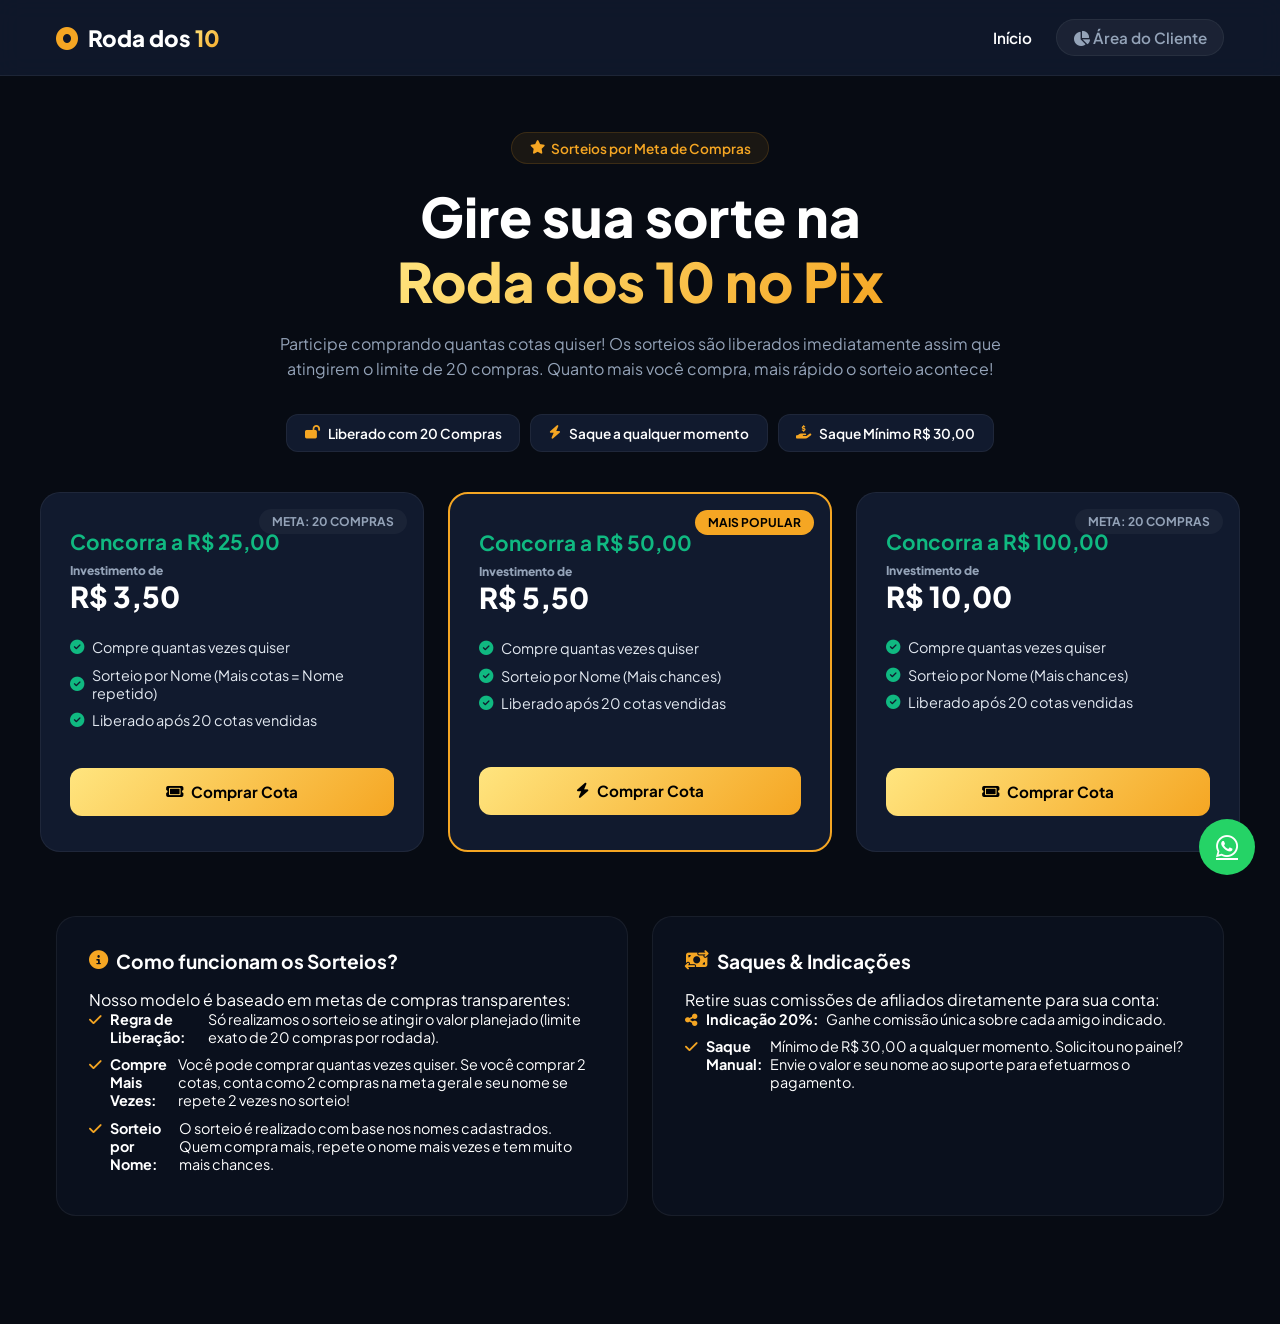
==== index.html @ 41a7ea40 "Revise hero section and update benefits list" ====
<!DOCTYPE html>
<html lang="pt-BR">
<head>
    <meta charset="UTF-8">
    <meta name="viewport" content="width=device-width, initial-scale=1.0">
    <title>Roda dos 10 — Sorteios Oficiais no Pix</title>
    <link rel="stylesheet" href="style.css">
    <link rel="preconnect" href="https://fonts.googleapis.com">
    <link rel="preconnect" href="https://fonts.gstatic.com" crossorigin>
    <link href="https://fonts.googleapis.com/css2?family=Plus+Jakarta+Sans:wght@400;500;600;700;800&display=swap" rel="stylesheet">
    <link rel="stylesheet" href="https://cdnjs.cloudflare.com/ajax/libs/font-awesome/6.4.0/css/all.min.css">
</head>
<body>

    <header>
        <div class="nav-container">
            <div class="logo">
                <i class="fa-solid fa-circle-dot"></i> Roda dos <span>10</span>
            </div>
            <nav class="nav-menu">
                <a href="index.html" class="active">Início</a>
                <a href="dashboard.html" class="btn-dashboard-nav"><i class="fa-solid fa-chart-pie"></i> Área do Cliente</a>
            </nav>
        </div>
    </header>

    <section class="hero-container">
        <span class="hero-badge"><i class="fa-solid fa-star"></i> Sorteios por Meta de Compras</span>
        <h1>Gire sua sorte na <br><span>Roda dos 10 no Pix</span></h1>
        <p>Participe comprando quantas cotas quiser! Os sorteios são liberados imediatamente assim que atingirem o limite de 20 compras. Quanto mais você compra, mais rápido o sorteio acontece!</p>
        
        <div class="features-badges">
            <div class="f-badge"><i class="fa-solid fa-lock-open"></i> Liberado com 20 Compras</div>
            <div class="f-badge"><i class="fa-solid fa-bolt"></i> Saque a qualquer momento</div>
            <div class="f-badge"><i class="fa-solid fa-hand-holding-dollar"></i> Saque Mínimo R$ 30,00</div>
        </div>
    </section>

    <main class="grid-sorteios">
        <div class="sorteio-card">
            <div class="card-badge">Meta: 20 Compras</div>
            <div class="card-title">Concorra a R$ 25,00</div>
            <div class="card-price"><span>Investimento de</span> R$ 3,50</div>
            <ul class="card-benefits">
                <li><i class="fa-solid fa-circle-check"></i> Compre quantas vezes quiser</li>
                <li><i class="fa-solid fa-circle-check"></i> Sorteio por Nome (Mais cotas = Nome repetido)</li>
                <li><i class="fa-solid fa-circle-check"></i> Liberado após 20 cotas vendidas</li>
            </ul>
            <button class="btn-primary" onclick="openModal('Cota Bronze', 3.50, 25.00)">
                <i class="fa-solid fa-ticket"></i> Comprar Cota
            </button>
        </div>

        <div class="sorteio-card featured">
            <div class="card-badge">Mais Popular</div>
            <div class="card-title">Concorra a R$ 50,00</div>
            <div class="card-price"><span>Investimento de</span> R$ 5,50</div>
            <ul class="card-benefits">
                <li><i class="fa-solid fa-circle-check"></i> Compre quantas vezes quiser</li>
                <li><i class="fa-solid fa-circle-check"></i> Sorteio por Nome (Mais chances)</li>
                <li><i class="fa-solid fa-circle-check"></i> Liberado após 20 cotas vendidas</li>
            </ul>
            <button class="btn-primary" onclick="openModal('Cota Prata', 5.50, 50.00)">
                <i class="fa-solid fa-bolt"></i> Comprar Cota
            </button>
        </div>

        <div class="sorteio-card">
            <div class="card-badge">Meta: 20 Compras</div>
            <div class="card-title">Concorra a R$ 100,00</div>
            <div class="card-price"><span>Investimento de</span> R$ 10,00</div>
            <ul class="card-benefits">
                <li><i class="fa-solid fa-circle-check"></i> Compre quantas vezes quiser</li>
                <li><i class="fa-solid fa-circle-check"></i> Sorteio por Nome (Mais chances)</li>
                <li><i class="fa-solid fa-circle-check"></i> Liberado após 20 cotas vendidas</li>
            </ul>
            <button class="btn-primary" onclick="openModal('Cota Ouro', 10.00, 100.00)">
                <i class="fa-solid fa-ticket"></i> Comprar Cota
            </button>
        </div>
    </main>

    <section class="rules-section">
        <div class="rule-box">
            <h3><i class="fa-solid fa-circle-info"></i> Como funcionam os Sorteios?</h3>
            <p>Nosso modelo é baseado em metas de compras transparentes:</p>
            <ul>
                <li><i class="fa-solid fa-check"></i> <strong>Regra de Liberação:</strong> Só realizamos o sorteio se atingir o valor planejado (limite exato de 20 compras por rodada).</li>
                <li><i class="fa-solid fa-check"></i> <strong>Compre Mais Vezes:</strong> Você pode comprar quantas vezes quiser. Se você comprar 2 cotas, conta como 2 compras na meta geral e seu nome se repete 2 vezes no sorteio!</li>
                <li><i class="fa-solid fa-check"></i> <strong>Sorteio por Nome:</strong> O sorteio é realizado com base nos nomes cadastrados. Quem compra mais, repete o nome mais vezes e tem muito mais chances.</li>
            </ul>
        </div>
        <div class="rule-box affiliate">
            <h3><i class="fa-solid fa-money-bill-transfer"></i> Saques & Indicações</h3>
            <p>Retire suas comissões de afiliados diretamente para sua conta:</p>
            <ul>
                <li><i class="fa-solid fa-share-nodes"></i> <strong>Indicação 20%:</strong> Ganhe comissão única sobre cada amigo indicado.</li>
                <li><i class="fa-solid fa-check"></i> <strong>Saque Manual:</strong> Mínimo de R$ 30,00 a qualquer momento. Solicitou no painel? Envie o valor e seu nome ao suporte para efetuarmos o pagamento.</li>
            </ul>
        </div>
    </section>

    <a href="https://wa.me/639759981028" target="_blank" class="float-suporte"><i class="fa-brands fa-whatsapp"></i></a>

    <div class="modal-backdrop" id="modalCompra">
        <div class="modal-card">
            <button class="modal-close-btn" onclick="closeModal()"><i class="fa-solid fa-xmark"></i></button>
            <div class="modal-
---- style.css ----
/* CONFIGURAÇÕES GERAIS / PALETA PREMIUM */
:root {
    --bg-dark-base: #070B13;
    --bg-dark-card: #111A2E;
    --bg-dark-input: #1A2540;
    --primary-gold: linear-gradient(135deg, #FFE57F 0%, #F5A623 100%);
    --neon-green: #10B981;
    --text-white: #FFFFFF;
    --text-muted: #94A3B8;
    --border-soft: rgba(255, 255, 255, 0.06);
    --radius-premium: 20px;
    --transition-smooth: all 0.3s cubic-bezier(0.4, 0, 0.2, 1);
}

* {
    margin: 0;
    padding: 0;
    box-sizing: border-box;
    font-family: 'Plus Jakarta Sans', sans-serif;
}

body {
    background-color: var(--bg-dark-base);
    color: var(--text-white);
    overflow-x: hidden;
    padding-bottom: 60px;
}

/* HEADER / NAVIGATION */
header {
    background: rgba(17, 26, 46, 0.85);
    backdrop-filter: blur(12px);
    border-bottom: 1px solid var(--border-soft);
    position: sticky;
    top: 0;
    z-index: 999;
}

.nav-container {
    max-width: 1200px;
    margin: 0 auto;
    padding: 1.2rem 1rem;
    display: flex;
    justify-content: space-between;
    align-items: center;
}

.logo {
    font-size: 1.4rem;
    font-weight: 800;
}

.logo span {
    background: var(--primary-gold);
    -webkit-background-clip: text;
    -webkit-text-fill-color: transparent;
}

.logo i {
    color: #F5A623;
    margin-right: 6px;
}

.nav-menu {
    display: flex;
    align-items: center;
    gap: 1.5rem;
}

.nav-menu a {
    color: var(--text-muted);
    text-decoration: none;
    font-weight: 600;
    font-size: 0.95rem;
    transition: var(--transition-smooth);
}

.nav-menu a:hover, .nav-menu a.active {
    color: var(--text-white);
}

.btn-dashboard-nav {
    background: rgba(255, 255, 255, 0.05);
    padding: 0.5rem 1rem;
    border-radius: 50px;
    border: 1px solid var(--border-soft);
}

/* HERO SECTION */
.hero-container {
    max-width: 800px;
    margin: 3.5rem auto 2.5rem auto;
    text-align: center;
    padding: 0 1rem;
}

.hero-badge {
    background: rgba(245, 166, 35, 0.08);
    color: #F5A623;
    padding: 0.4rem 1.1rem;
    border-radius: 50px;
    font-size: 0.85rem;
    font-weight: 600;
    border: 1px solid rgba(245, 166, 35, 0.15);
    display: inline-flex;
    align-items: center;
    gap: 6px;
    margin-bottom: 1.25rem;
}

.hero-container h1 {
    font-size: 2.4rem;
    font-weight: 800;
    line-height: 1.2;
    margin-bottom: 1rem;
}

.hero-container h1 span {
    background: var(--primary-gold);
    -webkit-background-clip: text;
    -webkit-text-fill-color: transparent;
}

.hero-container p {
    color: var(--text-muted);
    font-size: 1rem;
    line-height: 1.6;
    margin-bottom: 2rem;
}

.features-badges {
    display: flex;
    justify-content: center;
    gap: 10px;
    flex-wrap: wrap;
}

.f-badge {
    background: var(--bg-dark-card);
    border: 1px solid var(--border-soft);
    padding: 0.6rem 1.1rem;
    border-radius: 12px;
    font-size: 0.85rem;
    font-weight: 600;
    display: flex;
    align-items: center;
    gap: 8px;
}

.f-badge i {
    color: #F5A623;
}

/* CARDS DE SORTEIO GRID */
.grid-sorteios {
    max-width: 1200px;
    margin: 0 auto 4rem auto;
    padding: 0 1rem;
    display: grid;
    grid-template-columns: repeat(auto-fit, minmax(280px, 1fr));
    gap: 1.5rem;
}

.sorteio-card {
    background: var(--bg-dark-card);
    border: 1px solid var(--border-soft);
    border-radius: var(--radius-premium);
    padding: 2.2rem 1.8rem;
    position: relative;
    overflow: hidden;
    transition: var(--transition-smooth);
    display: flex;
    flex-direction: column;
}

.sorteio-card:hover {
    transform: translateY(-5px);
    border-color: rgba(245, 166, 35, 0.25);
    box-shadow: 0 20px 40px rgba(0, 0, 0, 0.4);
}

.sorteio-card.featured {
    border: 2px solid #F5A623;
}

.card-badge {
    position: absolute;
    top: 1rem;
    right: 1rem;
    background: rgba(255, 255, 255, 0.04);
    padding: 0.3rem 0.8rem;
    border-radius: 50px;
    font-size: 0.75rem;
    font-weight: 700;
    text-transform: uppercase;
    color: var(--text-muted);
}

.sorteio-card.featured .card-badge {
    background: #F5A623;
    color: #000;
}

.card-title {
    font-size: 1.3rem;
    font-weight: 700;
    margin-bottom: 0.5rem;
    color: var(--neon-green);
}

.card-price {
    font-size: 1.8rem;
    font-weight: 800;
    margin-bottom: 1.5rem;
}

.card-price span {
    display: block;
    font-size: 0.75rem;
    color: var(--text-muted);
}

.card-benefits {
    list-style: none;
    margin-bottom: 1.8rem;
    flex-grow: 1;
}

.card-benefits li {
    font-size: 0.9rem;
    color: #E2E8F0;
    margin-bottom: 0.6rem;
    display: flex;
    align-items: center;
    gap: 8px;
}

.card-benefits li i {
    color: var(--neon-green);
}

.btn-primary {
    width: 100%;
    background: var(--primary-gold);
    color: #000;
    border: none;
    padding: 0.9rem;
    border-radius: 12px;
    font-weight: 700;
    font-size: 0.95rem;
    cursor: pointer;
    display: flex;
    justify-content: center;
    align-items: center;
    gap: 8px;
    transition: var(--transition-smooth);
}

/* REGRAS */
.rules-section {
    max-width: 1200px;
    margin: 0 auto 3rem auto;
    padding: 0 1rem;
    display: grid;
    grid-template-columns: repeat(auto-fit, minmax(280px, 1fr));
    gap: 1.5rem;
}

.rule-box {
    background: rgba(17, 26, 46, 0.4);
    border: 1px solid var(--border-soft);
    padding: 2rem;
    border-radius: var(--radius-premium);
}

.rule-box h3 {
    font-size: 1.2rem;
    margin-bottom: 1rem;
    display: flex;
    align-items: center;
    gap: 8px;
}

.rule-box h3 i { color: #F5A623; }

.rule-box ul { list-style: none; }

.rule-box ul li {
    font-size: 0.9rem;
    margin-bottom: 0.6rem;
    display: flex;
    gap: 8px;
}

.rule-box ul li i { color: #F5A623; margin-top: 3px; }

/* DASHBOARD LAYOUT */
.dashboard-container {
    max-width: 1200px;
    margin: 2rem auto;
    padding: 0 1rem;
}

.group-banner-card {
    background: linear-gradient(90deg, #1E293B 0%, #111A2E 100%);
    border: 1px solid var(--border-soft);
    padding: 1.5rem 2rem;
    border-radius: 16px;
    display: flex;
    justify-content: space-between;
    align-items: center;
    flex-wrap: wrap;
    gap: 1.5rem;
    margin-bottom: 2rem;
}

.btn-join-group {
    background: #25D366;
    color: #FFF;
    text-decoration: none;
    padding: 0.8rem 1.5rem;
    border-radius: 12px;
    font-weight: 700;
    display: flex;
    align-items: center;
    gap: 8px;
}

.metrics-grid {
    display: grid;
    grid-template-columns: repeat(auto-fit, minmax(240px, 1fr));
    gap: 1.5rem;
    margin-bottom: 2rem;
}

.metric-card {
    background: var(--bg-dark-card);
    border: 1px solid var(--border-soft);
    padding: 2rem;
    border-radius: 16px;
}

.card-meta {
    display: flex;
    justify-content: space-between;
    color: var(--text-muted);
    font-size: 0.85rem;
    font-weight: 600;
    margin-bottom: 0.5rem;
}

.card-meta i { font-size: 1.2rem; }

.metric-card h2 { font-size: 2.2rem; font-weight: 800; margin-bottom: 0.25rem; }

.sub-text { font-size: 0.8rem; color: var(--text-muted); }

.btn-simulate-bonus {
    background: rgba(255,255,255,0.05);
    border: 1px solid var(--border-soft);
    color: var(--text-white);
    padding: 0.4rem 0.8rem;
    border-radius: 8px;
    font-size: 0.75rem;
    margin-top: 1rem;
    cursor: pointer;
}

.dash-actions-grid {
    display: grid;
    grid-template-columns: repeat(auto-fit, minmax(300px, 1fr));
    gap: 1.5rem;
}

.action-card {
    background: var(--bg-dark-card);
    border: 1px solid var(--border-soft);
    padding: 2rem;
    border-radius: 16px;
}

.action-card h3 { margin-bottom: 0.5rem; }

.action-desc { font-size: 0.85rem; color: var(--text-muted); margin-bottom: 1.5rem; }

.input-block { margin-bottom: 1.2rem; }

.input-block label { display: block; font-size: 0.85rem; color: var(--text-muted); margin-bottom: 0.4rem; }

.input-block input {
    width: 100%;
    background: var(--bg-dark-input);
    border: 1px solid var(--border-soft);
    padding: 0.9rem;
    border-radius: 10px;
    color: #FFF;
    outline: none;
}

.referral-box {
    display: flex;
    background: var(--bg-dark-input);
    border: 1px solid var(--border-soft);
    border-radius: 10px;
    overflow: hidden;
    margin-bottom: 1rem;
}

.referral-box input {
    background: transparent;
    border: none;
    padding: 0.9rem;
    color: #FFF;
    flex-grow: 1;
    outline: none;
    font-size: 0.85rem;
}

.btn-copy {
    background: var(--primary-gold);
    border: none;
    color: #000;
    padding: 0 1.2rem;
    font-weight: 700;
    cursor: pointer;
}

.affiliate-alert {
    background: rgba(245, 166, 35, 0.05);
    border: 1px solid rgba(245, 166, 35, 0.15);
    padding: 0.8rem 1rem;
    border-radius: 10px;
    font-size: 0.8rem;
    color: #F5A623;
}

/* FLOATING & MODAL & TOAST */
.float-suporte {
    position: fixed;
    bottom: 25px;
    right: 25px;
    background: #25D366;
    color: #FFF;
    width: 56px;
    height: 56px;
    border-radius: 50%;
    display: flex;
    justify-content: center;
    align-items: center;
    font-size: 1.6rem;
    z-index: 999;
}

.modal-backdrop {
    position: fixed;
    top: 0;
    left: 0;
    width: 100%;
    height: 100%;
    background: rgba(0, 0, 0, 0.8);
    backdrop-filter: blur(8px);
    z-index: 9999;
    display: flex;
    justify-content: center;
    align-items: center;
    padding: 1rem;
    opacity: 0;
    pointer-events: none;
    transition: opacity 0.3s ease;
}

.modal-backdrop.active { opacity: 1; pointer-events: auto; }

.modal-card {
    background: var(--bg-dark-card);
    width: 100%;
    max-width: 440px;
    padding: 2rem;
    border-radius: 20px;
    position: relative;
}

.modal-close-btn {
    position: absolute;
    top: 1rem;
    right: 1rem;
    background: var(--bg-dark-input);
    border: none;
    color: #FFF;
    width: 32px;
    height: 32px;
    border-radius: 50%;
}

.quantity-control {
    display: flex;
    justify-content: space-between;
    align-items: center;
    background: var(--bg-dark-input);
    padding: 0.5rem;
    border-radius: 10px;
}

.qty-btn {
    background: rgba(255,255,255,0.05);
    border: none;
    color: #FFF;
    width: 36px;
    height: 36px;
    border-radius: 6px;
    font-size: 1.1rem;
}

.total-row {
    display: flex;
    justify-content: space-between;
    margin: 1.5rem 0;
    font-weight: 700;
}

.btn-submit-order {
    width: 100%;
    background: #25D366;
    color: #FFF;
    border: none;
    padding: 1rem;
    border-radius: 12px;
    font-weight: 700;
}

.toast-wrapper {
    position: fixed;
    top: -100px;
    left: 50%;
    transform: translateX(-50%);
    background: #1E293B;
    border-left: 4px solid var(--neon-green);
    padding: 1rem;
    border-radius: 10px;
    display: flex;
    align-items: center;
    gap: 10px;
    z-index: 99999;
    width: calc(100% - 2rem);
    max-width: 400px;
    opacity: 0;
    transition: transform 0.4s ease, opacity 0.3s;
}

.toast-wrapper.active { top: 20px; opacity: 1; transform: translateX(-50%) translateY(0); }

/* RESPONSIVIDADE DESKTOP */
@media (min-width: 768px) {
    .hero-container h1 { font-size: 3.4rem; }
    .grid-sorteios { padding: 0; }
}
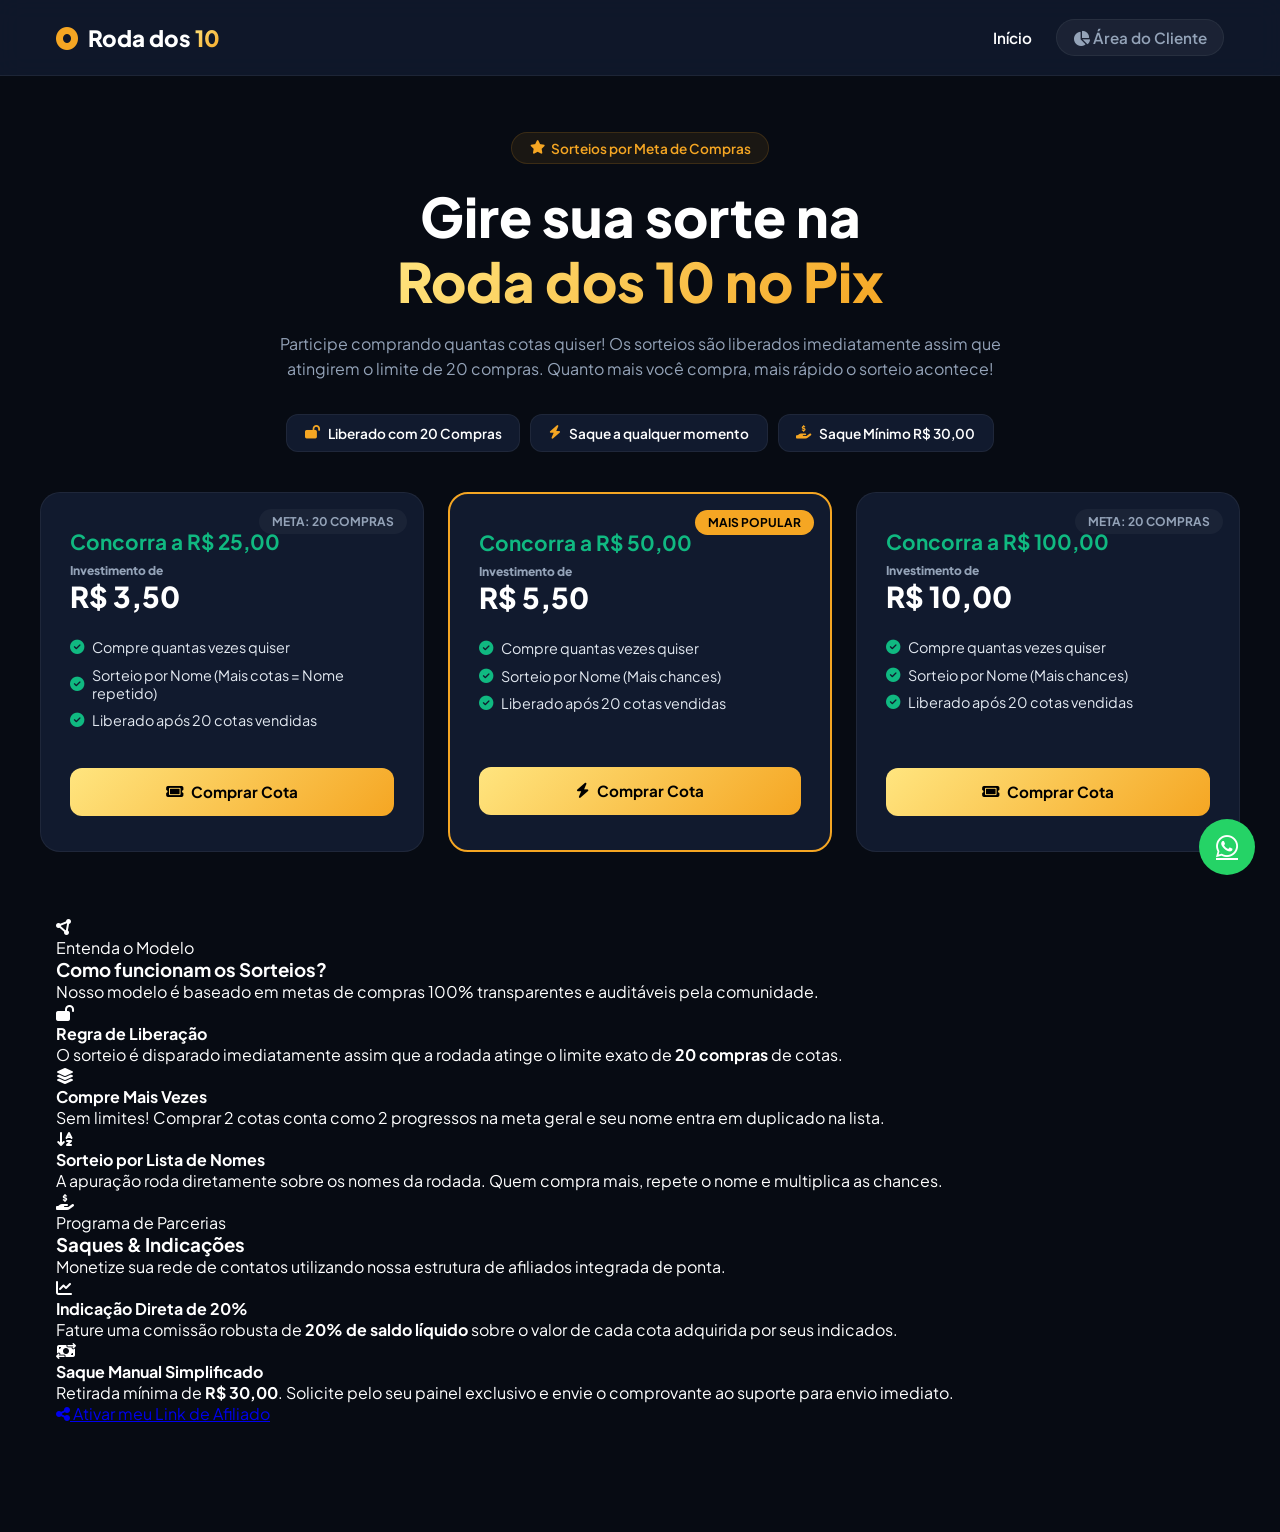
==== commit 395419aa: "Update index.html" ====
--- a/index.html
+++ b/index.html
@@ -19,7 +19,8 @@
             </div>
             <nav class="nav-menu">
                 <a href="index.html" class="active">Início</a>
-                <a href="dashboard.html" class="btn-dashboard-nav"><i class="fa-solid fa-chart-pie"></i> Área do Cliente</a>
+                <!-- Redirecionamento configurado para a tela de login para proteger a dashboard -->
+                <a href="login.html" class="btn-dashboard-nav"><i class="fa-solid fa-chart-pie"></i> Área do Cliente</a>
             </nav>
         </div>
     </header>
@@ -28,7 +29,7 @@
         <span class="hero-badge"><i class="fa-solid fa-star"></i> Sorteios por Meta de Compras</span>
         <h1>Gire sua sorte na <br><span>Roda dos 10 no Pix</span></h1>
         <p>Participe comprando quantas cotas quiser! Os sorteios são liberados imediatamente assim que atingirem o limite de 20 compras. Quanto mais você compra, mais rápido o sorteio acontece!</p>
-        
+         
         <div class="features-badges">
             <div class="f-badge"><i class="fa-solid fa-lock-open"></i> Liberado com 20 Compras</div>
             <div class="f-badge"><i class="fa-solid fa-bolt"></i> Saque a qualquer momento</div>
@@ -80,23 +81,92 @@
         </div>
     </main>
 
+    <!-- SEÇÃO PREMIUM DE REGRAS E SISTEMA DE AFILIADOS -->
     <section class="rules-section">
-        <div class="rule-box">
-            <h3><i class="fa-solid fa-circle-info"></i> Como funcionam os Sorteios?</h3>
-            <p>Nosso modelo é baseado em metas de compras transparentes:</p>
-            <ul>
-                <li><i class="fa-solid fa-check"></i> <strong>Regra de Liberação:</strong> Só realizamos o sorteio se atingir o valor planejado (limite exato de 20 compras por rodada).</li>
-                <li><i class="fa-solid fa-check"></i> <strong>Compre Mais Vezes:</strong> Você pode comprar quantas vezes quiser. Se você comprar 2 cotas, conta como 2 compras na meta geral e seu nome se repete 2 vezes no sorteio!</li>
-                <li><i class="fa-solid fa-check"></i> <strong>Sorteio por Nome:</strong> O sorteio é realizado com base nos nomes cadastrados. Quem compra mais, repete o nome mais vezes e tem muito mais chances.</li>
-            </ul>
-        </div>
-        <div class="rule-box affiliate">
-            <h3><i class="fa-solid fa-money-bill-transfer"></i> Saques & Indicações</h3>
-            <p>Retire suas comissões de afiliados diretamente para sua conta:</p>
-            <ul>
-                <li><i class="fa-solid fa-share-nodes"></i> <strong>Indicação 20%:</strong> Ganhe comissão única sobre cada amigo indicado.</li>
-                <li><i class="fa-solid fa-check"></i> <strong>Saque Manual:</strong> Mínimo de R$ 30,00 a qualquer momento. Solicitou no painel? Envie o valor e seu nome ao suporte para efetuarmos o pagamento.</li>
-            </ul>
+        <div class="rules-container">
+            
+            <!-- CARD 1: COMO FUNCIONAM OS SORTEIOS -->
+            <div class="rule-card">
+                <div class="card-glow-effect"></div>
+                <div class="rule-card-header">
+                    <div class="icon-wrapper circle-gold">
+                        <i class="fa-solid fa-circle-nodes"></i>
+                    </div>
+                    <div class="header-titles">
+                        <span>Entenda o Modelo</span>
+                        <h3>Como funcionam os Sorteios?</h3>
+                    </div>
+                </div>
+                
+                <p class="rule-intro">Nosso modelo é baseado em metas de compras 100% transparentes e auditáveis pela comunidade.</p>
+                
+                <div class="features-list">
+                    <div class="feature-item">
+                        <div class="item-icon"><i class="fa-solid fa-lock-open"></i></div>
+                        <div class="item-text">
+                            <h4>Regra de Liberação</h4>
+                            <p>O sorteio é disparado imediatamente assim que a rodada atinge o limite exato de <strong>20 compras</strong> de cotas.</p>
+                        </div>
+                    </div>
+                    
+                    <div class="feature-item">
+                        <div class="item-icon"><i class="fa-solid fa-layer-group"></i></div>
+                        <div class="item-text">
+                            <h4>Compre Mais Vezes</h4>
+                            <p>Sem limites! Comprar 2 cotas conta como 2 progressos na meta geral e seu nome entra em duplicado na lista.</p>
+                        </div>
+                    </div>
+                    
+                    <div class="feature-item">
+                        <div class="item-icon"><i class="fa-solid fa-arrow-down-a-z"></i></div>
+                        <div class="item-text">
+                            <h4>Sorteio por Lista de Nomes</h4>
+                            <p>A apuração roda diretamente sobre os nomes da rodada. Quem compra mais, repete o nome e multiplica as chances.</p>
+                        </div>
+                    </div>
+                </div>
+            </div>
+
+            <!-- CARD 2: SAQUES & INDICAÇÕES -->
+            <div class="rule-card featured-border">
+                <div class="card-glow-effect accent-glow"></div>
+                <div class="rule-card-header">
+                    <div class="icon-wrapper circle-green">
+                        <i class="fa-solid fa-hand-holding-dollar"></i>
+                    </div>
+                    <div class="header-titles">
+                        <span>Programa de Parcerias</span>
+                        <h3>Saques & Indicações</h3>
+                    </div>
+                </div>
+                
+                <p class="rule-intro">Monetize sua rede de contatos utilizando nossa estrutura de afiliados integrada de ponta.</p>
+                
+                <div class="features-list">
+                    <div class="feature-item">
+                        <div class="item-icon comissao-icon"><i class="fa-solid fa-chart-line"></i></div>
+                        <div class="item-text">
+                            <h4>Indicação Direta de 20%</h4>
+                            <p>Fature uma comissão robusta de <strong>20% de saldo líquido</strong> sobre o valor de cada cota adquirida por seus indicados.</p>
+                        </div>
+                    </div>
+                    
+                    <div class="feature-item">
+                        <div class="item-icon"><i class="fa-solid fa-money-bill-transfer"></i></div>
+                        <div class="item-text">
+                            <h4>Saque Manual Simplificado</h4>
+                            <p>Retirada mínima de <strong>R$ 30,00</strong>. Solicite pelo seu painel exclusivo e envie o comprovante ao suporte para envio imediato.</p>
+                        </div>
+                    </div>
+                </div>
+
+                <div class="card-action-footer">
+                    <a href="login.html" class="btn-secondary-action">
+                        <i class="fa-solid fa-share-nodes"></i> Ativar meu Link de Afiliado
+                    </a>
+                </div>
+            </div>
+
         </div>
     </section>
 
@@ -105,4 +175,37 @@
     <div class="modal-backdrop" id="modalCompra">
         <div class="modal-card">
             <button class="modal-close-btn" onclick="closeModal()"><i class="fa-solid fa-xmark"></i></button>
-            <div class="modal-
+            <div class="modal-header">
+                <h2 id="m-ticket-name">Cota Prata</h2>
+                <p id="m-ticket-prize">Concorra a R$ 50,00 no Pix</p>
+            </div>
+            <div class="modal-body">
+                <div class="input-block">
+                    <label for="client-name">Seu Nome Completo (Usado no Sorteio)</label>
+                    <input type="text" id="client-name" placeholder="Ex: José Lucas">
+                </div>
+                <div class="input-block">
+                    <label>Quantidade de Cotas (Acelera a meta de liberação)</label>
+                    <div class="quantity-control">
+                        <button class="qty-btn" onclick="changeQuantity(-1)">-</button>
+                        <span id="qty-display">1</span>
+                        <button class="qty-btn" onclick="changeQuantity(1)">+</button>
+                    </div>
+                </div>
+                <div class="total-row">
+                    <span>Total a Pagar:</span>
+                    <span id="total-display">R$ 5,50</span>
+                </div>
+                <button class="btn-submit-order" onclick="sendOrder()"><i class="fa-solid fa-paper-plane"></i> Enviar Pedido via WhatsApp</button>
+            </div>
+        </div>
+    </div>
+
+    <div class="toast-wrapper" id="toastBox">
+        <i class="fa-solid fa-circle-check" id="toastIcon"></i>
+        <span id="toastMessage">Sucesso!</span>
+    </div>
+
+    <script src="script.js"></script>
+</body>
+</html>
--- a/style.css
+++ b/style.css
@@ -256,6 +256,11 @@
     transition: var(--transition-smooth);
 }
 
+.btn-primary:hover {
+    opacity: 0.9;
+    transform: scale(0.99);
+}
+
 /* REGRAS */
 .rules-section {
     max-width: 1200px;
@@ -294,13 +299,64 @@
 
 .rule-box ul li i { color: #F5A623; margin-top: 3px; }
 
-/* DASHBOARD LAYOUT */
+/* DASHBOARD LAYOUT & PROGRESS BANNER */
 .dashboard-container {
     max-width: 1200px;
     margin: 2rem auto;
     padding: 0 1rem;
 }
 
+.progress-banner-card {
+    background: var(--bg-dark-card);
+    border: 1px solid var(--border-soft);
+    padding: 1.5rem 2rem;
+    border-radius: 16px;
+    margin-bottom: 1.5rem;
+}
+
+.progress-info h3 {
+    font-size: 1.1rem;
+    margin-bottom: 0.3rem;
+    display: flex;
+    align-items: center;
+    gap: 8px;
+}
+
+.progress-info p {
+    font-size: 0.9rem;
+    color: var(--text-muted);
+    margin-bottom: 1rem;
+}
+
+.progress-bar-wrapper {
+    width: 100%;
+}
+
+.progress-bar-bg {
+    background: var(--bg-dark-input);
+    width: 100%;
+    height: 10px;
+    border-radius: 50px;
+    overflow: hidden;
+    margin-bottom: 0.5rem;
+}
+
+.progress-bar-fill {
+    background: var(--primary-gold);
+    height: 100%;
+    width: 0%;
+    border-radius: 50px;
+    transition: width 0.5s ease-in-out;
+}
+
+.progress-text-status {
+    display: flex;
+    justify-content: space-between;
+    font-size: 0.8rem;
+    font-weight: 700;
+    color: var(--text-muted);
+}
+
 .group-banner-card {
     background: linear-gradient(90deg, #1E293B 0%, #111A2E 100%);
     border: 1px solid var(--border-soft);
@@ -312,6 +368,15 @@
     flex-wrap: wrap;
     gap: 1.5rem;
     margin-bottom: 2rem;
+}
+
+.banner-info h3 {
+    margin-bottom: 0.3rem;
+}
+
+.banner-info p {
+    font-size: 0.9rem;
+    color: var(--text-muted);
 }
 
 .btn-join-group {
@@ -324,6 +389,12 @@
     display: flex;
     align-items: center;
     gap: 8px;
+    transition: var(--transition-smooth);
+}
+
+.btn-join-group:hover {
+    opacity: 0.9;
+    transform: scale(0.98);
 }
 
 .metrics-grid {
@@ -350,6 +421,8 @@
 }
 
 .card-meta i { font-size: 1.2rem; }
+.card-meta .icon-wallet { color: #F5A623; }
+.card-meta .icon-ticket { color: var(--neon-green); }
 
 .metric-card h2 { font-size: 2.2rem; font-weight: 800; margin-bottom: 0.25rem; }
 
@@ -364,6 +437,11 @@
     font-size: 0.75rem;
     margin-top: 1rem;
     cursor: pointer;
+    transition: var(--transition-smooth);
+}
+
+.btn-simulate-bonus:hover {
+    background: rgba(255,255,255,0.1);
 }
 
 .dash-actions-grid {
@@ -423,6 +501,11 @@
     padding: 0 1.2rem;
     font-weight: 700;
     cursor: pointer;
+    transition: var(--transition-smooth);
+}
+
+.btn-copy:hover {
+    opacity: 0.9;
 }
 
 .affiliate-alert {
@@ -449,6 +532,12 @@
     align-items: center;
     font-size: 1.6rem;
     z-index: 999;
+    transition: var(--transition-smooth);
+}
+
+.float-suporte:hover {
+    transform: scale(1.1);
+    box-shadow: 0 8px 24px rgba(37, 211, 102, 0.3);
 }
 
 .modal-backdrop {
@@ -478,6 +567,7 @@
     padding: 2rem;
     border-radius: 20px;
     position: relative;
+    border: 1px solid var(--border-soft);
 }
 
 .modal-close-btn {
@@ -490,6 +580,36 @@
     width: 32px;
     height: 32px;
     border-radius: 50%;
+    cursor: pointer;
+    display: flex;
+    justify-content: center;
+    align-items: center;
+    transition: var(--transition-smooth);
+}
+
+.modal-close-btn:hover {
+    background: rgba(255, 255, 255, 0.1);
+}
+
+.modal-header {
+    margin-bottom: 1.5rem;
+}
+
+.modal-header h2 {
+    font-size: 1.5rem;
+    font-weight: 700;
+    margin-bottom: 0.25rem;
+}
+
+.modal-header p {
+    font-size: 0.9rem;
+    color: var(--neon-green);
+    font-weight: 600;
+}
+
+.modal-body {
+    display: flex;
+    flex-direction: column;
 }
 
 .quantity-control {
@@ -499,6 +619,7 @@
     background: var(--bg-dark-input);
     padding: 0.5rem;
     border-radius: 10px;
+    border: 1px solid var(--border-soft);
 }
 
 .qty-btn {
@@ -509,6 +630,20 @@
     height: 36px;
     border-radius: 6px;
     font-size: 1.1rem;
+    cursor: pointer;
+    display: flex;
+    justify-content: center;
+    align-items: center;
+    transition: var(--transition-smooth);
+}
+
+.qty-btn:hover {
+    background: rgba(255, 255, 255, 0.1);
+}
+
+#qty-display {
+    font-size: 1.1rem;
+    font-weight: 700;
 }
 
 .total-row {
@@ -516,6 +651,11 @@
     justify-content: space-between;
     margin: 1.5rem 0;
     font-weight: 700;
+    font-size: 1.05rem;
+}
+
+#total-display {
+    color: var(--neon-green);
 }
 
 .btn-submit-order {
@@ -526,6 +666,18 @@
     padding: 1rem;
     border-radius: 12px;
     font-weight: 700;
+    font-size: 0.95rem;
+    cursor: pointer;
+    display: flex;
+    justify-content: center;
+    align-items: center;
+    gap: 8px;
+    transition: var(--transition-smooth);
+}
+
+.btn-submit-order:hover {
+    opacity: 0.9;
+    transform: scale(0.99);
 }
 
 .toast-wrapper {
@@ -545,6 +697,7 @@
     max-width: 400px;
     opacity: 0;
     transition: transform 0.4s ease, opacity 0.3s;
+    box-shadow: 0 10px 30px rgba(0,0,0,0.5);
 }
 
 .toast-wrapper.active { top: 20px; opacity: 1; transform: translateX(-50%) translateY(0); }
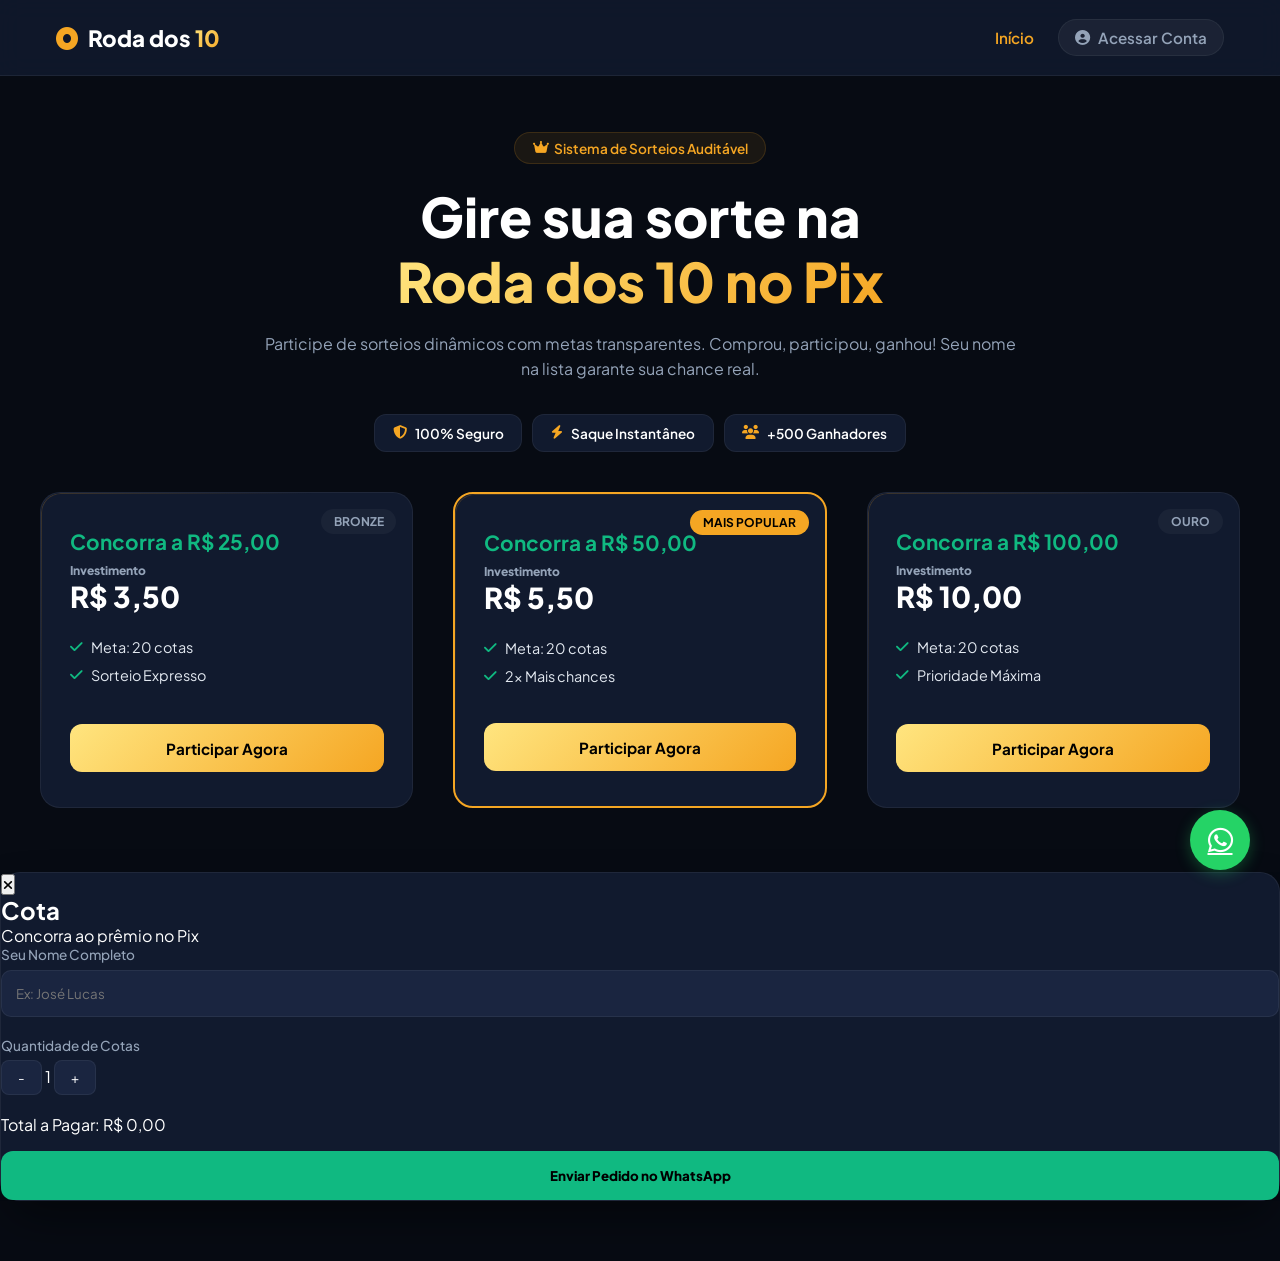
==== commit 2d94cdde: "Update index.html" ====
--- a/index.html
+++ b/index.html
@@ -3,10 +3,8 @@
 <head>
     <meta charset="UTF-8">
     <meta name="viewport" content="width=device-width, initial-scale=1.0">
-    <title>Roda dos 10 — Sorteios Oficiais no Pix</title>
+    <title>Roda dos 10 — Sorteios de Elite</title>
     <link rel="stylesheet" href="style.css">
-    <link rel="preconnect" href="https://fonts.googleapis.com">
-    <link rel="preconnect" href="https://fonts.gstatic.com" crossorigin>
     <link href="https://fonts.googleapis.com/css2?family=Plus+Jakarta+Sans:wght@400;500;600;700;800&display=swap" rel="stylesheet">
     <link rel="stylesheet" href="https://cdnjs.cloudflare.com/ajax/libs/font-awesome/6.4.0/css/all.min.css">
 </head>
@@ -14,178 +12,75 @@
 
     <header>
         <div class="nav-container">
-            <div class="logo">
-                <i class="fa-solid fa-circle-dot"></i> Roda dos <span>10</span>
-            </div>
+            <div class="logo"><i class="fa-solid fa-circle-dot"></i> Roda dos <span>10</span></div>
             <nav class="nav-menu">
                 <a href="index.html" class="active">Início</a>
-                <!-- Redirecionamento configurado para a tela de login para proteger a dashboard -->
-                <a href="login.html" class="btn-dashboard-nav"><i class="fa-solid fa-chart-pie"></i> Área do Cliente</a>
+                <a href="login.html" class="btn-dashboard-nav"><i class="fa-solid fa-user-circle"></i> Acessar Conta</a>
             </nav>
         </div>
     </header>
 
     <section class="hero-container">
-        <span class="hero-badge"><i class="fa-solid fa-star"></i> Sorteios por Meta de Compras</span>
+        <span class="hero-badge"><i class="fa-solid fa-crown"></i> Sistema de Sorteios Auditável</span>
         <h1>Gire sua sorte na <br><span>Roda dos 10 no Pix</span></h1>
-        <p>Participe comprando quantas cotas quiser! Os sorteios são liberados imediatamente assim que atingirem o limite de 20 compras. Quanto mais você compra, mais rápido o sorteio acontece!</p>
-         
+        <p>Participe de sorteios dinâmicos com metas transparentes. Comprou, participou, ganhou! Seu nome na lista garante sua chance real.</p>
+        
         <div class="features-badges">
-            <div class="f-badge"><i class="fa-solid fa-lock-open"></i> Liberado com 20 Compras</div>
-            <div class="f-badge"><i class="fa-solid fa-bolt"></i> Saque a qualquer momento</div>
-            <div class="f-badge"><i class="fa-solid fa-hand-holding-dollar"></i> Saque Mínimo R$ 30,00</div>
+            <div class="f-badge"><i class="fa-solid fa-shield-halved"></i> 100% Seguro</div>
+            <div class="f-badge"><i class="fa-solid fa-bolt"></i> Saque Instantâneo</div>
+            <div class="f-badge"><i class="fa-solid fa-users"></i> +500 Ganhadores</div>
         </div>
     </section>
 
     <main class="grid-sorteios">
         <div class="sorteio-card">
-            <div class="card-badge">Meta: 20 Compras</div>
+            <div class="card-badge">Bronze</div>
             <div class="card-title">Concorra a R$ 25,00</div>
-            <div class="card-price"><span>Investimento de</span> R$ 3,50</div>
+            <div class="card-price"><span>Investimento</span> R$ 3,50</div>
             <ul class="card-benefits">
-                <li><i class="fa-solid fa-circle-check"></i> Compre quantas vezes quiser</li>
-                <li><i class="fa-solid fa-circle-check"></i> Sorteio por Nome (Mais cotas = Nome repetido)</li>
-                <li><i class="fa-solid fa-circle-check"></i> Liberado após 20 cotas vendidas</li>
+                <li><i class="fa-solid fa-check"></i> Meta: 20 cotas</li>
+                <li><i class="fa-solid fa-check"></i> Sorteio Expresso</li>
             </ul>
-            <button class="btn-primary" onclick="openModal('Cota Bronze', 3.50, 25.00)">
-                <i class="fa-solid fa-ticket"></i> Comprar Cota
-            </button>
+            <button class="btn-primary" onclick="openModal('Cota Bronze', 3.50, 25.00)">Participar Agora</button>
         </div>
 
         <div class="sorteio-card featured">
             <div class="card-badge">Mais Popular</div>
             <div class="card-title">Concorra a R$ 50,00</div>
-            <div class="card-price"><span>Investimento de</span> R$ 5,50</div>
+            <div class="card-price"><span>Investimento</span> R$ 5,50</div>
             <ul class="card-benefits">
-                <li><i class="fa-solid fa-circle-check"></i> Compre quantas vezes quiser</li>
-                <li><i class="fa-solid fa-circle-check"></i> Sorteio por Nome (Mais chances)</li>
-                <li><i class="fa-solid fa-circle-check"></i> Liberado após 20 cotas vendidas</li>
+                <li><i class="fa-solid fa-check"></i> Meta: 20 cotas</li>
+                <li><i class="fa-solid fa-check"></i> 2x Mais chances</li>
             </ul>
-            <button class="btn-primary" onclick="openModal('Cota Prata', 5.50, 50.00)">
-                <i class="fa-solid fa-bolt"></i> Comprar Cota
-            </button>
+            <button class="btn-primary" onclick="openModal('Cota Prata', 5.50, 50.00)">Participar Agora</button>
         </div>
 
         <div class="sorteio-card">
-            <div class="card-badge">Meta: 20 Compras</div>
+            <div class="card-badge">Ouro</div>
             <div class="card-title">Concorra a R$ 100,00</div>
-            <div class="card-price"><span>Investimento de</span> R$ 10,00</div>
+            <div class="card-price"><span>Investimento</span> R$ 10,00</div>
             <ul class="card-benefits">
-                <li><i class="fa-solid fa-circle-check"></i> Compre quantas vezes quiser</li>
-                <li><i class="fa-solid fa-circle-check"></i> Sorteio por Nome (Mais chances)</li>
-                <li><i class="fa-solid fa-circle-check"></i> Liberado após 20 cotas vendidas</li>
+                <li><i class="fa-solid fa-check"></i> Meta: 20 cotas</li>
+                <li><i class="fa-solid fa-check"></i> Prioridade Máxima</li>
             </ul>
-            <button class="btn-primary" onclick="openModal('Cota Ouro', 10.00, 100.00)">
-                <i class="fa-solid fa-ticket"></i> Comprar Cota
-            </button>
+            <button class="btn-primary" onclick="openModal('Cota Ouro', 10.00, 100.00)">Participar Agora</button>
         </div>
     </main>
-
-    <!-- SEÇÃO PREMIUM DE REGRAS E SISTEMA DE AFILIADOS -->
-    <section class="rules-section">
-        <div class="rules-container">
-            
-            <!-- CARD 1: COMO FUNCIONAM OS SORTEIOS -->
-            <div class="rule-card">
-                <div class="card-glow-effect"></div>
-                <div class="rule-card-header">
-                    <div class="icon-wrapper circle-gold">
-                        <i class="fa-solid fa-circle-nodes"></i>
-                    </div>
-                    <div class="header-titles">
-                        <span>Entenda o Modelo</span>
-                        <h3>Como funcionam os Sorteios?</h3>
-                    </div>
-                </div>
-                
-                <p class="rule-intro">Nosso modelo é baseado em metas de compras 100% transparentes e auditáveis pela comunidade.</p>
-                
-                <div class="features-list">
-                    <div class="feature-item">
-                        <div class="item-icon"><i class="fa-solid fa-lock-open"></i></div>
-                        <div class="item-text">
-                            <h4>Regra de Liberação</h4>
-                            <p>O sorteio é disparado imediatamente assim que a rodada atinge o limite exato de <strong>20 compras</strong> de cotas.</p>
-                        </div>
-                    </div>
-                    
-                    <div class="feature-item">
-                        <div class="item-icon"><i class="fa-solid fa-layer-group"></i></div>
-                        <div class="item-text">
-                            <h4>Compre Mais Vezes</h4>
-                            <p>Sem limites! Comprar 2 cotas conta como 2 progressos na meta geral e seu nome entra em duplicado na lista.</p>
-                        </div>
-                    </div>
-                    
-                    <div class="feature-item">
-                        <div class="item-icon"><i class="fa-solid fa-arrow-down-a-z"></i></div>
-                        <div class="item-text">
-                            <h4>Sorteio por Lista de Nomes</h4>
-                            <p>A apuração roda diretamente sobre os nomes da rodada. Quem compra mais, repete o nome e multiplica as chances.</p>
-                        </div>
-                    </div>
-                </div>
-            </div>
-
-            <!-- CARD 2: SAQUES & INDICAÇÕES -->
-            <div class="rule-card featured-border">
-                <div class="card-glow-effect accent-glow"></div>
-                <div class="rule-card-header">
-                    <div class="icon-wrapper circle-green">
-                        <i class="fa-solid fa-hand-holding-dollar"></i>
-                    </div>
-                    <div class="header-titles">
-                        <span>Programa de Parcerias</span>
-                        <h3>Saques & Indicações</h3>
-                    </div>
-                </div>
-                
-                <p class="rule-intro">Monetize sua rede de contatos utilizando nossa estrutura de afiliados integrada de ponta.</p>
-                
-                <div class="features-list">
-                    <div class="feature-item">
-                        <div class="item-icon comissao-icon"><i class="fa-solid fa-chart-line"></i></div>
-                        <div class="item-text">
-                            <h4>Indicação Direta de 20%</h4>
-                            <p>Fature uma comissão robusta de <strong>20% de saldo líquido</strong> sobre o valor de cada cota adquirida por seus indicados.</p>
-                        </div>
-                    </div>
-                    
-                    <div class="feature-item">
-                        <div class="item-icon"><i class="fa-solid fa-money-bill-transfer"></i></div>
-                        <div class="item-text">
-                            <h4>Saque Manual Simplificado</h4>
-                            <p>Retirada mínima de <strong>R$ 30,00</strong>. Solicite pelo seu painel exclusivo e envie o comprovante ao suporte para envio imediato.</p>
-                        </div>
-                    </div>
-                </div>
-
-                <div class="card-action-footer">
-                    <a href="login.html" class="btn-secondary-action">
-                        <i class="fa-solid fa-share-nodes"></i> Ativar meu Link de Afiliado
-                    </a>
-                </div>
-            </div>
-
-        </div>
-    </section>
-
-    <a href="https://wa.me/639759981028" target="_blank" class="float-suporte"><i class="fa-brands fa-whatsapp"></i></a>
 
     <div class="modal-backdrop" id="modalCompra">
         <div class="modal-card">
             <button class="modal-close-btn" onclick="closeModal()"><i class="fa-solid fa-xmark"></i></button>
             <div class="modal-header">
-                <h2 id="m-ticket-name">Cota Prata</h2>
-                <p id="m-ticket-prize">Concorra a R$ 50,00 no Pix</p>
+                <h2 id="m-ticket-name">Cota</h2>
+                <p id="m-ticket-prize">Concorra ao prêmio no Pix</p>
             </div>
             <div class="modal-body">
                 <div class="input-block">
-                    <label for="client-name">Seu Nome Completo (Usado no Sorteio)</label>
+                    <label>Seu Nome Completo</label>
                     <input type="text" id="client-name" placeholder="Ex: José Lucas">
                 </div>
                 <div class="input-block">
-                    <label>Quantidade de Cotas (Acelera a meta de liberação)</label>
+                    <label>Quantidade de Cotas</label>
                     <div class="quantity-control">
                         <button class="qty-btn" onclick="changeQuantity(-1)">-</button>
                         <span id="qty-display">1</span>
@@ -194,17 +89,14 @@
                 </div>
                 <div class="total-row">
                     <span>Total a Pagar:</span>
-                    <span id="total-display">R$ 5,50</span>
+                    <span id="total-display">R$ 0,00</span>
                 </div>
-                <button class="btn-submit-order" onclick="sendOrder()"><i class="fa-solid fa-paper-plane"></i> Enviar Pedido via WhatsApp</button>
+                <button class="btn-submit-order" onclick="sendOrder()">Enviar Pedido no WhatsApp</button>
             </div>
         </div>
     </div>
 
-    <div class="toast-wrapper" id="toastBox">
-        <i class="fa-solid fa-circle-check" id="toastIcon"></i>
-        <span id="toastMessage">Sucesso!</span>
-    </div>
+    <a href="https://wa.me/639759981028" target="_blank" class="float-suporte"><i class="fa-brands fa-whatsapp"></i></a>
 
     <script src="script.js"></script>
 </body>
--- a/style.css
+++ b/style.css
@@ -1,4 +1,6 @@
-/* CONFIGURAÇÕES GERAIS / PALETA PREMIUM */
+/* ==========================================================================
+   CONFIGURAÇÕES GERAIS / PALETA PREMIUM 
+   ========================================================================== */
 :root {
     --bg-dark-base: #070B13;
     --bg-dark-card: #111A2E;
@@ -26,14 +28,18 @@
     padding-bottom: 60px;
 }
 
-/* HEADER / NAVIGATION */
-header {
+/* ==========================================================================
+   HEADER / NAVBAR (UNIFICADA E PREMIUM)
+   ========================================================================== */
+header, .navbar {
     background: rgba(17, 26, 46, 0.85);
     backdrop-filter: blur(12px);
+    -webkit-backdrop-filter: blur(12px);
     border-bottom: 1px solid var(--border-soft);
     position: sticky;
     top: 0;
     z-index: 999;
+    width: 100%;
 }
 
 .nav-container {
@@ -48,6 +54,7 @@
 .logo {
     font-size: 1.4rem;
     font-weight: 800;
+    color: var(--text-white);
 }
 
 .logo span {
@@ -65,6 +72,7 @@
     display: flex;
     align-items: center;
     gap: 1.5rem;
+    list-style: none;
 }
 
 .nav-menu a {
@@ -73,10 +81,24 @@
     font-weight: 600;
     font-size: 0.95rem;
     transition: var(--transition-smooth);
+    display: flex;
+    align-items: center;
+    gap: 8px;
 }
 
 .nav-menu a:hover, .nav-menu a.active {
     color: var(--text-white);
+}
+
+.nav-menu a.active {
+    color: #F5A623;
+}
+
+.logout-link {
+    color: #EF4444 !important;
+}
+.logout-link:hover {
+    opacity: 0.8;
 }
 
 .btn-dashboard-nav {
@@ -86,7 +108,89 @@
     border: 1px solid var(--border-soft);
 }
 
-/* HERO SECTION */
+/* ==========================================================================
+   ESTRUTURA DE LAYOUT PARA O NOVO PAINEL (DASHBOARD, AFILIADOS, PERFIL)
+   ========================================================================== */
+.main-layout {
+    max-width: 1200px;
+    margin: 2.5rem auto;
+    padding: 0 1rem;
+}
+
+.page-header {
+    margin-bottom: 2.5rem;
+}
+
+.page-header h1 {
+    font-size: 2rem;
+    font-weight: 800;
+    margin-bottom: 0.4rem;
+}
+
+.page-header p {
+    color: var(--text-muted);
+    font-size: 0.95rem;
+}
+
+/* GRID DOS NOVOS CARDS DO ECOSSISTEMA */
+.dashboard-grid {
+    display: grid;
+    grid-template-columns: repeat(auto-fit, minmax(320px, 1fr));
+    gap: 1.5rem;
+    margin-bottom: 2rem;
+}
+
+.premium-card {
+    background: var(--bg-dark-card);
+    border: 1px solid var(--border-soft);
+    border-radius: var(--radius-premium);
+    padding: 2.2rem 2rem;
+    position: relative;
+    overflow: hidden;
+    transition: var(--transition-smooth);
+}
+
+.premium-card:hover {
+    border-color: rgba(245, 166, 35, 0.2);
+    box-shadow: 0 15px 30px rgba(0, 0, 0, 0.3);
+}
+
+.premium-card h3 {
+    font-size: 1.1rem;
+    font-weight: 700;
+    color: var(--text-muted);
+    margin-bottom: 0.5rem;
+    display: flex;
+    align-items: center;
+    gap: 10px;
+}
+
+.premium-card h2 {
+    font-size: 2.4rem;
+    font-weight: 800;
+    color: var(--text-white);
+    margin-bottom: 0.5rem;
+}
+
+.card-icon {
+    font-size: 1.8rem;
+    color: #F5A623;
+    margin-bottom: 1rem;
+}
+
+.card-detail {
+    font-size: 0.8rem;
+    color: var(--neon-green);
+    font-weight: 600;
+}
+
+.text-center {
+    text-align: center;
+}
+
+/* ==========================================================================
+   HERO SECTION & LANDING PAGE ELEMENTS
+   ========================================================================== */
 .hero-container {
     max-width: 800px;
     margin: 3.5rem auto 2.5rem auto;
@@ -239,6 +343,7 @@
     color: var(--neon-green);
 }
 
+/* BOTÕES GERAIS */
 .btn-primary {
     width: 100%;
     background: var(--primary-gold);
@@ -261,209 +366,156 @@
     transform: scale(0.99);
 }
 
-/* REGRAS */
+/* ==========================================================================
+   SEÇÃO DE REGRAS E AFILIADOS
+   ========================================================================== */
 .rules-section {
     max-width: 1200px;
     margin: 0 auto 3rem auto;
     padding: 0 1rem;
+    display: flex;
+    justify-content: center;
+}
+
+.rules-container {
+    width: 100%;
     display: grid;
-    grid-template-columns: repeat(auto-fit, minmax(280px, 1fr));
+    grid-template-columns: repeat(2, 1fr);
     gap: 1.5rem;
 }
 
-.rule-box {
-    background: rgba(17, 26, 46, 0.4);
-    border: 1px solid var(--border-soft);
-    padding: 2rem;
+.rule-card {
+    position: relative;
+    background: var(--bg-dark-card);
+    border: 1px solid var(--border-soft);
     border-radius: var(--radius-premium);
-}
-
-.rule-box h3 {
-    font-size: 1.2rem;
-    margin-bottom: 1rem;
-    display: flex;
-    align-items: center;
-    gap: 8px;
-}
-
-.rule-box h3 i { color: #F5A623; }
-
-.rule-box ul { list-style: none; }
-
-.rule-box ul li {
-    font-size: 0.9rem;
-    margin-bottom: 0.6rem;
-    display: flex;
-    gap: 8px;
-}
-
-.rule-box ul li i { color: #F5A623; margin-top: 3px; }
-
-/* DASHBOARD LAYOUT & PROGRESS BANNER */
-.dashboard-container {
-    max-width: 1200px;
-    margin: 2rem auto;
-    padding: 0 1rem;
-}
-
-.progress-banner-card {
-    background: var(--bg-dark-card);
-    border: 1px solid var(--border-soft);
-    padding: 1.5rem 2rem;
-    border-radius: 16px;
+    padding: 2.5rem 2rem;
+    overflow: hidden;
+    display: flex;
+    flex-direction: column;
+    transition: var(--transition-smooth);
+}
+
+.rule-card:hover {
+    transform: translateY(-4px);
+    border-color: rgba(245, 166, 35, 0.3);
+    box-shadow: 0 20px 40px rgba(0, 0, 0, 0.4);
+}
+
+.rule-card.featured-border {
+    border-color: rgba(245, 166, 35, 0.2);
+}
+
+.rule-card.featured-border:hover {
+    border-color: #F5A623;
+}
+
+.card-glow-effect {
+    position: absolute;
+    top: -50px;
+    left: -50px;
+    width: 180px;
+    height: 180px;
+    background: radial-gradient(circle, rgba(245,166,35,0.06) 0%, rgba(0,0,0,0) 70%);
+    pointer-events: none;
+}
+
+.rule-card-header {
+    display: flex;
+    align-items: center;
+    gap: 1.2rem;
     margin-bottom: 1.5rem;
 }
 
-.progress-info h3 {
-    font-size: 1.1rem;
+.icon-wrapper {
+    width: 54px;
+    height: 54px;
+    border-radius: 14px;
+    display: flex;
+    align-items: center;
+    justify-content: center;
+    font-size: 1.4rem;
+    flex-shrink: 0;
+}
+
+.circle-gold {
+    background: rgba(245, 166, 35, 0.1);
+    color: #F5A623;
+}
+
+.circle-green {
+    background: rgba(16, 185, 129, 0.1);
+    color: var(--neon-green);
+}
+
+.header-titles span {
+    display: block;
+    font-size: 0.75rem;
+    text-transform: uppercase;
+    letter-spacing: 1.5px;
+    color: var(--text-muted);
+    font-weight: 700;
+    margin-bottom: 2px;
+}
+
+.header-titles h3 {
+    font-size: 1.3rem;
+    color: var(--text-white);
+    font-weight: 700;
+}
+
+.rule-intro {
+    font-size: 0.95rem;
+    color: var(--text-muted);
+    line-height: 1.6;
+    margin-bottom: 2rem;
+}
+
+.features-list {
+    display: flex;
+    flex-direction: column;
+    gap: 1.5rem;
+    flex-grow: 1;
+}
+
+.feature-item {
+    display: flex;
+    gap: 1.2rem;
+    align-items: flex-start;
+}
+
+.item-icon {
+    font-size: 1rem;
+    color: #F5A623;
+    margin-top: 2px;
+    background: rgba(255,255,255,0.03);
+    width: 32px;
+    height: 32px;
+    display: flex;
+    align-items: center;
+    justify-content: center;
+    border-radius: 8px;
+    border: 1px solid var(--border-soft);
+    flex-shrink: 0;
+}
+
+.item-text h4 {
+    font-size: 0.95rem;
+    color: var(--text-white);
+    font-weight: 600;
     margin-bottom: 0.3rem;
-    display: flex;
-    align-items: center;
-    gap: 8px;
-}
-
-.progress-info p {
-    font-size: 0.9rem;
-    color: var(--text-muted);
-    margin-bottom: 1rem;
-}
-
-.progress-bar-wrapper {
-    width: 100%;
-}
-
-.progress-bar-bg {
-    background: var(--bg-dark-input);
-    width: 100%;
-    height: 10px;
-    border-radius: 50px;
-    overflow: hidden;
-    margin-bottom: 0.5rem;
-}
-
-.progress-bar-fill {
-    background: var(--primary-gold);
-    height: 100%;
-    width: 0%;
-    border-radius: 50px;
-    transition: width 0.5s ease-in-out;
-}
-
-.progress-text-status {
-    display: flex;
-    justify-content: space-between;
-    font-size: 0.8rem;
-    font-weight: 700;
-    color: var(--text-muted);
-}
-
-.group-banner-card {
-    background: linear-gradient(90deg, #1E293B 0%, #111A2E 100%);
-    border: 1px solid var(--border-soft);
-    padding: 1.5rem 2rem;
-    border-radius: 16px;
-    display: flex;
-    justify-content: space-between;
-    align-items: center;
-    flex-wrap: wrap;
-    gap: 1.5rem;
-    margin-bottom: 2rem;
-}
-
-.banner-info h3 {
-    margin-bottom: 0.3rem;
-}
-
-.banner-info p {
-    font-size: 0.9rem;
-    color: var(--text-muted);
-}
-
-.btn-join-group {
-    background: #25D366;
-    color: #FFF;
-    text-decoration: none;
-    padding: 0.8rem 1.5rem;
-    border-radius: 12px;
-    font-weight: 700;
-    display: flex;
-    align-items: center;
-    gap: 8px;
-    transition: var(--transition-smooth);
-}
-
-.btn-join-group:hover {
-    opacity: 0.9;
-    transform: scale(0.98);
-}
-
-.metrics-grid {
-    display: grid;
-    grid-template-columns: repeat(auto-fit, minmax(240px, 1fr));
-    gap: 1.5rem;
-    margin-bottom: 2rem;
-}
-
-.metric-card {
-    background: var(--bg-dark-card);
-    border: 1px solid var(--border-soft);
-    padding: 2rem;
-    border-radius: 16px;
-}
-
-.card-meta {
-    display: flex;
-    justify-content: space-between;
-    color: var(--text-muted);
-    font-size: 0.85rem;
-    font-weight: 600;
-    margin-bottom: 0.5rem;
-}
-
-.card-meta i { font-size: 1.2rem; }
-.card-meta .icon-wallet { color: #F5A623; }
-.card-meta .icon-ticket { color: var(--neon-green); }
-
-.metric-card h2 { font-size: 2.2rem; font-weight: 800; margin-bottom: 0.25rem; }
-
-.sub-text { font-size: 0.8rem; color: var(--text-muted); }
-
-.btn-simulate-bonus {
-    background: rgba(255,255,255,0.05);
-    border: 1px solid var(--border-soft);
-    color: var(--text-white);
-    padding: 0.4rem 0.8rem;
-    border-radius: 8px;
-    font-size: 0.75rem;
-    margin-top: 1rem;
-    cursor: pointer;
-    transition: var(--transition-smooth);
-}
-
-.btn-simulate-bonus:hover {
-    background: rgba(255,255,255,0.1);
-}
-
-.dash-actions-grid {
-    display: grid;
-    grid-template-columns: repeat(auto-fit, minmax(300px, 1fr));
-    gap: 1.5rem;
-}
-
-.action-card {
-    background: var(--bg-dark-card);
-    border: 1px solid var(--border-soft);
-    padding: 2rem;
-    border-radius: 16px;
-}
-
-.action-card h3 { margin-bottom: 0.5rem; }
-
-.action-desc { font-size: 0.85rem; color: var(--text-muted); margin-bottom: 1.5rem; }
-
-.input-block { margin-bottom: 1.2rem; }
-
-.input-block label { display: block; font-size: 0.85rem; color: var(--text-muted); margin-bottom: 0.4rem; }
+}
+
+.item-text p {
+    font-size: 0.88rem;
+    color: var(--text-muted);
+    line-height: 1.5;
+}
+
+/* FORMULÁRIOS E INPUTS */
+.input-block { margin-bottom: 1.2rem; text-align: left; }
+
+.input-block label { display: block; font-size: 0.85rem; color: var(--text-muted); margin-bottom: 0.4rem; font-weight: 500; }
 
 .input-block input {
     width: 100%;
@@ -473,237 +525,192 @@
     border-radius: 10px;
     color: #FFF;
     outline: none;
-}
-
-.referral-box {
-    display: flex;
-    background: var(--bg-dark-input);
-    border: 1px solid var(--border-soft);
-    border-radius: 10px;
-    overflow: hidden;
-    margin-bottom: 1rem;
-}
-
-.referral-box input {
-    background: transparent;
-    border: none;
-    padding: 0.9rem;
-    color: #FFF;
-    flex-grow: 1;
-    outline: none;
-    font-size: 0.85rem;
-}
-
-.btn-copy {
-    background: var(--primary-gold);
-    border: none;
-    color: #000;
-    padding: 0 1.2rem;
-    font-weight: 700;
-    cursor: pointer;
     transition: var(--transition-smooth);
 }
-
-.btn-copy:hover {
-    opacity: 0.9;
-}
-
-.affiliate-alert {
-    background: rgba(245, 166, 35, 0.05);
-    border: 1px solid rgba(245, 166, 35, 0.15);
-    padding: 0.8rem 1rem;
-    border-radius: 10px;
-    font-size: 0.8rem;
-    color: #F5A623;
-}
-
-/* FLOATING & MODAL & TOAST */
-.float-suporte {
-    position: fixed;
-    bottom: 25px;
-    right: 25px;
-    background: #25D366;
-    color: #FFF;
-    width: 56px;
-    height: 56px;
-    border-radius: 50%;
-    display: flex;
-    justify-content: center;
-    align-items: center;
-    font-size: 1.6rem;
-    z-index: 999;
-    transition: var(--transition-smooth);
-}
-
-.float-suporte:hover {
-    transform: scale(1.1);
-    box-shadow: 0 8px 24px rgba(37, 211, 102, 0.3);
-}
-
-.modal-backdrop {
-    position: fixed;
-    top: 0;
-    left: 0;
-    width: 100%;
-    height: 100%;
-    background: rgba(0, 0, 0, 0.8);
-    backdrop-filter: blur(8px);
-    z-index: 9999;
-    display: flex;
-    justify-content: center;
-    align-items: center;
-    padding: 1rem;
-    opacity: 0;
-    pointer-events: none;
-    transition: opacity 0.3s ease;
-}
-
-.modal-backdrop.active { opacity: 1; pointer-events: auto; }
-
-.modal-card {
-    background: var(--bg-dark-card);
-    width: 100%;
-    max-width: 440px;
-    padding: 2rem;
-    border-radius: 20px;
-    position: relative;
-    border: 1px solid var(--border-soft);
-}
-
-.modal-close-btn {
-    position: absolute;
-    top: 1rem;
-    right: 1rem;
-    background: var(--bg-dark-input);
-    border: none;
-    color: #FFF;
-    width: 32px;
-    height: 32px;
-    border-radius: 50%;
-    cursor: pointer;
-    display: flex;
-    justify-content: center;
-    align-items: center;
-    transition: var(--transition-smooth);
-}
-
-.modal-close-btn:hover {
-    background: rgba(255, 255, 255, 0.1);
-}
-
-.modal-header {
-    margin-bottom: 1.5rem;
-}
-
-.modal-header h2 {
-    font-size: 1.5rem;
-    font-weight: 700;
-    margin-bottom: 0.25rem;
-}
-
-.modal-header p {
-    font-size: 0.9rem;
-    color: var(--neon-green);
-    font-weight: 600;
-}
-
-.modal-body {
-    display: flex;
-    flex-direction: column;
-}
-
-.quantity-control {
-    display: flex;
-    justify-content: space-between;
-    align-items: center;
-    background: var(--bg-dark-input);
-    padding: 0.5rem;
-    border-radius: 10px;
-    border: 1px solid var(--border-soft);
-}
-
-.qty-btn {
-    background: rgba(255,255,255,0.05);
-    border: none;
-    color: #FFF;
-    width: 36px;
-    height: 36px;
-    border-radius: 6px;
-    font-size: 1.1rem;
-    cursor: pointer;
-    display: flex;
-    justify-content: center;
-    align-items: center;
-    transition: var(--transition-smooth);
-}
-
-.qty-btn:hover {
-    background: rgba(255, 255, 255, 0.1);
-}
-
-#qty-display {
-    font-size: 1.1rem;
-    font-weight: 700;
-}
-
-.total-row {
-    display: flex;
-    justify-content: space-between;
-    margin: 1.5rem 0;
-    font-weight: 700;
-    font-size: 1.05rem;
-}
-
-#total-display {
-    color: var(--neon-green);
-}
-
-.btn-submit-order {
-    width: 100%;
-    background: #25D366;
-    color: #FFF;
-    border: none;
-    padding: 1rem;
-    border-radius: 12px;
-    font-weight: 700;
-    font-size: 0.95rem;
-    cursor: pointer;
-    display: flex;
-    justify-content: center;
-    align-items: center;
-    gap: 8px;
-    transition: var(--transition-smooth);
-}
-
-.btn-submit-order:hover {
-    opacity: 0.9;
-    transform: scale(0.99);
-}
-
+.input-block input:focus {
+    border-color: #F5A623;
+    box-shadow: 0 0 10px rgba(245, 166, 35, 0.1);
+}
+
+/* ==========================================================================
+   FLOATING & MODAL & TOAST SYSTEM
+   ========================================================================== */
 .toast-wrapper {
     position: fixed;
     top: -100px;
     left: 50%;
     transform: translateX(-50%);
-    background: #1E293B;
+    background: #111A2E;
     border-left: 4px solid var(--neon-green);
-    padding: 1rem;
+    padding: 1rem 1.5rem;
     border-radius: 10px;
     display: flex;
     align-items: center;
-    gap: 10px;
+    gap: 12px;
     z-index: 99999;
     width: calc(100% - 2rem);
     max-width: 400px;
     opacity: 0;
-    transition: transform 0.4s ease, opacity 0.3s;
+    transition: transform 0.4s cubic-bezier(0.175, 0.885, 0.32, 1.275), opacity 0.3s;
     box-shadow: 0 10px 30px rgba(0,0,0,0.5);
+    border: 1px solid var(--border-soft);
 }
 
 .toast-wrapper.active { top: 20px; opacity: 1; transform: translateX(-50%) translateY(0); }
 
-/* RESPONSIVIDADE DESKTOP */
+.toast-wrapper span {
+    font-size: 0.9rem;
+    font-weight: 600;
+    color: var(--text-white);
+}
+
+.premium-glass {
+    background: rgba(17, 26, 46, 0.6) !important;
+    backdrop-filter: blur(12px);
+    -webkit-backdrop-filter: blur(12px);
+    border: 1px solid rgba(255, 255, 255, 0.08) !important;
+}
+
+/* ==========================================================================
+   RESPONSIVIDADE COMPLETA (MEDIA QUERIES)
+   ========================================================================== */
+@media (max-width: 992px) {
+    .rules-container {
+        grid-template-columns: 1fr;
+    }
+}
+
+@media (max-width: 768px) {
+    .nav-container {
+        flex-direction: column;
+        gap: 1rem;
+        padding: 1rem;
+    }
+    .nav-menu {
+        gap: 1rem;
+        flex-wrap: wrap;
+        justify-content: center;
+    }
+    .dashboard-grid {
+        grid-template-columns: 1fr;
+    }
+    .page-header {
+        text-align: center;
+    }
+}
+
 @media (min-width: 768px) {
     .hero-container h1 { font-size: 3.4rem; }
     .grid-sorteios { padding: 0; }
 }
+
+/* Tipografia otimizada */
+body {
+    -webkit-font-smoothing: antialiased;
+    -moz-osx-font-smoothing: grayscale;
+    text-rendering: optimizeLegibility;
+}
+
+/* Efeito de Glow (Borda de luz) nos cards */
+.premium-card::before, .sorteio-card::before {
+    content: "";
+    position: absolute;
+    top: 0; left: 0; right: 0; bottom: 0;
+    border-radius: var(--radius-premium);
+    padding: 1px;
+    background: linear-gradient(135deg, rgba(245, 166, 35, 0.2), transparent 40%);
+    -webkit-mask: linear-gradient(#fff 0 0) content-box, linear-gradient(#fff 0 0);
+    mask: linear-gradient(#fff 0 0) content-box, linear-gradient(#fff 0 0);
+    -webkit-mask-composite: xor;
+    mask-composite: exclude;
+    pointer-events: none;
+}
+
+/* Melhoria no hover dos botões */
+.btn-primary {
+    position: relative;
+    overflow: hidden;
+    background: var(--primary-gold);
+    transition: all 0.5s ease;
+}
+
+.btn-primary:hover {
+    box-shadow: 0 0 20px rgba(245, 166, 35, 0.4);
+    transform: translateY(-2px);
+}
+
+/* Ajuste de grid para desktop largo */
+@media (min-width: 1200px) {
+    .grid-sorteios {
+        grid-template-columns: repeat(3, 1fr);
+        gap: 2.5rem;
+    }
+}
+
+/* Foco mais elegante nos inputs */
+.input-block input:focus {
+    border-color: #F5A623;
+    background: #1e2a4a;
+    box-shadow: 0 0 0 4px rgba(245, 166, 35, 0.1);
+}
+
+/* --- REFINAMENTO DE ELEMENTOS FLUTUANTES (MODAL E SUPORTE) --- */
+
+/* Modal Premium */
+.modal-backdrop {
+    background: rgba(7, 11, 19, 0.85);
+    backdrop-filter: blur(10px);
+}
+
+.modal-card {
+    background: #111A2E;
+    border: 1px solid var(--border-soft);
+    border-radius: var(--radius-premium);
+    box-shadow: 0 25px 50px -12px rgba(0, 0, 0, 0.5);
+}
+
+/* Botão Flutuante WhatsApp */
+.float-suporte {
+    position: fixed;
+    bottom: 30px;
+    right: 30px;
+    background: #25D366;
+    color: #fff;
+    width: 60px;
+    height: 60px;
+    border-radius: 50%;
+    display: flex;
+    align-items: center;
+    justify-content: center;
+    font-size: 1.8rem;
+    box-shadow: 0 4px 15px rgba(37, 211, 102, 0.3);
+    transition: var(--transition-smooth);
+    z-index: 1000;
+}
+
+.float-suporte:hover {
+    transform: scale(1.1) rotate(10deg);
+    box-shadow: 0 8px 25px rgba(37, 211, 102, 0.5);
+}
+
+/* Ajustes finos nos controles de quantidade */
+.qty-btn {
+    background: var(--bg-dark-input);
+    border: 1px solid var(--border-soft);
+    color: var(--text-white);
+    padding: 0.5rem 1rem;
+    border-radius: 8px;
+    cursor: pointer;
+}
+
+.btn-submit-order {
+    width: 100%;
+    background: var(--neon-green);
+    color: #000;
+    border: none;
+    padding: 1rem;
+    border-radius: 12px;
+    font-weight: 800;
+    margin-top: 1rem;
+    cursor: pointer;
+}
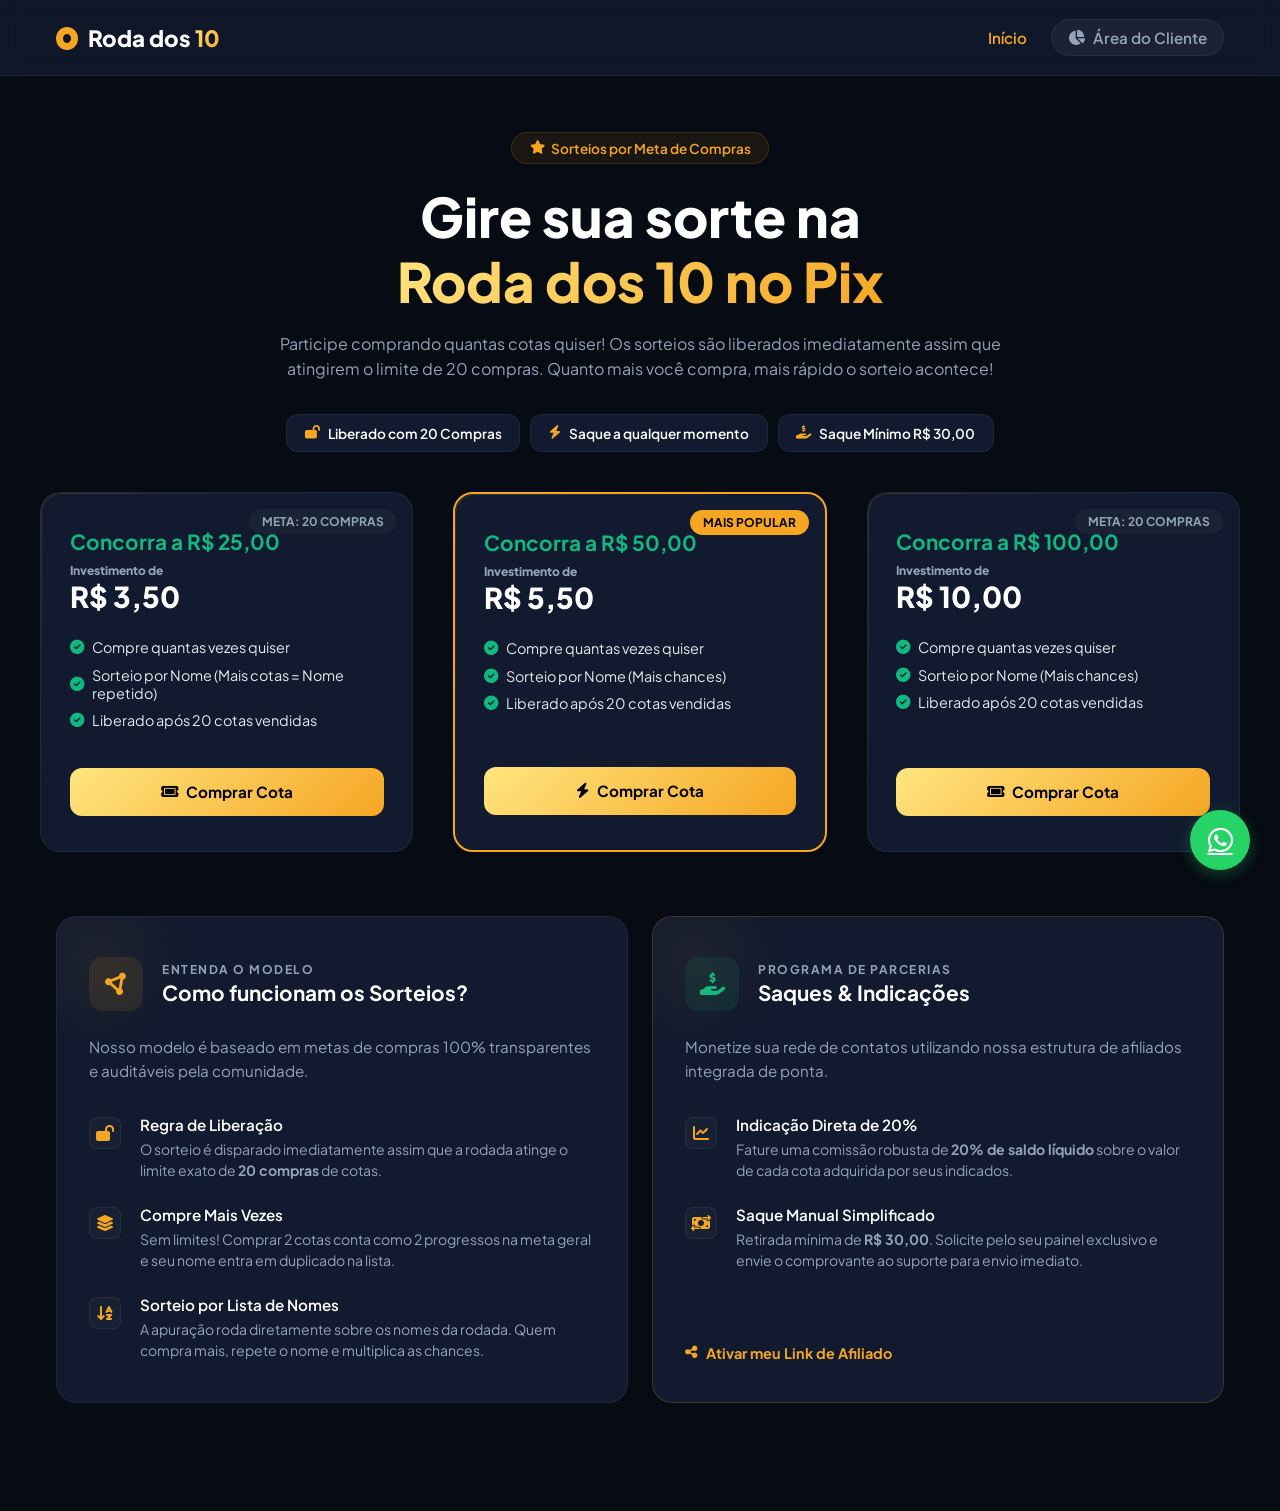
==== commit 625b7feb: "Update index.html" ====
--- a/index.html
+++ b/index.html
@@ -3,84 +3,984 @@
 <head>
     <meta charset="UTF-8">
     <meta name="viewport" content="width=device-width, initial-scale=1.0">
-    <title>Roda dos 10 — Sorteios de Elite</title>
-    <link rel="stylesheet" href="style.css">
+    <title>Roda dos 10 — Sorteios Oficiais no Pix</title>
+    <link rel="preconnect" href="https://fonts.googleapis.com">
+    <link rel="preconnect" href="https://fonts.gstatic.com" crossorigin>
     <link href="https://fonts.googleapis.com/css2?family=Plus+Jakarta+Sans:wght@400;500;600;700;800&display=swap" rel="stylesheet">
     <link rel="stylesheet" href="https://cdnjs.cloudflare.com/ajax/libs/font-awesome/6.4.0/css/all.min.css">
+    
+    <style>
+        /* ==========================================================================
+           CONFIGURAÇÕES GERAIS / PALETA PREMIUM 
+           ========================================================================== */
+        :root {
+            --bg-dark-base: #070B13;
+            --bg-dark-card: #111A2E;
+            --bg-dark-input: #1A2540;
+            --primary-gold: linear-gradient(135deg, #FFE57F 0%, #F5A623 100%);
+            --neon-green: #10B981;
+            --text-white: #FFFFFF;
+            --text-muted: #94A3B8;
+            --border-soft: rgba(255, 255, 255, 0.06);
+            --radius-premium: 20px;
+            --transition-smooth: all 0.3s cubic-bezier(0.4, 0, 0.2, 1);
+        }
+
+        * {
+            margin: 0;
+            padding: 0;
+            box-sizing: border-box;
+            font-family: 'Plus Jakarta Sans', sans-serif;
+        }
+
+        body {
+            background-color: var(--bg-dark-base);
+            color: var(--text-white);
+            overflow-x: hidden;
+            padding-bottom: 60px;
+            -webkit-font-smoothing: antialiased;
+            -moz-osx-font-smoothing: grayscale;
+            text-rendering: optimizeLegibility;
+        }
+
+        /* ==========================================================================
+           HEADER / NAVBAR (UNIFICADA E PREMIUM)
+           ========================================================================== */
+        header, .navbar {
+            background: rgba(17, 26, 46, 0.85);
+            backdrop-filter: blur(12px);
+            -webkit-backdrop-filter: blur(12px);
+            border-bottom: 1px solid var(--border-soft);
+            position: sticky;
+            top: 0;
+            z-index: 999;
+            width: 100%;
+        }
+
+        .nav-container {
+            max-width: 1200px;
+            margin: 0 auto;
+            padding: 1.2rem 1rem;
+            display: flex;
+            justify-content: space-between;
+            align-items: center;
+        }
+
+        .logo {
+            font-size: 1.4rem;
+            font-weight: 800;
+            color: var(--text-white);
+        }
+
+        .logo span {
+            background: var(--primary-gold);
+            -webkit-background-clip: text;
+            -webkit-text-fill-color: transparent;
+        }
+
+        .logo i {
+            color: #F5A623;
+            margin-right: 6px;
+        }
+
+        .nav-menu {
+            display: flex;
+            align-items: center;
+            gap: 1.5rem;
+            list-style: none;
+        }
+
+        .nav-menu a {
+            color: var(--text-muted);
+            text-decoration: none;
+            font-weight: 600;
+            font-size: 0.95rem;
+            transition: var(--transition-smooth);
+            display: flex;
+            align-items: center;
+            gap: 8px;
+        }
+
+        .nav-menu a:hover, .nav-menu a.active {
+            color: var(--text-white);
+        }
+
+        .nav-menu a.active {
+            color: #F5A623;
+        }
+
+        .logout-link {
+            color: #EF4444 !important;
+        }
+        .logout-link:hover {
+            opacity: 0.8;
+        }
+
+        .btn-dashboard-nav {
+            background: rgba(255, 255, 255, 0.05);
+            padding: 0.5rem 1rem;
+            border-radius: 50px;
+            border: 1px solid var(--border-soft);
+        }
+
+        /* ==========================================================================
+           ESTRUTURA DE LAYOUT PARA O NOVO PAINEL (DASHBOARD, AFILIADOS, PERFIL)
+           ========================================================================== */
+        .main-layout {
+            max-width: 1200px;
+            margin: 2.5rem auto;
+            padding: 0 1rem;
+        }
+
+        .page-header {
+            margin-bottom: 2.5rem;
+        }
+
+        .page-header h1 {
+            font-size: 2rem;
+            font-weight: 800;
+            margin-bottom: 0.4rem;
+        }
+
+        .page-header p {
+            color: var(--text-muted);
+            font-size: 0.95rem;
+        }
+
+        /* GRID DOS NOVOS CARDS DO ECOSSISTEMA */
+        .dashboard-grid {
+            display: grid;
+            grid-template-columns: repeat(auto-fit, minmax(320px, 1fr));
+            gap: 1.5rem;
+            margin-bottom: 2rem;
+        }
+
+        .premium-card {
+            background: var(--bg-dark-card);
+            border: 1px solid var(--border-soft);
+            border-radius: var(--radius-premium);
+            padding: 2.2rem 2rem;
+            position: relative;
+            overflow: hidden;
+            transition: var(--transition-smooth);
+        }
+
+        .premium-card:hover {
+            border-color: rgba(245, 166, 35, 0.2);
+            box-shadow: 0 15px 30px rgba(0, 0, 0, 0.3);
+        }
+
+        .premium-card h3 {
+            font-size: 1.1rem;
+            font-weight: 700;
+            color: var(--text-muted);
+            margin-bottom: 0.5rem;
+            display: flex;
+            align-items: center;
+            gap: 10px;
+        }
+
+        .premium-card h2 {
+            font-size: 2.4rem;
+            font-weight: 800;
+            color: var(--text-white);
+            margin-bottom: 0.5rem;
+        }
+
+        .card-icon {
+            font-size: 1.8rem;
+            color: #F5A623;
+            margin-bottom: 1rem;
+        }
+
+        .card-detail {
+            font-size: 0.8rem;
+            color: var(--neon-green);
+            font-weight: 600;
+        }
+
+        .text-center {
+            text-align: center;
+        }
+
+        /* ==========================================================================
+           HERO SECTION & LANDING PAGE ELEMENTS
+           ========================================================================== */
+        .hero-container {
+            max-width: 800px;
+            margin: 3.5rem auto 2.5rem auto;
+            text-align: center;
+            padding: 0 1rem;
+        }
+
+        .hero-badge {
+            background: rgba(245, 166, 35, 0.08);
+            color: #F5A623;
+            padding: 0.4rem 1.1rem;
+            border-radius: 50px;
+            font-size: 0.85rem;
+            font-weight: 600;
+            border: 1px solid rgba(245, 166, 35, 0.15);
+            display: inline-flex;
+            align-items: center;
+            gap: 6px;
+            margin-bottom: 1.25rem;
+        }
+
+        .hero-container h1 {
+            font-size: 2.4rem;
+            font-weight: 800;
+            line-height: 1.2;
+            margin-bottom: 1rem;
+        }
+
+        .hero-container h1 span {
+            background: var(--primary-gold);
+            -webkit-background-clip: text;
+            -webkit-text-fill-color: transparent;
+        }
+
+        .hero-container p {
+            color: var(--text-muted);
+            font-size: 1rem;
+            line-height: 1.6;
+            margin-bottom: 2rem;
+        }
+
+        .features-badges {
+            display: flex;
+            justify-content: center;
+            gap: 10px;
+            flex-wrap: wrap;
+        }
+
+        .f-badge {
+            background: var(--bg-dark-card);
+            border: 1px solid var(--border-soft);
+            padding: 0.6rem 1.1rem;
+            border-radius: 12px;
+            font-size: 0.85rem;
+            font-weight: 600;
+            display: flex;
+            align-items: center;
+            gap: 8px;
+        }
+
+        .f-badge i {
+            color: #F5A623;
+        }
+
+        /* CARDS DE SORTEIO GRID */
+        .grid-sorteios {
+            max-width: 1200px;
+            margin: 0 auto 4rem auto;
+            padding: 0 1rem;
+            display: grid;
+            grid-template-columns: repeat(auto-fit, minmax(280px, 1fr));
+            gap: 1.5rem;
+        }
+
+        .sorteio-card {
+            background: var(--bg-dark-card);
+            border: 1px solid var(--border-soft);
+            border-radius: var(--radius-premium);
+            padding: 2.2rem 1.8rem;
+            position: relative;
+            overflow: hidden;
+            transition: var(--transition-smooth);
+            display: flex;
+            flex-direction: column;
+        }
+
+        .sorteio-card:hover {
+            transform: translateY(-5px);
+            border-color: rgba(245, 166, 35, 0.25);
+            box-shadow: 0 20px 40px rgba(0, 0, 0, 0.4);
+        }
+
+        .sorteio-card.featured {
+            border: 2px solid #F5A623;
+        }
+
+        .card-badge {
+            position: absolute;
+            top: 1rem;
+            right: 1rem;
+            background: rgba(255, 255, 255, 0.04);
+            padding: 0.3rem 0.8rem;
+            border-radius: 50px;
+            font-size: 0.75rem;
+            font-weight: 700;
+            text-transform: uppercase;
+            color: var(--text-muted);
+        }
+
+        .sorteio-card.featured .card-badge {
+            background: #F5A623;
+            color: #000;
+        }
+
+        .card-title {
+            font-size: 1.3rem;
+            font-weight: 700;
+            margin-bottom: 0.5rem;
+            color: var(--neon-green);
+        }
+
+        .card-price {
+            font-size: 1.8rem;
+            font-weight: 800;
+            margin-bottom: 1.5rem;
+        }
+
+        .card-price span {
+            display: block;
+            font-size: 0.75rem;
+            color: var(--text-muted);
+        }
+
+        .card-benefits {
+            list-style: none;
+            margin-bottom: 1.8rem;
+            flex-grow: 1;
+        }
+
+        .card-benefits li {
+            font-size: 0.9rem;
+            color: #E2E8F0;
+            margin-bottom: 0.6rem;
+            display: flex;
+            align-items: center;
+            gap: 8px;
+        }
+
+        .card-benefits li i {
+            color: var(--neon-green);
+        }
+
+        /* BOTÕES GERAIS */
+        .btn-primary {
+            width: 100%;
+            background: var(--primary-gold);
+            color: #000;
+            border: none;
+            padding: 0.9rem;
+            border-radius: 12px;
+            font-weight: 700;
+            font-size: 0.95rem;
+            cursor: pointer;
+            display: flex;
+            justify-content: center;
+            align-items: center;
+            gap: 8px;
+            transition: var(--transition-smooth);
+            position: relative;
+            overflow: hidden;
+        }
+
+        .btn-primary:hover {
+            box-shadow: 0 0 20px rgba(245, 166, 35, 0.4);
+            transform: translateY(-2px);
+        }
+
+        /* ==========================================================================
+           SEÇÃO DE REGRAS E AFILIADOS
+           ========================================================================== */
+        .rules-section {
+            max-width: 1200px;
+            margin: 0 auto 3rem auto;
+            padding: 0 1rem;
+            display: flex;
+            justify-content: center;
+        }
+
+        .rules-container {
+            width: 100%;
+            display: grid;
+            grid-template-columns: repeat(2, 1fr);
+            gap: 1.5rem;
+        }
+
+        .rule-card {
+            position: relative;
+            background: var(--bg-dark-card);
+            border: 1px solid var(--border-soft);
+            border-radius: var(--radius-premium);
+            padding: 2.5rem 2rem;
+            overflow: hidden;
+            display: flex;
+            flex-direction: column;
+            transition: var(--transition-smooth);
+        }
+
+        .rule-card:hover {
+            transform: translateY(-4px);
+            border-color: rgba(245, 166, 35, 0.3);
+            box-shadow: 0 20px 40px rgba(0, 0, 0, 0.4);
+        }
+
+        .rule-card.featured-border {
+            border-color: rgba(245, 166, 35, 0.2);
+        }
+
+        .rule-card.featured-border:hover {
+            border-color: #F5A623;
+        }
+
+        .card-glow-effect {
+            position: absolute;
+            top: -50px;
+            left: -50px;
+            width: 180px;
+            height: 180px;
+            background: radial-gradient(circle, rgba(245,166,35,0.06) 0%, rgba(0,0,0,0) 70%);
+            pointer-events: none;
+        }
+
+        .rule-card-header {
+            display: flex;
+            align-items: center;
+            gap: 1.2rem;
+            margin-bottom: 1.5rem;
+        }
+
+        .icon-wrapper {
+            width: 54px;
+            height: 54px;
+            border-radius: 14px;
+            display: flex;
+            align-items: center;
+            justify-content: center;
+            font-size: 1.4rem;
+            flex-shrink: 0;
+        }
+
+        .circle-gold {
+            background: rgba(245, 166, 35, 0.1);
+            color: #F5A623;
+        }
+
+        .circle-green {
+            background: rgba(16, 185, 129, 0.1);
+            color: var(--neon-green);
+        }
+
+        .header-titles span {
+            display: block;
+            font-size: 0.75rem;
+            text-transform: uppercase;
+            letter-spacing: 1.5px;
+            color: var(--text-muted);
+            font-weight: 700;
+            margin-bottom: 2px;
+        }
+
+        .header-titles h3 {
+            font-size: 1.3rem;
+            color: var(--text-white);
+            font-weight: 700;
+        }
+
+        .rule-intro {
+            font-size: 0.95rem;
+            color: var(--text-muted);
+            line-height: 1.6;
+            margin-bottom: 2rem;
+        }
+
+        .features-list {
+            display: flex;
+            flex-direction: column;
+            gap: 1.5rem;
+            flex-grow: 1;
+        }
+
+        .feature-item {
+            display: flex;
+            gap: 1.2rem;
+            align-items: flex-start;
+        }
+
+        .item-icon {
+            font-size: 1rem;
+            color: #F5A623;
+            margin-top: 2px;
+            background: rgba(255,255,255,0.03);
+            width: 32px;
+            height: 32px;
+            display: flex;
+            align-items: center;
+            justify-content: center;
+            border-radius: 8px;
+            border: 1px solid var(--border-soft);
+            flex-shrink: 0;
+        }
+
+        .item-text h4 {
+            font-size: 0.95rem;
+            color: var(--text-white);
+            font-weight: 600;
+            margin-bottom: 0.3rem;
+        }
+
+        .item-text p {
+            font-size: 0.88rem;
+            color: var(--text-muted);
+            line-height: 1.5;
+        }
+
+        .card-action-footer {
+            margin-top: 1.5rem;
+        }
+
+        .btn-secondary-action {
+            display: inline-flex;
+            align-items: center;
+            gap: 8px;
+            color: #F5A623;
+            text-decoration: none;
+            font-weight: 700;
+            font-size: 0.9rem;
+            transition: var(--transition-smooth);
+        }
+
+        .btn-secondary-action:hover {
+            opacity: 0.8;
+        }
+
+        /* FORMULÁRIOS E INPUTS */
+        .input-block { margin-bottom: 1.2rem; text-align: left; }
+        .input-block label { display: block; font-size: 0.85rem; color: var(--text-muted); margin-bottom: 0.4rem; font-weight: 500; }
+        
+        .input-block input {
+            width: 100%;
+            background: var(--bg-dark-input);
+            border: 1px solid var(--border-soft);
+            padding: 0.9rem;
+            border-radius: 10px;
+            color: #FFF;
+            outline: none;
+            transition: var(--transition-smooth);
+        }
+        
+        .input-block input:focus {
+            border-color: #F5A623;
+            background: #1e2a4a;
+            box-shadow: 0 0 0 4px rgba(245, 166, 35, 0.1);
+        }
+
+        /* CONTROLES DE QUANTIDADE DO MODAL */
+        .quantity-control {
+            display: flex;
+            align-items: center;
+            gap: 15px;
+            margin-top: 10px;
+        }
+
+        .qty-btn {
+            background: var(--bg-dark-input);
+            border: 1px solid var(--border-soft);
+            color: var(--text-white);
+            padding: 0.5rem 1rem;
+            border-radius: 8px;
+            cursor: pointer;
+            font-weight: 700;
+            transition: var(--transition-smooth);
+        }
+        
+        .qty-btn:hover {
+            background: rgba(255, 255, 255, 0.1);
+        }
+
+        #qty-display {
+            font-weight: 800;
+            font-size: 1.2rem;
+            min-width: 30px;
+            text-align: center;
+        }
+
+        .total-row {
+            margin: 20px 0;
+            padding: 1rem;
+            background: rgba(255, 255, 255, 0.03);
+            border-radius: 10px;
+            display: flex;
+            justify-content: space-between;
+            align-items: center;
+            font-weight: 700;
+            border: 1px solid var(--border-soft);
+        }
+
+        .btn-submit-order {
+            width: 100%;
+            background: var(--neon-green);
+            color: #000;
+            border: none;
+            padding: 1rem;
+            border-radius: 12px;
+            font-weight: 800;
+            cursor: pointer;
+            display: flex;
+            justify-content: center;
+            align-items: center;
+            gap: 8px;
+            transition: var(--transition-smooth);
+        }
+
+        .btn-submit-order:hover {
+            opacity: 0.9;
+            box-shadow: 0 0 15px rgba(16, 185, 129, 0.4);
+        }
+
+        /* ==========================================================================
+           FLOATING & MODAL & TOAST SYSTEM
+           ========================================================================== */
+        .modal-backdrop {
+            display: none;
+            position: fixed;
+            top: 0; left: 0;
+            width: 100%; height: 100%;
+            background: rgba(7, 11, 19, 0.85);
+            backdrop-filter: blur(10px);
+            -webkit-backdrop-filter: blur(10px);
+            z-index: 9999;
+            justify-content: center;
+            align-items: center;
+            padding: 20px;
+        }
+
+        .modal-backdrop.active {
+            display: flex;
+        }
+
+        .modal-card {
+            width: 100%;
+            max-width: 450px;
+            background: #111A2E;
+            border: 1px solid var(--border-soft);
+            border-radius: var(--radius-premium);
+            padding: 2.2rem 2rem;
+            position: relative;
+            box-shadow: 0 25px 50px -12px rgba(0, 0, 0, 0.5);
+            animation: modalSlideIn 0.3s cubic-bezier(0.4, 0, 0.2, 1);
+        }
+
+        @keyframes modalSlideIn {
+            from { opacity: 0; transform: translateY(20px); }
+            to { opacity: 1; transform: translateY(0); }
+        }
+
+        .modal-header h2 {
+            font-size: 1.6rem;
+            font-weight: 800;
+            margin-bottom: 0.3rem;
+        }
+
+        .modal-header p {
+            color: var(--text-muted);
+            font-size: 0.9rem;
+            margin-bottom: 1.5rem;
+        }
+
+        .modal-close-btn {
+            position: absolute;
+            top: 1.2rem; right: 1.2rem;
+            background: none; border: none;
+            color: var(--text-muted);
+            font-size: 1.2rem; cursor: pointer;
+            transition: var(--transition-smooth);
+        }
+        
+        .modal-close-btn:hover {
+            color: var(--text-white);
+        }
+
+        /* Toast Notification System */
+        .toast-wrapper {
+            position: fixed;
+            top: -100px;
+            left: 50%;
+            transform: translateX(-50%);
+            background: #111A2E;
+            border-left: 4px solid var(--neon-green);
+            padding: 1rem 1.5rem;
+            border-radius: 10px;
+            display: flex;
+            align-items: center;
+            gap: 12px;
+            z-index: 99999;
+            width: calc(100% - 2rem);
+            max-width: 400px;
+            opacity: 0;
+            transition: transform 0.4s cubic-bezier(0.175, 0.885, 0.32, 1.275), opacity 0.3s;
+            box-shadow: 0 10px 30px rgba(0,0,0,0.5);
+            border: 1px solid var(--border-soft);
+        }
+
+        .toast-wrapper.active { 
+            top: 20px; 
+            opacity: 1; 
+            transform: translateX(-50%) translateY(0); 
+        }
+
+        .toast-wrapper span {
+            font-size: 0.9rem;
+            font-weight: 600;
+            color: var(--text-white);
+        }
+
+        /* Botão Flutuante WhatsApp */
+        .float-suporte {
+            position: fixed;
+            bottom: 30px;
+            right: 30px;
+            background: #25D366;
+            color: #fff;
+            width: 60px;
+            height: 60px;
+            border-radius: 50%;
+            display: flex;
+            align-items: center;
+            justify-content: center;
+            font-size: 1.8rem;
+            box-shadow: 0 4px 15px rgba(37, 211, 102, 0.3);
+            transition: var(--transition-smooth);
+            z-index: 1000;
+        }
+
+        .float-suporte:hover {
+            transform: scale(1.1) rotate(10deg);
+            box-shadow: 0 8px 25px rgba(37, 211, 102, 0.5);
+        }
+
+        /* Bordas brilhantes nos cards */
+        .premium-card::before, .sorteio-card::before {
+            content: "";
+            position: absolute;
+            top: 0; left: 0; right: 0; bottom: 0;
+            border-radius: var(--radius-premium);
+            padding: 1px;
+            background: linear-gradient(135deg, rgba(245, 166, 35, 0.2), transparent 40%);
+            -webkit-mask: linear-gradient(#fff 0 0) content-box, linear-gradient(#fff 0 0);
+            mask: linear-gradient(#fff 0 0) content-box, linear-gradient(#fff 0 0);
+            -webkit-mask-composite: xor;
+            mask-composite: exclude;
+            pointer-events: none;
+        }
+
+        /* ==========================================================================
+           RESPONSIVIDADE COMPLETA (MEDIA QUERIES)
+           ========================================================================== */
+        @media (max-width: 992px) {
+            .rules-container {
+                grid-template-columns: 1fr;
+            }
+        }
+
+        @media (max-width: 768px) {
+            .nav-container {
+                flex-direction: column;
+                gap: 1rem;
+                padding: 1rem;
+            }
+            .nav-menu {
+                gap: 1rem;
+                flex-wrap: wrap;
+                justify-content: center;
+            }
+            .dashboard-grid {
+                grid-template-columns: 1fr;
+            }
+            .page-header {
+                text-align: center;
+            }
+        }
+
+        @media (min-width: 768px) {
+            .hero-container h1 { font-size: 3.4rem; }
+            .grid-sorteios { padding: 0; }
+        }
+
+        @media (min-width: 1200px) {
+            .grid-sorteios {
+                grid-template-columns: repeat(3, 1fr);
+                gap: 2.5rem;
+            }
+        }
+    </style>
 </head>
 <body>
 
     <header>
         <div class="nav-container">
-            <div class="logo"><i class="fa-solid fa-circle-dot"></i> Roda dos <span>10</span></div>
+            <div class="logo">
+                <i class="fa-solid fa-circle-dot"></i> Roda dos <span>10</span>
+            </div>
             <nav class="nav-menu">
                 <a href="index.html" class="active">Início</a>
-                <a href="login.html" class="btn-dashboard-nav"><i class="fa-solid fa-user-circle"></i> Acessar Conta</a>
+                <a href="login.html" class="btn-dashboard-nav"><i class="fa-solid fa-chart-pie"></i> Área do Cliente</a>
             </nav>
         </div>
     </header>
 
     <section class="hero-container">
-        <span class="hero-badge"><i class="fa-solid fa-crown"></i> Sistema de Sorteios Auditável</span>
+        <span class="hero-badge"><i class="fa-solid fa-star"></i> Sorteios por Meta de Compras</span>
         <h1>Gire sua sorte na <br><span>Roda dos 10 no Pix</span></h1>
-        <p>Participe de sorteios dinâmicos com metas transparentes. Comprou, participou, ganhou! Seu nome na lista garante sua chance real.</p>
-        
+        <p>Participe comprando quantas cotas quiser! Os sorteios são liberados imediatamente assim que atingirem o limite de 20 compras. Quanto mais você compra, mais rápido o sorteio acontece!</p>
+         
         <div class="features-badges">
-            <div class="f-badge"><i class="fa-solid fa-shield-halved"></i> 100% Seguro</div>
-            <div class="f-badge"><i class="fa-solid fa-bolt"></i> Saque Instantâneo</div>
-            <div class="f-badge"><i class="fa-solid fa-users"></i> +500 Ganhadores</div>
+            <div class="f-badge"><i class="fa-solid fa-lock-open"></i> Liberado com 20 Compras</div>
+            <div class="f-badge"><i class="fa-solid fa-bolt"></i> Saque a qualquer momento</div>
+            <div class="f-badge"><i class="fa-solid fa-hand-holding-dollar"></i> Saque Mínimo R$ 30,00</div>
         </div>
     </section>
 
     <main class="grid-sorteios">
         <div class="sorteio-card">
-            <div class="card-badge">Bronze</div>
+            <div class="card-badge">Meta: 20 Compras</div>
             <div class="card-title">Concorra a R$ 25,00</div>
-            <div class="card-price"><span>Investimento</span> R$ 3,50</div>
+            <div class="card-price"><span>Investimento de</span> R$ 3,50</div>
             <ul class="card-benefits">
-                <li><i class="fa-solid fa-check"></i> Meta: 20 cotas</li>
-                <li><i class="fa-solid fa-check"></i> Sorteio Expresso</li>
+                <li><i class="fa-solid fa-circle-check"></i> Compre quantas vezes quiser</li>
+                <li><i class="fa-solid fa-circle-check"></i> Sorteio por Nome (Mais cotas = Nome repetido)</li>
+                <li><i class="fa-solid fa-circle-check"></i> Liberado após 20 cotas vendidas</li>
             </ul>
-            <button class="btn-primary" onclick="openModal('Cota Bronze', 3.50, 25.00)">Participar Agora</button>
+            <button class="btn-primary" onclick="openPurchaseModal('Cota Bronze', '3,50', '25,00')">
+                <i class="fa-solid fa-ticket"></i> Comprar Cota
+            </button>
         </div>
 
         <div class="sorteio-card featured">
             <div class="card-badge">Mais Popular</div>
             <div class="card-title">Concorra a R$ 50,00</div>
-            <div class="card-price"><span>Investimento</span> R$ 5,50</div>
+            <div class="card-price"><span>Investimento de</span> R$ 5,50</div>
             <ul class="card-benefits">
-                <li><i class="fa-solid fa-check"></i> Meta: 20 cotas</li>
-                <li><i class="fa-solid fa-check"></i> 2x Mais chances</li>
+                <li><i class="fa-solid fa-circle-check"></i> Compre quantas vezes quiser</li>
+                <li><i class="fa-solid fa-circle-check"></i> Sorteio por Nome (Mais chances)</li>
+                <li><i class="fa-solid fa-circle-check"></i> Liberado após 20 cotas vendidas</li>
             </ul>
-            <button class="btn-primary" onclick="openModal('Cota Prata', 5.50, 50.00)">Participar Agora</button>
+            <button class="btn-primary" onclick="openPurchaseModal('Cota Prata', '5,50', '50,00')">
+                <i class="fa-solid fa-bolt"></i> Comprar Cota
+            </button>
         </div>
 
         <div class="sorteio-card">
-            <div class="card-badge">Ouro</div>
+            <div class="card-badge">Meta: 20 Compras</div>
             <div class="card-title">Concorra a R$ 100,00</div>
-            <div class="card-price"><span>Investimento</span> R$ 10,00</div>
+            <div class="card-price"><span>Investimento de</span> R$ 10,00</div>
             <ul class="card-benefits">
-                <li><i class="fa-solid fa-check"></i> Meta: 20 cotas</li>
-                <li><i class="fa-solid fa-check"></i> Prioridade Máxima</li>
+                <li><i class="fa-solid fa-circle-check"></i> Compre quantas vezes quiser</li>
+                <li><i class="fa-solid fa-circle-check"></i> Sorteio por Nome (Mais chances)</li>
+                <li><i class="fa-solid fa-circle-check"></i> Liberado após 20 cotas vendidas</li>
             </ul>
-            <button class="btn-primary" onclick="openModal('Cota Ouro', 10.00, 100.00)">Participar Agora</button>
+            <button class="btn-primary" onclick="openPurchaseModal('Cota Ouro', '10,00', '100,00')">
+                <i class="fa-solid fa-ticket"></i> Comprar Cota
+            </button>
         </div>
     </main>
 
-    <div class="modal-backdrop" id="modalCompra">
+    <section class="rules-section">
+        <div class="rules-container">
+            
+            <div class="rule-card">
+                <div class="card-glow-effect"></div>
+                <div class="rule-card-header">
+                    <div class="icon-wrapper circle-gold">
+                        <i class="fa-solid fa-circle-nodes"></i>
+                    </div>
+                    <div class="header-titles">
+                        <span>Entenda o Modelo</span>
+                        <h3>Como funcionam os Sorteios?</h3>
+                    </div>
+                </div>
+                
+                <p class="rule-intro">Nosso modelo é baseado em metas de compras 100% transparentes e auditáveis pela comunidade.</p>
+                
+                <div class="features-list">
+                    <div class="feature-item">
+                        <div class="item-icon"><i class="fa-solid fa-lock-open"></i></div>
+                        <div class="item-text">
+                            <h4>Regra de Liberação</h4>
+                            <p>O sorteio é disparado imediatamente assim que a rodada atinge o limite exato de <strong>20 compras</strong> de cotas.</p>
+                        </div>
+                    </div>
+                    
+                    <div class="feature-item">
+                        <div class="item-icon"><i class="fa-solid fa-layer-group"></i></div>
+                        <div class="item-text">
+                            <h4>Compre Mais Vezes</h4>
+                            <p>Sem limites! Comprar 2 cotas conta como 2 progressos na meta geral e seu nome entra em duplicado na lista.</p>
+                        </div>
+                    </div>
+                    
+                    <div class="feature-item">
+                        <div class="item-icon"><i class="fa-solid fa-arrow-down-a-z"></i></div>
+                        <div class="item-text">
+                            <h4>Sorteio por Lista de Nomes</h4>
+                            <p>A apuração roda diretamente sobre os nomes da rodada. Quem compra mais, repete o nome e multiplica as chances.</p>
+                        </div>
+                    </div>
+                </div>
+            </div>
+
+            <div class="rule-card featured-border">
+                <div class="card-glow-effect accent-glow"></div>
+                <div class="rule-card-header">
+                    <div class="icon-wrapper circle-green">
+                        <i class="fa-solid fa-hand-holding-dollar"></i>
+                    </div>
+                    <div class="header-titles">
+                        <span>Programa de Parcerias</span>
+                        <h3>Saques & Indicações</h3>
+                    </div>
+                </div>
+                
+                <p class="rule-intro">Monetize sua rede de contatos utilizando nossa estrutura de afiliados integrada de ponta.</p>
+                
+                <div class="features-list">
+                    <div class="feature-item">
+                        <div class="item-icon comissao-icon"><i class="fa-solid fa-chart-line"></i></div>
+                        <div class="item-text">
+                            <h4>Indicação Direta de 20%</h4>
+                            <p>Fature uma comissão robusta de <strong>20% de saldo líquido</strong> sobre o valor de cada cota adquirida por seus indicados.</p>
+                        </div>
+                    </div>
+                    
+                    <div class="feature-item">
+                        <div class="item-icon"><i class="fa-solid fa-money-bill-transfer"></i></div>
+                        <div class="item-text">
+                            <h4>Saque Manual Simplificado</h4>
+                            <p>Retirada mínima de <strong>R$ 30,00</strong>. Solicite pelo seu painel exclusivo e envie o comprovante ao suporte para envio imediato.</p>
+                        </div>
+                    </div>
+                </div>
+
+                <div class="card-action-footer">
+                    <a href="login.html" class="btn-secondary-action">
+                        <i class="fa-solid fa-share-nodes"></i> Ativar meu Link de Afiliado
+                    </a>
+                </div>
+            </div>
+
+        </div>
+    </section>
+
+    <a href="https://wa.me/639759981028" target="_blank" class="float-suporte"><i class="fa-brands fa-whatsapp"></i></a>
+
+    <div class="modal-backdrop" id="purchaseModal">
         <div class="modal-card">
-            <button class="modal-close-btn" onclick="closeModal()"><i class="fa-solid fa-xmark"></i></button>
+            <button class="modal-close-btn" onclick="closePurchaseModal()"><i class="fa-solid fa-xmark"></i></button>
             <div class="modal-header">
-                <h2 id="m-ticket-name">Cota</h2>
-                <p id="m-ticket-prize">Concorra ao prêmio no Pix</p>
+                <h2 id="modalPlanTitle">Adquirir Cota</h2>
+                <p id="modalPlanDesc">Carregando detalhes do plano...</p>
             </div>
             <div class="modal-body">
                 <div class="input-block">
-                    <label>Seu Nome Completo</label>
+                    <label for="client-name">Seu Nome Completo (Usado no Sorteio)</label>
                     <input type="text" id="client-name" placeholder="Ex: José Lucas">
                 </div>
                 <div class="input-block">
-                    <label>Quantidade de Cotas</label>
+                    <label>Quantidade de Cotas (Acelera a meta de liberação)</label>
                     <div class="quantity-control">
                         <button class="qty-btn" onclick="changeQuantity(-1)">-</button>
                         <span id="qty-display">1</span>
@@ -91,13 +991,196 @@
                     <span>Total a Pagar:</span>
                     <span id="total-display">R$ 0,00</span>
                 </div>
-                <button class="btn-submit-order" onclick="sendOrder()">Enviar Pedido no WhatsApp</button>
+                <button class="btn-submit-order" onclick="confirmPurchase()"><i class="fa-solid fa-paper-plane"></i> Enviar Pedido via WhatsApp</button>
             </div>
         </div>
     </div>
 
-    <a href="https://wa.me/639759981028" target="_blank" class="float-suporte"><i class="fa-brands fa-whatsapp"></i></a>
-
-    <script src="script.js"></script>
+    <div class="toast-wrapper" id="toastNotification">
+        <i class="fa-solid fa-circle-check" id="toastIcon"></i>
+        <span id="toastMsg">Sucesso!</span>
+    </div>
+
+    <script>
+        // ==========================================
+        // CONTROLE DE ESTADOS DO APP (RODA DOS 10)
+        // ==========================================
+        let pricePerUnit = 0;
+        let prizeValue = 0;
+        let currentTicketName = "";
+        let currentQuantity = 1;
+
+        // ==========================================
+        // SISTEMA DE MEMÓRIA LOCAL (LOCALSTORAGE)
+        // ==========================================
+        function getLocalData() {
+            let data = localStorage.getItem("roda_dos_10_data");
+            if (!data) {
+                data = { balance: 0.00, purchasedTicketsCount: 0, globalPoolCount: 6 };
+                localStorage.setItem("roda_dos_10_data", JSON.stringify(data));
+                return data;
+            }
+            let parsed = JSON.parse(data);
+            if (parsed.globalPoolCount === undefined) parsed.globalPoolCount = 6;
+            return parsed;
+        }
+
+        function saveLocalData(data) {
+            localStorage.setItem("roda_dos_10_data", JSON.stringify(data));
+            updateDashboardMetrics();
+        }
+
+        // ==========================================
+        // ATUALIZA INTERFACE DO DASHBOARD E PROGRESSO
+        // ==========================================
+        function updateDashboardMetrics() {
+            const balanceEl = document.getElementById("dash-balance");
+            const ticketsEl = document.getElementById("dash-tickets");
+            const progressFill = document.getElementById("meta-progress-fill");
+            const progressText = document.getElementById("meta-text-count");
+            
+            const data = getLocalData();
+
+            if (balanceEl) balanceEl.innerText = `R$ ${data.balance.toFixed(2).replace(".", ",")}`;
+            if (ticketsEl) ticketsEl.innerText = data.purchasedTicketsCount;
+
+            let currentPool = data.globalPoolCount;
+            if (currentPool > 20) currentPool = 20;
+            
+            const percentage = (currentPool / 20) * 100;
+            
+            if (progressFill) progressFill.style.width = `${percentage}%`;
+            if (progressText) progressText.innerText = `${currentPool} / 20 Compras`;
+        }
+
+        // ==========================================
+        // FUNÇÕES DO MODAL PREMIUM DE COMPRA
+        // ==========================================
+        function openPurchaseModal(name, price, prize) {
+            currentTicketName = name;
+            pricePerUnit = parseFloat(price.toString().replace(",", "."));
+            prizeValue = parseFloat(prize.toString().replace(",", "."));
+            currentQuantity = 1;
+
+            const nameEl = document.getElementById("modalPlanTitle");
+            const clientNameInput = document.getElementById("client-name");
+
+            if (nameEl) nameEl.innerText = `Adquirir ${name}`;
+            if (clientNameInput) clientNameInput.value = "";
+
+            recalculateTotal();
+            
+            const modal = document.getElementById("purchaseModal");
+            if (modal) modal.classList.add("active");
+        }
+
+        function closePurchaseModal() {
+            const modal = document.getElementById("purchaseModal");
+            if (modal) modal.classList.remove("active");
+        }
+
+        function changeQuantity(factor) {
+            currentQuantity += factor;
+            if (currentQuantity < 1) currentQuantity = 1;
+            recalculateTotal();
+        }
+
+        function recalculateTotal() {
+            const qtyDisplay = document.getElementById("qty-display");
+            const totalDisplay = document.getElementById("total-display");
+            const descEl = document.getElementById("modalPlanDesc");
+            
+            if (qtyDisplay) qtyDisplay.innerText = currentQuantity;
+            
+            const finalPrice = pricePerUnit * currentQuantity;
+            if (totalDisplay) totalDisplay.innerText = `R$ ${finalPrice.toFixed(2).replace(".", ",")}`;
+            
+            if (descEl) {
+                descEl.innerHTML = `Você está adquirindo <strong>${currentQuantity} cota(s)</strong> para o plano <strong>${currentTicketName}</strong>.<br>` + 
+                                   `Seu nome será inserido <strong>${currentQuantity} vezes</strong> no sorteio assim que a meta de 20 compras da rodada for atingida!`;
+            }
+        }
+
+        // ==========================================
+        // ENVIO DE PEDIDO VIA WHATSAPP (COMPRA)
+        // ==========================================
+        function confirmPurchase() {
+            const clientNameInput = document.getElementById("client-name");
+            const clientName = clientNameInput ? clientNameInput.value.trim() : "";
+
+            if (!clientName) {
+                fireToast("Por favor, preencha seu nome completo para o sorteio.", true);
+                return;
+            }
+
+            const finalValueStr = (pricePerUnit * currentQuantity).toFixed(2).replace(".", ",");
+            
+            const textMessage = 
+                `🎯 *RODA DOS 10 - NOVO PEDIDO DE COTAS* 🎯\n\n` +
+                `👤 *Nome do Participante:* ${clientName}\n` +
+                `🎫 *Plano Escolhido:* ${currentTicketName}\n` +
+                `🔢 *Quantidade Adquirida:* ${currentQuantity} Cota(s)\n` +
+                `📈 *Impacto na Rodada:* Conta como +${currentQuantity} compras na meta total!\n` +
+                `💰 *Valor Total do Pedido:* R$ ${finalValueStr}\n\n` +
+                `🍀 *Regra do Sorteio:* O nome desse usuário será repetido *${currentQuantity} vezes* nas urnas assim que o plano bater o limite de 20 compras! Aguardando liberação.`;
+
+            let data = getLocalData();
+            data.purchasedTicketsCount += currentQuantity;
+            data.globalPoolCount += currentQuantity;
+            saveLocalData(data);
+
+            fireToast("Cota gerada! Abrindo chat do suporte...");
+            
+            setTimeout(() => {
+                window.open(`https://wa.me/639759981028?text=${encodeURIComponent(textMessage)}`, '_blank');
+                closePurchaseModal();
+            }, 1200);
+        }
+
+        // ==========================================
+        // CONTROLE DO TOAST PREMIUM DESIGN
+        // ==========================================
+        function fireToast(message, isError = false) {
+            const toast = document.getElementById("toastNotification");
+            const icon = document.getElementById("toastIcon");
+            const msgEl = document.getElementById("toastMsg");
+
+            if (!toast || !msgEl) return;
+
+            msgEl.innerText = message;
+
+            if (isError) {
+                toast.style.borderLeftColor = "#EF4444";
+                if (icon) {
+                    icon.className = "fa-solid fa-circle-xmark";
+                    icon.style.color = "#EF4444";
+                }
+            } else {
+                toast.style.borderLeftColor = "var(--neon-green)";
+                if (icon) {
+                    icon.className = "fa-solid fa-circle-check";
+                    icon.style.color = "var(--neon-green)";
+                }
+            }
+
+            toast.classList.add("active");
+            setTimeout(() => {
+                toast.classList.remove("active");
+            }, 4000);
+        }
+
+        // Fecha o modal ao clicar na overlay escura
+        window.addEventListener("click", function(event) {
+            const backdrop = document.getElementById("purchaseModal");
+            if (backdrop && event.target === backdrop) {
+                closePurchaseModal();
+            }
+        });
+
+        // Inicialização na montagem da viewport
+        document.addEventListener("DOMContentLoaded", () => {
+            updateDashboardMetrics();
+        });
+    </script>
 </body>
 </html>
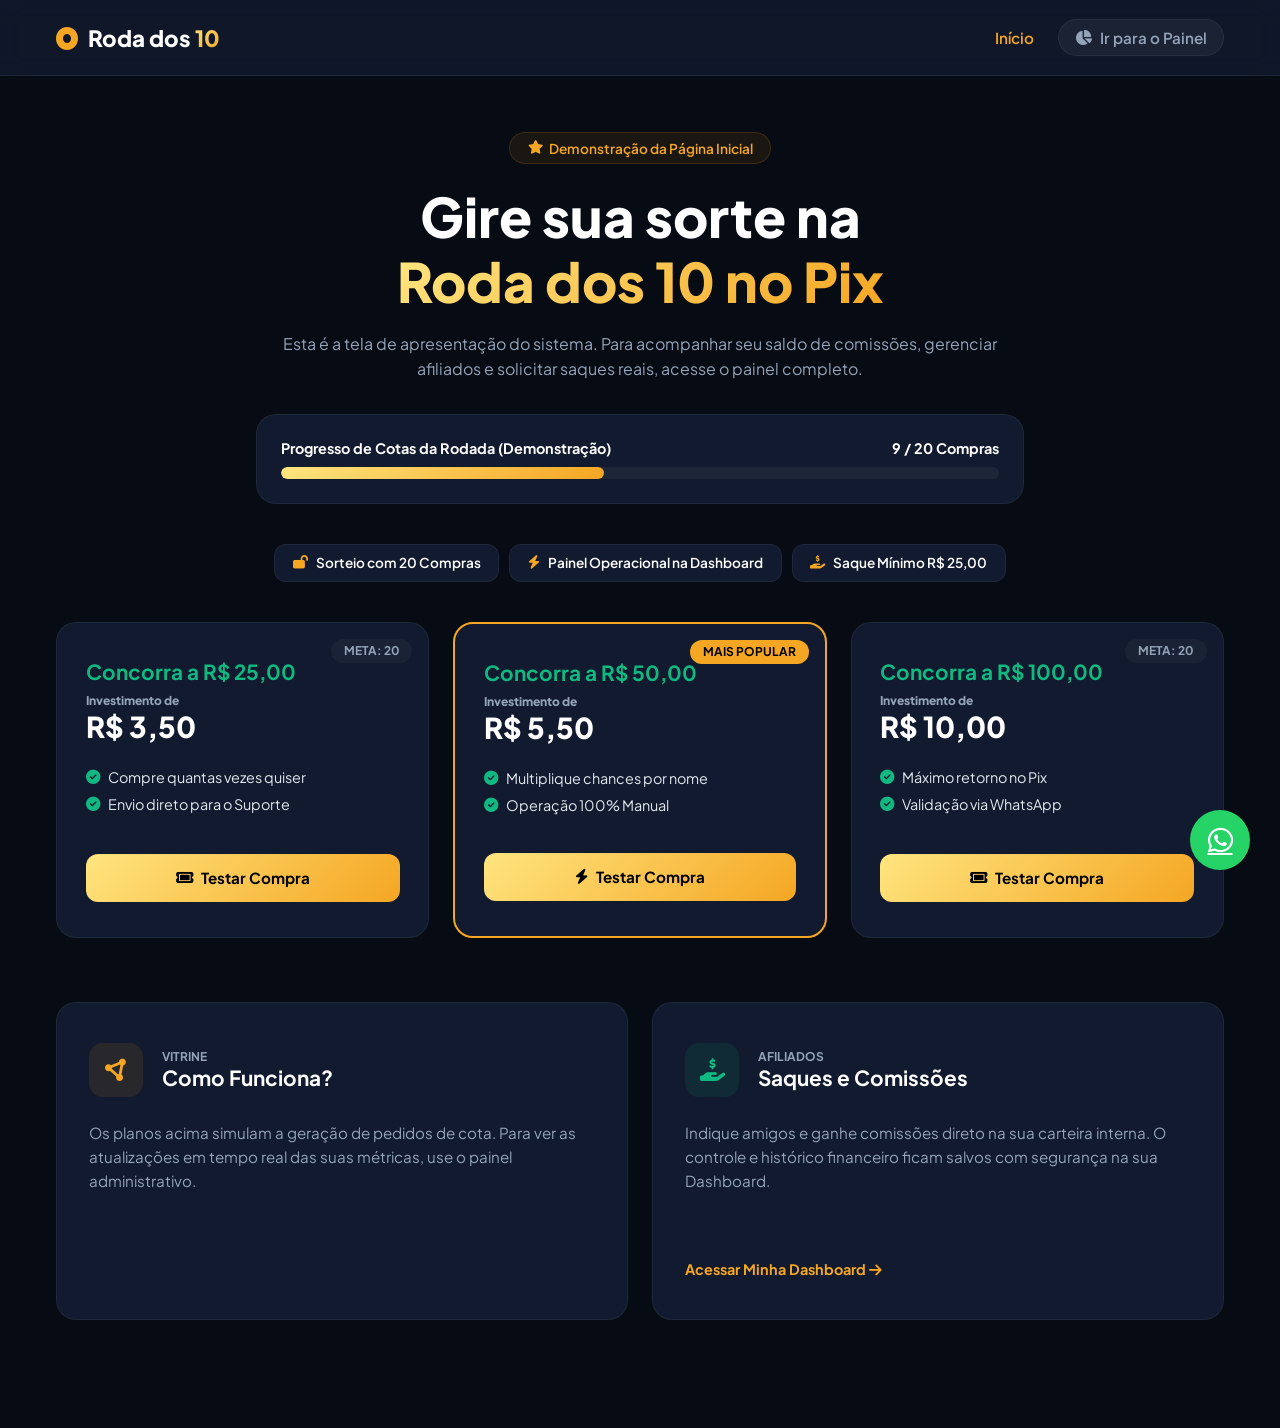
==== commit 5c336be9: "Update index.html" ====
--- a/index.html
+++ b/index.html
@@ -39,14 +39,12 @@
             overflow-x: hidden;
             padding-bottom: 60px;
             -webkit-font-smoothing: antialiased;
-            -moz-osx-font-smoothing: grayscale;
-            text-rendering: optimizeLegibility;
         }
 
         /* ==========================================================================
-           HEADER / NAVBAR (UNIFICADA E PREMIUM)
+           HEADER / NAVBAR
            ========================================================================== */
-        header, .navbar {
+        header {
             background: rgba(17, 26, 46, 0.85);
             backdrop-filter: blur(12px);
             -webkit-backdrop-filter: blur(12px);
@@ -87,7 +85,6 @@
             display: flex;
             align-items: center;
             gap: 1.5rem;
-            list-style: none;
         }
 
         .nav-menu a {
@@ -96,24 +93,10 @@
             font-weight: 600;
             font-size: 0.95rem;
             transition: var(--transition-smooth);
-            display: flex;
-            align-items: center;
-            gap: 8px;
         }
 
         .nav-menu a:hover, .nav-menu a.active {
-            color: var(--text-white);
-        }
-
-        .nav-menu a.active {
             color: #F5A623;
-        }
-
-        .logout-link {
-            color: #EF4444 !important;
-        }
-        .logout-link:hover {
-            opacity: 0.8;
         }
 
         .btn-dashboard-nav {
@@ -121,90 +104,13 @@
             padding: 0.5rem 1rem;
             border-radius: 50px;
             border: 1px solid var(--border-soft);
+            display: flex;
+            align-items: center;
+            gap: 8px;
         }
 
         /* ==========================================================================
-           ESTRUTURA DE LAYOUT PARA O NOVO PAINEL (DASHBOARD, AFILIADOS, PERFIL)
-           ========================================================================== */
-        .main-layout {
-            max-width: 1200px;
-            margin: 2.5rem auto;
-            padding: 0 1rem;
-        }
-
-        .page-header {
-            margin-bottom: 2.5rem;
-        }
-
-        .page-header h1 {
-            font-size: 2rem;
-            font-weight: 800;
-            margin-bottom: 0.4rem;
-        }
-
-        .page-header p {
-            color: var(--text-muted);
-            font-size: 0.95rem;
-        }
-
-        /* GRID DOS NOVOS CARDS DO ECOSSISTEMA */
-        .dashboard-grid {
-            display: grid;
-            grid-template-columns: repeat(auto-fit, minmax(320px, 1fr));
-            gap: 1.5rem;
-            margin-bottom: 2rem;
-        }
-
-        .premium-card {
-            background: var(--bg-dark-card);
-            border: 1px solid var(--border-soft);
-            border-radius: var(--radius-premium);
-            padding: 2.2rem 2rem;
-            position: relative;
-            overflow: hidden;
-            transition: var(--transition-smooth);
-        }
-
-        .premium-card:hover {
-            border-color: rgba(245, 166, 35, 0.2);
-            box-shadow: 0 15px 30px rgba(0, 0, 0, 0.3);
-        }
-
-        .premium-card h3 {
-            font-size: 1.1rem;
-            font-weight: 700;
-            color: var(--text-muted);
-            margin-bottom: 0.5rem;
-            display: flex;
-            align-items: center;
-            gap: 10px;
-        }
-
-        .premium-card h2 {
-            font-size: 2.4rem;
-            font-weight: 800;
-            color: var(--text-white);
-            margin-bottom: 0.5rem;
-        }
-
-        .card-icon {
-            font-size: 1.8rem;
-            color: #F5A623;
-            margin-bottom: 1rem;
-        }
-
-        .card-detail {
-            font-size: 0.8rem;
-            color: var(--neon-green);
-            font-weight: 600;
-        }
-
-        .text-center {
-            text-align: center;
-        }
-
-        /* ==========================================================================
-           HERO SECTION & LANDING PAGE ELEMENTS
+           HERO CONTAINER & VISUAL DEMOSTRATIVO
            ========================================================================== */
         .hero-container {
             max-width: 800px;
@@ -247,6 +153,39 @@
             margin-bottom: 2rem;
         }
 
+        /* BARRA DE PROGRESSO SIMULADA NA HOME (DEMO) */
+        .demo-progress-card {
+            background: var(--bg-dark-card);
+            border: 1px solid var(--border-soft);
+            border-radius: var(--radius-premium);
+            padding: 1.5rem;
+            margin-bottom: 2.5rem;
+            text-align: left;
+        }
+
+        .demo-progress-header {
+            display: flex;
+            justify-content: space-between;
+            margin-bottom: 0.6rem;
+            font-size: 0.9rem;
+            font-weight: 700;
+        }
+
+        .progress-bar-bg {
+            background: rgba(255,255,255,0.05);
+            height: 12px;
+            border-radius: 50px;
+            overflow: hidden;
+        }
+
+        .progress-bar-fill {
+            background: var(--primary-gold);
+            height: 100%;
+            width: 45%; /* Valor estático demonstrativo para a Landing Page */
+            border-radius: 50px;
+            transition: var(--transition-smooth);
+        }
+
         .features-badges {
             display: flex;
             justify-content: center;
@@ -270,7 +209,9 @@
             color: #F5A623;
         }
 
-        /* CARDS DE SORTEIO GRID */
+        /* ==========================================================================
+           GRID DE SORTEIOS
+           ========================================================================== */
         .grid-sorteios {
             max-width: 1200px;
             margin: 0 auto 4rem auto;
@@ -358,7 +299,6 @@
             color: var(--neon-green);
         }
 
-        /* BOTÕES GERAIS */
         .btn-primary {
             width: 100%;
             background: var(--primary-gold);
@@ -374,8 +314,6 @@
             align-items: center;
             gap: 8px;
             transition: var(--transition-smooth);
-            position: relative;
-            overflow: hidden;
         }
 
         .btn-primary:hover {
@@ -390,12 +328,9 @@
             max-width: 1200px;
             margin: 0 auto 3rem auto;
             padding: 0 1rem;
-            display: flex;
-            justify-content: center;
         }
 
         .rules-container {
-            width: 100%;
             display: grid;
             grid-template-columns: repeat(2, 1fr);
             gap: 1.5rem;
@@ -416,25 +351,6 @@
         .rule-card:hover {
             transform: translateY(-4px);
             border-color: rgba(245, 166, 35, 0.3);
-            box-shadow: 0 20px 40px rgba(0, 0, 0, 0.4);
-        }
-
-        .rule-card.featured-border {
-            border-color: rgba(245, 166, 35, 0.2);
-        }
-
-        .rule-card.featured-border:hover {
-            border-color: #F5A623;
-        }
-
-        .card-glow-effect {
-            position: absolute;
-            top: -50px;
-            left: -50px;
-            width: 180px;
-            height: 180px;
-            background: radial-gradient(circle, rgba(245,166,35,0.06) 0%, rgba(0,0,0,0) 70%);
-            pointer-events: none;
         }
 
         .rule-card-header {
@@ -452,32 +368,21 @@
             align-items: center;
             justify-content: center;
             font-size: 1.4rem;
-            flex-shrink: 0;
-        }
-
-        .circle-gold {
-            background: rgba(245, 166, 35, 0.1);
-            color: #F5A623;
-        }
-
-        .circle-green {
-            background: rgba(16, 185, 129, 0.1);
-            color: var(--neon-green);
-        }
+        }
+
+        .circle-gold { background: rgba(245, 166, 35, 0.1); color: #F5A623; }
+        .circle-green { background: rgba(16, 185, 129, 0.1); color: var(--neon-green); }
 
         .header-titles span {
             display: block;
             font-size: 0.75rem;
             text-transform: uppercase;
-            letter-spacing: 1.5px;
             color: var(--text-muted);
             font-weight: 700;
-            margin-bottom: 2px;
         }
 
         .header-titles h3 {
             font-size: 1.3rem;
-            color: var(--text-white);
             font-weight: 700;
         }
 
@@ -498,13 +403,11 @@
         .feature-item {
             display: flex;
             gap: 1.2rem;
-            align-items: flex-start;
         }
 
         .item-icon {
             font-size: 1rem;
             color: #F5A623;
-            margin-top: 2px;
             background: rgba(255,255,255,0.03);
             width: 32px;
             height: 32px;
@@ -518,7 +421,6 @@
 
         .item-text h4 {
             font-size: 0.95rem;
-            color: var(--text-white);
             font-weight: 600;
             margin-bottom: 0.3rem;
         }
@@ -529,117 +431,14 @@
             line-height: 1.5;
         }
 
-        .card-action-footer {
-            margin-top: 1.5rem;
-        }
-
-        .btn-secondary-action {
-            display: inline-flex;
-            align-items: center;
-            gap: 8px;
-            color: #F5A623;
-            text-decoration: none;
-            font-weight: 700;
-            font-size: 0.9rem;
-            transition: var(--transition-smooth);
-        }
-
-        .btn-secondary-action:hover {
-            opacity: 0.8;
-        }
-
-        /* FORMULÁRIOS E INPUTS */
-        .input-block { margin-bottom: 1.2rem; text-align: left; }
-        .input-block label { display: block; font-size: 0.85rem; color: var(--text-muted); margin-bottom: 0.4rem; font-weight: 500; }
-        
-        .input-block input {
-            width: 100%;
-            background: var(--bg-dark-input);
-            border: 1px solid var(--border-soft);
-            padding: 0.9rem;
-            border-radius: 10px;
-            color: #FFF;
-            outline: none;
-            transition: var(--transition-smooth);
-        }
-        
-        .input-block input:focus {
-            border-color: #F5A623;
-            background: #1e2a4a;
-            box-shadow: 0 0 0 4px rgba(245, 166, 35, 0.1);
-        }
-
-        /* CONTROLES DE QUANTIDADE DO MODAL */
-        .quantity-control {
-            display: flex;
-            align-items: center;
-            gap: 15px;
-            margin-top: 10px;
-        }
-
-        .qty-btn {
-            background: var(--bg-dark-input);
-            border: 1px solid var(--border-soft);
-            color: var(--text-white);
-            padding: 0.5rem 1rem;
-            border-radius: 8px;
-            cursor: pointer;
-            font-weight: 700;
-            transition: var(--transition-smooth);
-        }
-        
-        .qty-btn:hover {
-            background: rgba(255, 255, 255, 0.1);
-        }
-
-        #qty-display {
-            font-weight: 800;
-            font-size: 1.2rem;
-            min-width: 30px;
-            text-align: center;
-        }
-
-        .total-row {
-            margin: 20px 0;
-            padding: 1rem;
-            background: rgba(255, 255, 255, 0.03);
-            border-radius: 10px;
-            display: flex;
-            justify-content: space-between;
-            align-items: center;
-            font-weight: 700;
-            border: 1px solid var(--border-soft);
-        }
-
-        .btn-submit-order {
-            width: 100%;
-            background: var(--neon-green);
-            color: #000;
-            border: none;
-            padding: 1rem;
-            border-radius: 12px;
-            font-weight: 800;
-            cursor: pointer;
-            display: flex;
-            justify-content: center;
-            align-items: center;
-            gap: 8px;
-            transition: var(--transition-smooth);
-        }
-
-        .btn-submit-order:hover {
-            opacity: 0.9;
-            box-shadow: 0 0 15px rgba(16, 185, 129, 0.4);
-        }
-
-        /* ==========================================================================
-           FLOATING & MODAL & TOAST SYSTEM
-           ========================================================================== */
+        .card-action-footer { margin-top: 2rem; }
+        .btn-secondary-action { color: #F5A623; text-decoration: none; font-weight: 700; font-size: 0.9rem; }
+
+        /* MODAL E UTILS DE INTERFACE DEMO */
         .modal-backdrop {
             display: none;
             position: fixed;
-            top: 0; left: 0;
-            width: 100%; height: 100%;
+            top: 0; left: 0; width: 100%; height: 100%;
             background: rgba(7, 11, 19, 0.85);
             backdrop-filter: blur(10px);
             -webkit-backdrop-filter: blur(10px);
@@ -649,163 +448,61 @@
             padding: 20px;
         }
 
-        .modal-backdrop.active {
-            display: flex;
-        }
+        .modal-backdrop.active { display: flex; }
 
         .modal-card {
-            width: 100%;
-            max-width: 450px;
+            width: 100%; max-width: 450px;
             background: #111A2E;
             border: 1px solid var(--border-soft);
             border-radius: var(--radius-premium);
             padding: 2.2rem 2rem;
             position: relative;
-            box-shadow: 0 25px 50px -12px rgba(0, 0, 0, 0.5);
-            animation: modalSlideIn 0.3s cubic-bezier(0.4, 0, 0.2, 1);
-        }
-
-        @keyframes modalSlideIn {
-            from { opacity: 0; transform: translateY(20px); }
-            to { opacity: 1; transform: translateY(0); }
-        }
-
-        .modal-header h2 {
-            font-size: 1.6rem;
-            font-weight: 800;
-            margin-bottom: 0.3rem;
-        }
-
-        .modal-header p {
-            color: var(--text-muted);
-            font-size: 0.9rem;
-            margin-bottom: 1.5rem;
-        }
-
-        .modal-close-btn {
-            position: absolute;
-            top: 1.2rem; right: 1.2rem;
-            background: none; border: none;
-            color: var(--text-muted);
-            font-size: 1.2rem; cursor: pointer;
-            transition: var(--transition-smooth);
-        }
-        
-        .modal-close-btn:hover {
-            color: var(--text-white);
-        }
-
-        /* Toast Notification System */
+        }
+
+        .modal-header h2 { font-size: 1.6rem; font-weight: 800; margin-bottom: 0.3rem; }
+        .modal-header p { color: var(--text-muted); font-size: 0.9rem; margin-bottom: 1.5rem; }
+        .modal-close-btn { position: absolute; top: 1.2rem; right: 1.2rem; background: none; border: none; color: var(--text-muted); font-size: 1.2rem; cursor: pointer; }
+
+        .input-block { margin-bottom: 1.2rem; }
+        .input-block label { display: block; font-size: 0.85rem; color: var(--text-muted); margin-bottom: 0.4rem; }
+        .input-block input { width: 100%; background: var(--bg-dark-input); border: 1px solid var(--border-soft); padding: 0.9rem; border-radius: 10px; color: #FFF; outline: none; }
+
+        .quantity-control { display: flex; align-items: center; gap: 15px; margin-top: 10px; }
+        .qty-btn { background: var(--bg-dark-input); border: 1px solid var(--border-soft); color: #FFF; padding: 0.5rem 1rem; border-radius: 8px; cursor: pointer; font-weight: 700; }
+        #qty-display { font-weight: 800; font-size: 1.2rem; }
+
+        .total-row { margin: 20px 0; padding: 1rem; background: rgba(255, 255, 255, 0.03); border-radius: 10px; display: flex; justify-content: space-between; font-weight: 700; }
+        .btn-submit-order { width: 100%; background: var(--neon-green); color: #000; border: none; padding: 1rem; border-radius: 12px; font-weight: 800; cursor: pointer; display: flex; justify-content: center; align-items: center; gap: 8px; }
+
         .toast-wrapper {
-            position: fixed;
-            top: -100px;
-            left: 50%;
-            transform: translateX(-50%);
-            background: #111A2E;
-            border-left: 4px solid var(--neon-green);
-            padding: 1rem 1.5rem;
-            border-radius: 10px;
-            display: flex;
-            align-items: center;
-            gap: 12px;
-            z-index: 99999;
-            width: calc(100% - 2rem);
-            max-width: 400px;
-            opacity: 0;
+            position: fixed; top: -100px; left: 50%; transform: translateX(-50%);
+            background: #111A2E; border-left: 4px solid var(--neon-green);
+            padding: 1rem 1.5rem; border-radius: 10px; display: flex; align-items: center; gap: 12px;
+            z-index: 99999; width: calc(100% - 2rem); max-width: 400px; opacity: 0;
             transition: transform 0.4s cubic-bezier(0.175, 0.885, 0.32, 1.275), opacity 0.3s;
-            box-shadow: 0 10px 30px rgba(0,0,0,0.5);
             border: 1px solid var(--border-soft);
         }
-
-        .toast-wrapper.active { 
-            top: 20px; 
-            opacity: 1; 
-            transform: translateX(-50%) translateY(0); 
-        }
-
-        .toast-wrapper span {
-            font-size: 0.9rem;
-            font-weight: 600;
-            color: var(--text-white);
-        }
-
-        /* Botão Flutuante WhatsApp */
+        .toast-wrapper.active { top: 20px; opacity: 1; transform: translateX(-50%) translateY(0); }
+
         .float-suporte {
-            position: fixed;
-            bottom: 30px;
-            right: 30px;
-            background: #25D366;
-            color: #fff;
-            width: 60px;
-            height: 60px;
-            border-radius: 50%;
-            display: flex;
-            align-items: center;
-            justify-content: center;
-            font-size: 1.8rem;
-            box-shadow: 0 4px 15px rgba(37, 211, 102, 0.3);
-            transition: var(--transition-smooth);
-            z-index: 1000;
-        }
-
-        .float-suporte:hover {
-            transform: scale(1.1) rotate(10deg);
-            box-shadow: 0 8px 25px rgba(37, 211, 102, 0.5);
-        }
-
-        /* Bordas brilhantes nos cards */
-        .premium-card::before, .sorteio-card::before {
-            content: "";
-            position: absolute;
-            top: 0; left: 0; right: 0; bottom: 0;
-            border-radius: var(--radius-premium);
-            padding: 1px;
-            background: linear-gradient(135deg, rgba(245, 166, 35, 0.2), transparent 40%);
-            -webkit-mask: linear-gradient(#fff 0 0) content-box, linear-gradient(#fff 0 0);
-            mask: linear-gradient(#fff 0 0) content-box, linear-gradient(#fff 0 0);
-            -webkit-mask-composite: xor;
-            mask-composite: exclude;
-            pointer-events: none;
+            position: fixed; bottom: 30px; right: 30px; background: #25D366; color: #fff;
+            width: 60px; height: 60px; border-radius: 50%; display: flex; align-items: center; justify-content: center; font-size: 1.8rem; z-index: 1000;
         }
 
         /* ==========================================================================
-           RESPONSIVIDADE COMPLETA (MEDIA QUERIES)
+           RESPONSIVIDADE COMPLETA
            ========================================================================== */
         @media (max-width: 992px) {
-            .rules-container {
-                grid-template-columns: 1fr;
-            }
+            .rules-container { grid-template-columns: 1fr; }
         }
 
         @media (max-width: 768px) {
-            .nav-container {
-                flex-direction: column;
-                gap: 1rem;
-                padding: 1rem;
-            }
-            .nav-menu {
-                gap: 1rem;
-                flex-wrap: wrap;
-                justify-content: center;
-            }
-            .dashboard-grid {
-                grid-template-columns: 1fr;
-            }
-            .page-header {
-                text-align: center;
-            }
+            .nav-container { flex-direction: column; gap: 1rem; text-align: center; }
+            .hero-container h1 { font-size: 2rem; }
         }
 
         @media (min-width: 768px) {
             .hero-container h1 { font-size: 3.4rem; }
-            .grid-sorteios { padding: 0; }
-        }
-
-        @media (min-width: 1200px) {
-            .grid-sorteios {
-                grid-template-columns: repeat(3, 1fr);
-                gap: 2.5rem;
-            }
         }
     </style>
 </head>
@@ -818,35 +515,44 @@
             </div>
             <nav class="nav-menu">
                 <a href="index.html" class="active">Início</a>
-                <a href="login.html" class="btn-dashboard-nav"><i class="fa-solid fa-chart-pie"></i> Área do Cliente</a>
+                <a href="dashboard.html" class="btn-dashboard-nav"><i class="fa-solid fa-chart-pie"></i> Ir para o Painel</a>
             </nav>
         </div>
     </header>
 
     <section class="hero-container">
-        <span class="hero-badge"><i class="fa-solid fa-star"></i> Sorteios por Meta de Compras</span>
+        <span class="hero-badge"><i class="fa-solid fa-star"></i> Demonstração da Página Inicial</span>
         <h1>Gire sua sorte na <br><span>Roda dos 10 no Pix</span></h1>
-        <p>Participe comprando quantas cotas quiser! Os sorteios são liberados imediatamente assim que atingirem o limite de 20 compras. Quanto mais você compra, mais rápido o sorteio acontece!</p>
+        <p>Esta é a tela de apresentação do sistema. Para acompanhar seu saldo de comissões, gerenciar afiliados e solicitar saques reais, acesse o painel completo.</p>
          
+        <div class="demo-progress-card">
+            <div class="demo-progress-header">
+                <span>Progresso de Cotas da Rodada (Demonstração)</span>
+                <span>9 / 20 Compras</span>
+            </div>
+            <div class="progress-bar-bg">
+                <div class="progress-bar-fill"></div>
+            </div>
+        </div>
+
         <div class="features-badges">
-            <div class="f-badge"><i class="fa-solid fa-lock-open"></i> Liberado com 20 Compras</div>
-            <div class="f-badge"><i class="fa-solid fa-bolt"></i> Saque a qualquer momento</div>
-            <div class="f-badge"><i class="fa-solid fa-hand-holding-dollar"></i> Saque Mínimo R$ 30,00</div>
+            <div class="f-badge"><i class="fa-solid fa-lock-open"></i> Sorteio com 20 Compras</div>
+            <div class="f-badge"><i class="fa-solid fa-bolt"></i> Painel Operacional na Dashboard</div>
+            <div class="f-badge"><i class="fa-solid fa-hand-holding-dollar"></i> Saque Mínimo R$ 25,00</div>
         </div>
     </section>
 
     <main class="grid-sorteios">
         <div class="sorteio-card">
-            <div class="card-badge">Meta: 20 Compras</div>
+            <div class="card-badge">Meta: 20</div>
             <div class="card-title">Concorra a R$ 25,00</div>
             <div class="card-price"><span>Investimento de</span> R$ 3,50</div>
             <ul class="card-benefits">
                 <li><i class="fa-solid fa-circle-check"></i> Compre quantas vezes quiser</li>
-                <li><i class="fa-solid fa-circle-check"></i> Sorteio por Nome (Mais cotas = Nome repetido)</li>
-                <li><i class="fa-solid fa-circle-check"></i> Liberado após 20 cotas vendidas</li>
+                <li><i class="fa-solid fa-circle-check"></i> Envio direto para o Suporte</li>
             </ul>
-            <button class="btn-primary" onclick="openPurchaseModal('Cota Bronze', '3,50', '25,00')">
-                <i class="fa-solid fa-ticket"></i> Comprar Cota
+            <button class="btn-primary" onclick="openDemoModal('Cota Bronze', '3,50')">
+                <i class="fa-solid fa-ticket"></i> Testar Compra
             </button>
         </div>
 
@@ -855,331 +561,159 @@
             <div class="card-title">Concorra a R$ 50,00</div>
             <div class="card-price"><span>Investimento de</span> R$ 5,50</div>
             <ul class="card-benefits">
-                <li><i class="fa-solid fa-circle-check"></i> Compre quantas vezes quiser</li>
-                <li><i class="fa-solid fa-circle-check"></i> Sorteio por Nome (Mais chances)</li>
-                <li><i class="fa-solid fa-circle-check"></i> Liberado após 20 cotas vendidas</li>
+                <li><i class="fa-solid fa-circle-check"></i> Multiplique chances por nome</li>
+                <li><i class="fa-solid fa-circle-check"></i> Operação 100% Manual</li>
             </ul>
-            <button class="btn-primary" onclick="openPurchaseModal('Cota Prata', '5,50', '50,00')">
-                <i class="fa-solid fa-bolt"></i> Comprar Cota
+            <button class="btn-primary" onclick="openDemoModal('Cota Prata', '5,50')">
+                <i class="fa-solid fa-bolt"></i> Testar Compra
             </button>
         </div>
 
         <div class="sorteio-card">
-            <div class="card-badge">Meta: 20 Compras</div>
+            <div class="card-badge">Meta: 20</div>
             <div class="card-title">Concorra a R$ 100,00</div>
             <div class="card-price"><span>Investimento de</span> R$ 10,00</div>
             <ul class="card-benefits">
-                <li><i class="fa-solid fa-circle-check"></i> Compre quantas vezes quiser</li>
-                <li><i class="fa-solid fa-circle-check"></i> Sorteio por Nome (Mais chances)</li>
-                <li><i class="fa-solid fa-circle-check"></i> Liberado após 20 cotas vendidas</li>
+                <li><i class="fa-solid fa-circle-check"></i> Máximo retorno no Pix</li>
+                <li><i class="fa-solid fa-circle-check"></i> Validação via WhatsApp</li>
             </ul>
-            <button class="btn-primary" onclick="openPurchaseModal('Cota Ouro', '10,00', '100,00')">
-                <i class="fa-solid fa-ticket"></i> Comprar Cota
+            <button class="btn-primary" onclick="openDemoModal('Cota Ouro', '10,00')">
+                <i class="fa-solid fa-ticket"></i> Testar Compra
             </button>
         </div>
     </main>
 
     <section class="rules-section">
         <div class="rules-container">
-            
             <div class="rule-card">
-                <div class="card-glow-effect"></div>
                 <div class="rule-card-header">
-                    <div class="icon-wrapper circle-gold">
-                        <i class="fa-solid fa-circle-nodes"></i>
-                    </div>
+                    <div class="icon-wrapper circle-gold"><i class="fa-solid fa-circle-nodes"></i></div>
                     <div class="header-titles">
-                        <span>Entenda o Modelo</span>
-                        <h3>Como funcionam os Sorteios?</h3>
+                        <span>Vitrine</span>
+                        <h3>Como Funciona?</h3>
                     </div>
                 </div>
-                
-                <p class="rule-intro">Nosso modelo é baseado em metas de compras 100% transparentes e auditáveis pela comunidade.</p>
-                
-                <div class="features-list">
-                    <div class="feature-item">
-                        <div class="item-icon"><i class="fa-solid fa-lock-open"></i></div>
-                        <div class="item-text">
-                            <h4>Regra de Liberação</h4>
-                            <p>O sorteio é disparado imediatamente assim que a rodada atinge o limite exato de <strong>20 compras</strong> de cotas.</p>
-                        </div>
-                    </div>
-                    
-                    <div class="feature-item">
-                        <div class="item-icon"><i class="fa-solid fa-layer-group"></i></div>
-                        <div class="item-text">
-                            <h4>Compre Mais Vezes</h4>
-                            <p>Sem limites! Comprar 2 cotas conta como 2 progressos na meta geral e seu nome entra em duplicado na lista.</p>
-                        </div>
-                    </div>
-                    
-                    <div class="feature-item">
-                        <div class="item-icon"><i class="fa-solid fa-arrow-down-a-z"></i></div>
-                        <div class="item-text">
-                            <h4>Sorteio por Lista de Nomes</h4>
-                            <p>A apuração roda diretamente sobre os nomes da rodada. Quem compra mais, repete o nome e multiplica as chances.</p>
-                        </div>
+                <p class="rule-intro">Os planos acima simulam a geração de pedidos de cota. Para ver as atualizações em tempo real das suas métricas, use o painel administrativo.</p>
+            </div>
+
+            <div class="rule-card">
+                <div class="rule-card-header">
+                    <div class="icon-wrapper circle-green"><i class="fa-solid fa-hand-holding-dollar"></i></div>
+                    <div class="header-titles">
+                        <span>Afiliados</span>
+                        <h3>Saques e Comissões</h3>
                     </div>
                 </div>
-            </div>
-
-            <div class="rule-card featured-border">
-                <div class="card-glow-effect accent-glow"></div>
-                <div class="rule-card-header">
-                    <div class="icon-wrapper circle-green">
-                        <i class="fa-solid fa-hand-holding-dollar"></i>
-                    </div>
-                    <div class="header-titles">
-                        <span>Programa de Parcerias</span>
-                        <h3>Saques & Indicações</h3>
-                    </div>
-                </div>
-                
-                <p class="rule-intro">Monetize sua rede de contatos utilizando nossa estrutura de afiliados integrada de ponta.</p>
-                
-                <div class="features-list">
-                    <div class="feature-item">
-                        <div class="item-icon comissao-icon"><i class="fa-solid fa-chart-line"></i></div>
-                        <div class="item-text">
-                            <h4>Indicação Direta de 20%</h4>
-                            <p>Fature uma comissão robusta de <strong>20% de saldo líquido</strong> sobre o valor de cada cota adquirida por seus indicados.</p>
-                        </div>
-                    </div>
-                    
-                    <div class="feature-item">
-                        <div class="item-icon"><i class="fa-solid fa-money-bill-transfer"></i></div>
-                        <div class="item-text">
-                            <h4>Saque Manual Simplificado</h4>
-                            <p>Retirada mínima de <strong>R$ 30,00</strong>. Solicite pelo seu painel exclusivo e envie o comprovante ao suporte para envio imediato.</p>
-                        </div>
-                    </div>
-                </div>
-
+                <p class="rule-intro">Indique amigos e ganhe comissões direto na sua carteira interna. O controle e histórico financeiro ficam salvos com segurança na sua Dashboard.</p>
                 <div class="card-action-footer">
-                    <a href="login.html" class="btn-secondary-action">
-                        <i class="fa-solid fa-share-nodes"></i> Ativar meu Link de Afiliado
-                    </a>
+                    <a href="dashboard.html" class="btn-secondary-action">Acessar Minha Dashboard <i class="fa-solid fa-arrow-right"></i></a>
                 </div>
             </div>
-
         </div>
     </section>
 
     <a href="https://wa.me/639759981028" target="_blank" class="float-suporte"><i class="fa-brands fa-whatsapp"></i></a>
 
-    <div class="modal-backdrop" id="purchaseModal">
+    <div class="modal-backdrop" id="demoModal">
         <div class="modal-card">
-            <button class="modal-close-btn" onclick="closePurchaseModal()"><i class="fa-solid fa-xmark"></i></button>
+            <button class="modal-close-btn" onclick="closeDemoModal()"><i class="fa-solid fa-xmark"></i></button>
             <div class="modal-header">
-                <h2 id="modalPlanTitle">Adquirir Cota</h2>
-                <p id="modalPlanDesc">Carregando detalhes do plano...</p>
+                <h2 id="demoTitle">Adquirir Cota</h2>
+                <p id="demoDesc">Modo de demonstração da interface inicial.</p>
             </div>
             <div class="modal-body">
                 <div class="input-block">
-                    <label for="client-name">Seu Nome Completo (Usado no Sorteio)</label>
-                    <input type="text" id="client-name" placeholder="Ex: José Lucas">
+                    <label>Seu Nome Completo</label>
+                    <input type="text" id="demo-name" placeholder="Ex: José Lucas">
                 </div>
                 <div class="input-block">
-                    <label>Quantidade de Cotas (Acelera a meta de liberação)</label>
+                    <label>Quantidade de Cotas</label>
                     <div class="quantity-control">
-                        <button class="qty-btn" onclick="changeQuantity(-1)">-</button>
-                        <span id="qty-display">1</span>
-                        <button class="qty-btn" onclick="changeQuantity(1)">+</button>
+                        <button class="qty-btn" onclick="changeDemoQty(-1)">-</button>
+                        <span id="demo-qty">1</span>
+                        <button class="qty-btn" onclick="changeDemoQty(1)">+</button>
                     </div>
                 </div>
                 <div class="total-row">
-                    <span>Total a Pagar:</span>
-                    <span id="total-display">R$ 0,00</span>
+                    <span>Total Estimado:</span>
+                    <span id="demo-total">R$ 0,00</span>
                 </div>
-                <button class="btn-submit-order" onclick="confirmPurchase()"><i class="fa-solid fa-paper-plane"></i> Enviar Pedido via WhatsApp</button>
+                <button class="btn-submit-order" onclick="triggerDemoPurchase()"><i class="fa-solid fa-paper-plane"></i> Simular Envio no WhatsApp</button>
             </div>
         </div>
     </div>
 
-    <div class="toast-wrapper" id="toastNotification">
+    <div class="toast-wrapper" id="demoToast">
         <i class="fa-solid fa-circle-check" id="toastIcon"></i>
         <span id="toastMsg">Sucesso!</span>
     </div>
 
     <script>
-        // ==========================================
-        // CONTROLE DE ESTADOS DO APP (RODA DOS 10)
-        // ==========================================
-        let pricePerUnit = 0;
-        let prizeValue = 0;
-        let currentTicketName = "";
-        let currentQuantity = 1;
-
-        // ==========================================
-        // SISTEMA DE MEMÓRIA LOCAL (LOCALSTORAGE)
-        // ==========================================
-        function getLocalData() {
-            let data = localStorage.getItem("roda_dos_10_data");
-            if (!data) {
-                data = { balance: 0.00, purchasedTicketsCount: 0, globalPoolCount: 6 };
-                localStorage.setItem("roda_dos_10_data", JSON.stringify(data));
-                return data;
-            }
-            let parsed = JSON.parse(data);
-            if (parsed.globalPoolCount === undefined) parsed.globalPoolCount = 6;
-            return parsed;
-        }
-
-        function saveLocalData(data) {
-            localStorage.setItem("roda_dos_10_data", JSON.stringify(data));
-            updateDashboardMetrics();
-        }
-
-        // ==========================================
-        // ATUALIZA INTERFACE DO DASHBOARD E PROGRESSO
-        // ==========================================
-        function updateDashboardMetrics() {
-            const balanceEl = document.getElementById("dash-balance");
-            const ticketsEl = document.getElementById("dash-tickets");
-            const progressFill = document.getElementById("meta-progress-fill");
-            const progressText = document.getElementById("meta-text-count");
+        // Lógica simplificada da página inicial para demonstração
+        let demoPrice = 0;
+        let demoQty = 1;
+        let demoPlanName = "";
+
+        function openDemoModal(name, price) {
+            demoPlanName = name;
+            demoPrice = parseFloat(price.replace(",", "."));
+            demoQty = 1;
             
-            const data = getLocalData();
-
-            if (balanceEl) balanceEl.innerText = `R$ ${data.balance.toFixed(2).replace(".", ",")}`;
-            if (ticketsEl) ticketsEl.innerText = data.purchasedTicketsCount;
-
-            let currentPool = data.globalPoolCount;
-            if (currentPool > 20) currentPool = 20;
+            document.getElementById("demoTitle").innerText = `Adquirir ${name} (Demo)`;
+            document.getElementById("demo-name").value = "";
             
-            const percentage = (currentPool / 20) * 100;
-            
-            if (progressFill) progressFill.style.width = `${percentage}%`;
-            if (progressText) progressText.innerText = `${currentPool} / 20 Compras`;
-        }
-
-        // ==========================================
-        // FUNÇÕES DO MODAL PREMIUM DE COMPRA
-        // ==========================================
-        function openPurchaseModal(name, price, prize) {
-            currentTicketName = name;
-            pricePerUnit = parseFloat(price.toString().replace(",", "."));
-            prizeValue = parseFloat(prize.toString().replace(",", "."));
-            currentQuantity = 1;
-
-            const nameEl = document.getElementById("modalPlanTitle");
-            const clientNameInput = document.getElementById("client-name");
-
-            if (nameEl) nameEl.innerText = `Adquirir ${name}`;
-            if (clientNameInput) clientNameInput.value = "";
-
-            recalculateTotal();
-            
-            const modal = document.getElementById("purchaseModal");
-            if (modal) modal.classList.add("active");
-        }
-
-        function closePurchaseModal() {
-            const modal = document.getElementById("purchaseModal");
-            if (modal) modal.classList.remove("active");
-        }
-
-        function changeQuantity(factor) {
-            currentQuantity += factor;
-            if (currentQuantity < 1) currentQuantity = 1;
-            recalculateTotal();
-        }
-
-        function recalculateTotal() {
-            const qtyDisplay = document.getElementById("qty-display");
-            const totalDisplay = document.getElementById("total-display");
-            const descEl = document.getElementById("modalPlanDesc");
-            
-            if (qtyDisplay) qtyDisplay.innerText = currentQuantity;
-            
-            const finalPrice = pricePerUnit * currentQuantity;
-            if (totalDisplay) totalDisplay.innerText = `R$ ${finalPrice.toFixed(2).replace(".", ",")}`;
-            
-            if (descEl) {
-                descEl.innerHTML = `Você está adquirindo <strong>${currentQuantity} cota(s)</strong> para o plano <strong>${currentTicketName}</strong>.<br>` + 
-                                   `Seu nome será inserido <strong>${currentQuantity} vezes</strong> no sorteio assim que a meta de 20 compras da rodada for atingida!`;
-            }
-        }
-
-        // ==========================================
-        // ENVIO DE PEDIDO VIA WHATSAPP (COMPRA)
-        // ==========================================
-        function confirmPurchase() {
-            const clientNameInput = document.getElementById("client-name");
-            const clientName = clientNameInput ? clientNameInput.value.trim() : "";
-
-            if (!clientName) {
-                fireToast("Por favor, preencha seu nome completo para o sorteio.", true);
+            recalcDemo();
+            document.getElementById("demoModal").classList.add("active");
+        }
+
+        function closeDemoModal() {
+            document.getElementById("demoModal").classList.remove("active");
+        }
+
+        function changeDemoQty(factor) {
+            demoQty += factor;
+            if (demoQty < 1) demoQty = 1;
+            recalcDemo();
+        }
+
+        function recalcDemo() {
+            document.getElementById("demo-qty").innerText = demoQty;
+            const finalPrice = demoPrice * demoQty;
+            document.getElementById("demo-total").innerText = `R$ ${finalPrice.toFixed(2).replace(".", ",")}`;
+            document.getElementById("demoDesc").innerHTML = `Demonstração de compra de <strong>${demoQty} cota(s)</strong> do plano <strong>${demoPlanName}</strong>.`;
+        }
+
+        function triggerDemoPurchase() {
+            const name = document.getElementById("demo-name").value.trim();
+            if(!name) {
+                fireDemoToast("Digite seu nome para validação de teste.", true);
                 return;
             }
-
-            const finalValueStr = (pricePerUnit * currentQuantity).toFixed(2).replace(".", ",");
             
-            const textMessage = 
-                `🎯 *RODA DOS 10 - NOVO PEDIDO DE COTAS* 🎯\n\n` +
-                `👤 *Nome do Participante:* ${clientName}\n` +
-                `🎫 *Plano Escolhido:* ${currentTicketName}\n` +
-                `🔢 *Quantidade Adquirida:* ${currentQuantity} Cota(s)\n` +
-                `📈 *Impacto na Rodada:* Conta como +${currentQuantity} compras na meta total!\n` +
-                `💰 *Valor Total do Pedido:* R$ ${finalValueStr}\n\n` +
-                `🍀 *Regra do Sorteio:* O nome desse usuário será repetido *${currentQuantity} vezes* nas urnas assim que o plano bater o limite de 20 compras! Aguardando liberação.`;
-
-            let data = getLocalData();
-            data.purchasedTicketsCount += currentQuantity;
-            data.globalPoolCount += currentQuantity;
-            saveLocalData(data);
-
-            fireToast("Cota gerada! Abrindo chat do suporte...");
-            
+            fireDemoToast("Simulação concluída! Indo para o WhatsApp de suporte...");
             setTimeout(() => {
-                window.open(`https://wa.me/639759981028?text=${encodeURIComponent(textMessage)}`, '_blank');
-                closePurchaseModal();
+                const text = encodeURIComponent(`🎯 *RODA DOS 10 - NOVO PEDIDO DEMO*\n👤 Nome: ${name}\n🎫 Plano: ${demoPlanName}\n🔢 Qtd: ${demoQty}`);
+                window.open(`https://wa.me/639759981028?text=${text}`, '_blank');
+                closeDemoModal();
             }, 1200);
         }
 
-        // ==========================================
-        // CONTROLE DO TOAST PREMIUM DESIGN
-        // ==========================================
-        function fireToast(message, isError = false) {
-            const toast = document.getElementById("toastNotification");
+        function fireDemoToast(msg, isError = false) {
+            const toast = document.getElementById("demoToast");
             const icon = document.getElementById("toastIcon");
             const msgEl = document.getElementById("toastMsg");
-
-            if (!toast || !msgEl) return;
-
-            msgEl.innerText = message;
-
-            if (isError) {
-                toast.style.borderLeftColor = "#EF4444";
-                if (icon) {
-                    icon.className = "fa-solid fa-circle-xmark";
-                    icon.style.color = "#EF4444";
-                }
-            } else {
-                toast.style.borderLeftColor = "var(--neon-green)";
-                if (icon) {
-                    icon.className = "fa-solid fa-circle-check";
-                    icon.style.color = "var(--neon-green)";
-                }
-            }
-
+            
+            msgEl.innerText = msg;
+            toast.style.borderLeftColor = isError ? "#EF4444" : "#10B981";
+            icon.className = isError ? "fa-solid fa-circle-xmark" : "fa-solid fa-circle-check";
+            icon.style.color = isError ? "#EF4444" : "#10B981";
+            
             toast.classList.add("active");
-            setTimeout(() => {
-                toast.classList.remove("active");
-            }, 4000);
-        }
-
-        // Fecha o modal ao clicar na overlay escura
-        window.addEventListener("click", function(event) {
-            const backdrop = document.getElementById("purchaseModal");
-            if (backdrop && event.target === backdrop) {
-                closePurchaseModal();
-            }
-        });
-
-        // Inicialização na montagem da viewport
-        document.addEventListener("DOMContentLoaded", () => {
-            updateDashboardMetrics();
+            setTimeout(() => toast.classList.remove("active"), 3500);
+        }
+
+        window.addEventListener("click", (e) => {
+            if(e.target === document.getElementById("demoModal")) closeDemoModal();
         });
     </script>
 </body>
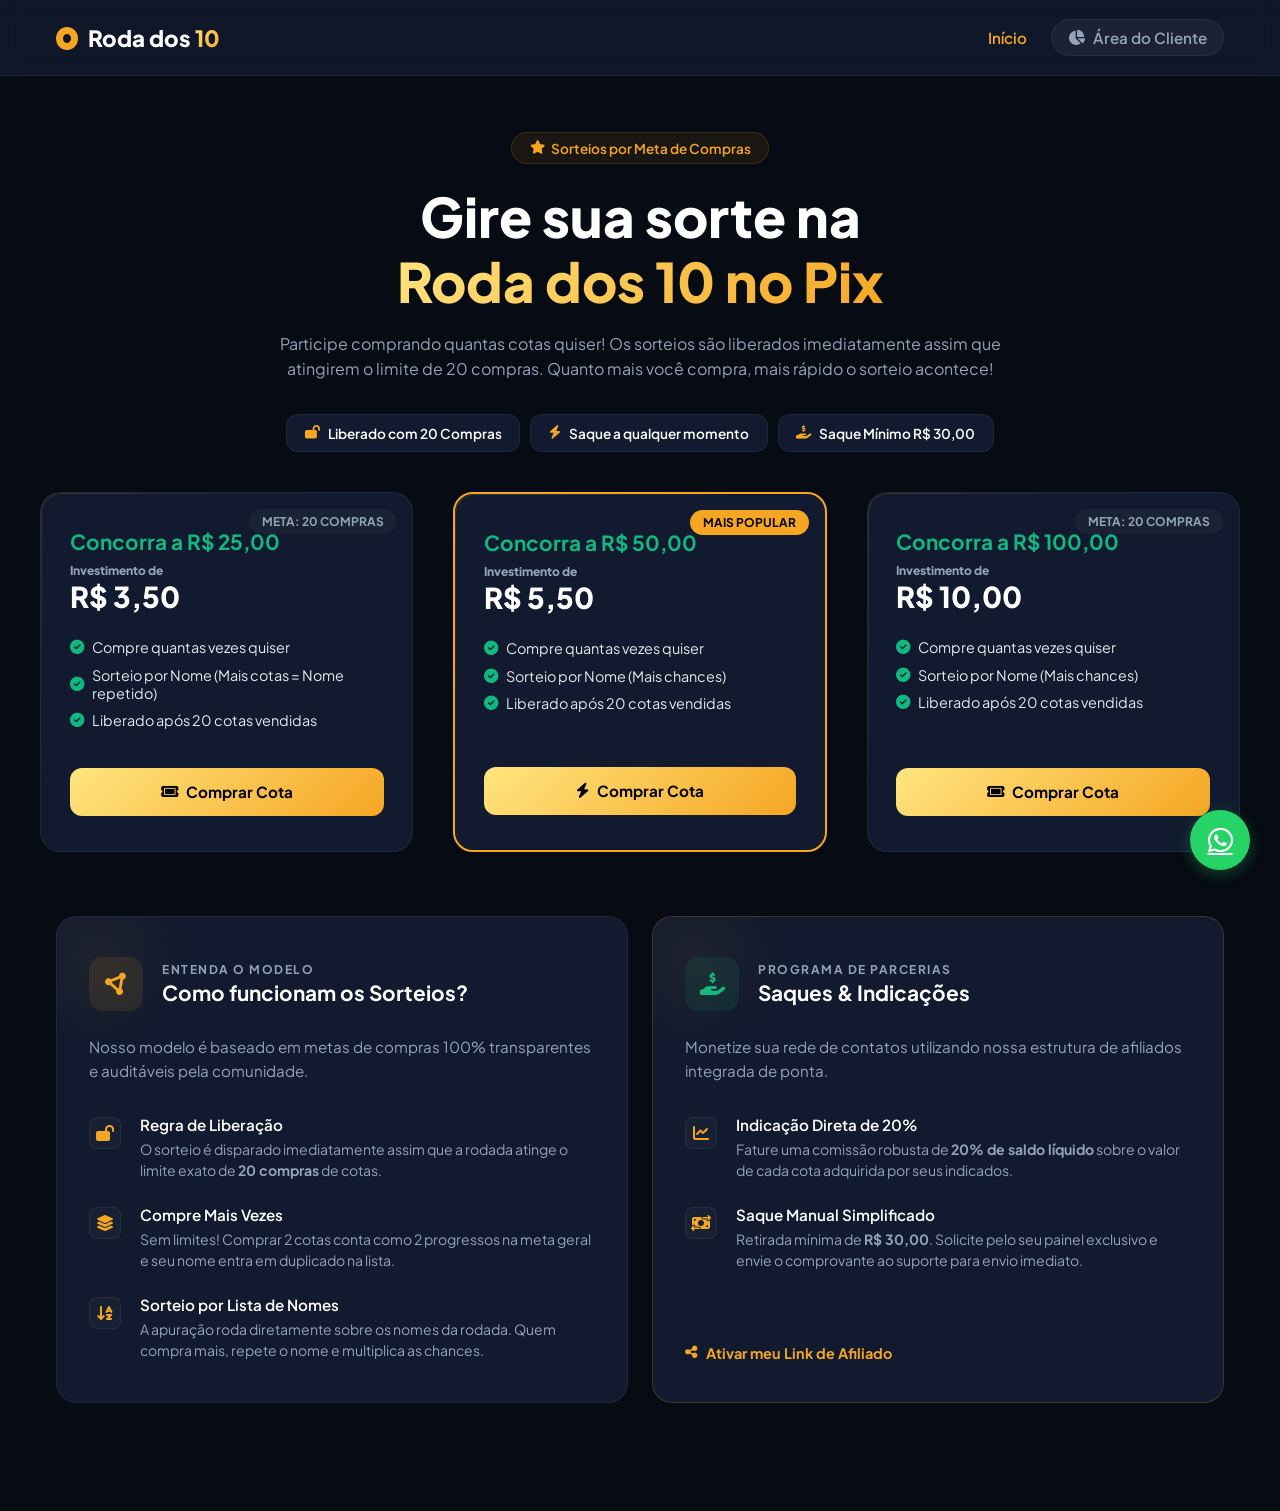
==== commit 561e5086: "Update index.html" ====
--- a/index.html
+++ b/index.html
@@ -39,12 +39,14 @@
             overflow-x: hidden;
             padding-bottom: 60px;
             -webkit-font-smoothing: antialiased;
+            -moz-osx-font-smoothing: grayscale;
+            text-rendering: optimizeLegibility;
         }
 
         /* ==========================================================================
-           HEADER / NAVBAR
+           HEADER / NAVBAR (UNIFICADA E PREMIUM)
            ========================================================================== */
-        header {
+        header, .navbar {
             background: rgba(17, 26, 46, 0.85);
             backdrop-filter: blur(12px);
             -webkit-backdrop-filter: blur(12px);
@@ -85,6 +87,7 @@
             display: flex;
             align-items: center;
             gap: 1.5rem;
+            list-style: none;
         }
 
         .nav-menu a {
@@ -93,10 +96,24 @@
             font-weight: 600;
             font-size: 0.95rem;
             transition: var(--transition-smooth);
+            display: flex;
+            align-items: center;
+            gap: 8px;
         }
 
         .nav-menu a:hover, .nav-menu a.active {
+            color: var(--text-white);
+        }
+
+        .nav-menu a.active {
             color: #F5A623;
+        }
+
+        .logout-link {
+            color: #EF4444 !important;
+        }
+        .logout-link:hover {
+            opacity: 0.8;
         }
 
         .btn-dashboard-nav {
@@ -104,13 +121,90 @@
             padding: 0.5rem 1rem;
             border-radius: 50px;
             border: 1px solid var(--border-soft);
-            display: flex;
-            align-items: center;
-            gap: 8px;
         }
 
         /* ==========================================================================
-           HERO CONTAINER & VISUAL DEMOSTRATIVO
+           ESTRUTURA DE LAYOUT PARA O NOVO PAINEL (DASHBOARD, AFILIADOS, PERFIL)
+           ========================================================================== */
+        .main-layout {
+            max-width: 1200px;
+            margin: 2.5rem auto;
+            padding: 0 1rem;
+        }
+
+        .page-header {
+            margin-bottom: 2.5rem;
+        }
+
+        .page-header h1 {
+            font-size: 2rem;
+            font-weight: 800;
+            margin-bottom: 0.4rem;
+        }
+
+        .page-header p {
+            color: var(--text-muted);
+            font-size: 0.95rem;
+        }
+
+        /* GRID DOS NOVOS CARDS DO ECOSSISTEMA */
+        .dashboard-grid {
+            display: grid;
+            grid-template-columns: repeat(auto-fit, minmax(320px, 1fr));
+            gap: 1.5rem;
+            margin-bottom: 2rem;
+        }
+
+        .premium-card {
+            background: var(--bg-dark-card);
+            border: 1px solid var(--border-soft);
+            border-radius: var(--radius-premium);
+            padding: 2.2rem 2rem;
+            position: relative;
+            overflow: hidden;
+            transition: var(--transition-smooth);
+        }
+
+        .premium-card:hover {
+            border-color: rgba(245, 166, 35, 0.2);
+            box-shadow: 0 15px 30px rgba(0, 0, 0, 0.3);
+        }
+
+        .premium-card h3 {
+            font-size: 1.1rem;
+            font-weight: 700;
+            color: var(--text-muted);
+            margin-bottom: 0.5rem;
+            display: flex;
+            align-items: center;
+            gap: 10px;
+        }
+
+        .premium-card h2 {
+            font-size: 2.4rem;
+            font-weight: 800;
+            color: var(--text-white);
+            margin-bottom: 0.5rem;
+        }
+
+        .card-icon {
+            font-size: 1.8rem;
+            color: #F5A623;
+            margin-bottom: 1rem;
+        }
+
+        .card-detail {
+            font-size: 0.8rem;
+            color: var(--neon-green);
+            font-weight: 600;
+        }
+
+        .text-center {
+            text-align: center;
+        }
+
+        /* ==========================================================================
+           HERO SECTION & LANDING PAGE ELEMENTS
            ========================================================================== */
         .hero-container {
             max-width: 800px;
@@ -153,39 +247,6 @@
             margin-bottom: 2rem;
         }
 
-        /* BARRA DE PROGRESSO SIMULADA NA HOME (DEMO) */
-        .demo-progress-card {
-            background: var(--bg-dark-card);
-            border: 1px solid var(--border-soft);
-            border-radius: var(--radius-premium);
-            padding: 1.5rem;
-            margin-bottom: 2.5rem;
-            text-align: left;
-        }
-
-        .demo-progress-header {
-            display: flex;
-            justify-content: space-between;
-            margin-bottom: 0.6rem;
-            font-size: 0.9rem;
-            font-weight: 700;
-        }
-
-        .progress-bar-bg {
-            background: rgba(255,255,255,0.05);
-            height: 12px;
-            border-radius: 50px;
-            overflow: hidden;
-        }
-
-        .progress-bar-fill {
-            background: var(--primary-gold);
-            height: 100%;
-            width: 45%; /* Valor estático demonstrativo para a Landing Page */
-            border-radius: 50px;
-            transition: var(--transition-smooth);
-        }
-
         .features-badges {
             display: flex;
             justify-content: center;
@@ -209,9 +270,7 @@
             color: #F5A623;
         }
 
-        /* ==========================================================================
-           GRID DE SORTEIOS
-           ========================================================================== */
+        /* CARDS DE SORTEIO GRID */
         .grid-sorteios {
             max-width: 1200px;
             margin: 0 auto 4rem auto;
@@ -299,6 +358,7 @@
             color: var(--neon-green);
         }
 
+        /* BOTÕES GERAIS */
         .btn-primary {
             width: 100%;
             background: var(--primary-gold);
@@ -314,6 +374,8 @@
             align-items: center;
             gap: 8px;
             transition: var(--transition-smooth);
+            position: relative;
+            overflow: hidden;
         }
 
         .btn-primary:hover {
@@ -328,9 +390,12 @@
             max-width: 1200px;
             margin: 0 auto 3rem auto;
             padding: 0 1rem;
+            display: flex;
+            justify-content: center;
         }
 
         .rules-container {
+            width: 100%;
             display: grid;
             grid-template-columns: repeat(2, 1fr);
             gap: 1.5rem;
@@ -351,6 +416,25 @@
         .rule-card:hover {
             transform: translateY(-4px);
             border-color: rgba(245, 166, 35, 0.3);
+            box-shadow: 0 20px 40px rgba(0, 0, 0, 0.4);
+        }
+
+        .rule-card.featured-border {
+            border-color: rgba(245, 166, 35, 0.2);
+        }
+
+        .rule-card.featured-border:hover {
+            border-color: #F5A623;
+        }
+
+        .card-glow-effect {
+            position: absolute;
+            top: -50px;
+            left: -50px;
+            width: 180px;
+            height: 180px;
+            background: radial-gradient(circle, rgba(245,166,35,0.06) 0%, rgba(0,0,0,0) 70%);
+            pointer-events: none;
         }
 
         .rule-card-header {
@@ -368,21 +452,32 @@
             align-items: center;
             justify-content: center;
             font-size: 1.4rem;
-        }
-
-        .circle-gold { background: rgba(245, 166, 35, 0.1); color: #F5A623; }
-        .circle-green { background: rgba(16, 185, 129, 0.1); color: var(--neon-green); }
+            flex-shrink: 0;
+        }
+
+        .circle-gold {
+            background: rgba(245, 166, 35, 0.1);
+            color: #F5A623;
+        }
+
+        .circle-green {
+            background: rgba(16, 185, 129, 0.1);
+            color: var(--neon-green);
+        }
 
         .header-titles span {
             display: block;
             font-size: 0.75rem;
             text-transform: uppercase;
+            letter-spacing: 1.5px;
             color: var(--text-muted);
             font-weight: 700;
+            margin-bottom: 2px;
         }
 
         .header-titles h3 {
             font-size: 1.3rem;
+            color: var(--text-white);
             font-weight: 700;
         }
 
@@ -403,11 +498,13 @@
         .feature-item {
             display: flex;
             gap: 1.2rem;
+            align-items: flex-start;
         }
 
         .item-icon {
             font-size: 1rem;
             color: #F5A623;
+            margin-top: 2px;
             background: rgba(255,255,255,0.03);
             width: 32px;
             height: 32px;
@@ -421,6 +518,7 @@
 
         .item-text h4 {
             font-size: 0.95rem;
+            color: var(--text-white);
             font-weight: 600;
             margin-bottom: 0.3rem;
         }
@@ -431,14 +529,117 @@
             line-height: 1.5;
         }
 
-        .card-action-footer { margin-top: 2rem; }
-        .btn-secondary-action { color: #F5A623; text-decoration: none; font-weight: 700; font-size: 0.9rem; }
-
-        /* MODAL E UTILS DE INTERFACE DEMO */
+        .card-action-footer {
+            margin-top: 1.5rem;
+        }
+
+        .btn-secondary-action {
+            display: inline-flex;
+            align-items: center;
+            gap: 8px;
+            color: #F5A623;
+            text-decoration: none;
+            font-weight: 700;
+            font-size: 0.9rem;
+            transition: var(--transition-smooth);
+        }
+
+        .btn-secondary-action:hover {
+            opacity: 0.8;
+        }
+
+        /* FORMULÁRIOS E INPUTS */
+        .input-block { margin-bottom: 1.2rem; text-align: left; }
+        .input-block label { display: block; font-size: 0.85rem; color: var(--text-muted); margin-bottom: 0.4rem; font-weight: 500; }
+        
+        .input-block input {
+            width: 100%;
+            background: var(--bg-dark-input);
+            border: 1px solid var(--border-soft);
+            padding: 0.9rem;
+            border-radius: 10px;
+            color: #FFF;
+            outline: none;
+            transition: var(--transition-smooth);
+        }
+        
+        .input-block input:focus {
+            border-color: #F5A623;
+            background: #1e2a4a;
+            box-shadow: 0 0 0 4px rgba(245, 166, 35, 0.1);
+        }
+
+        /* CONTROLES DE QUANTIDADE DO MODAL */
+        .quantity-control {
+            display: flex;
+            align-items: center;
+            gap: 15px;
+            margin-top: 10px;
+        }
+
+        .qty-btn {
+            background: var(--bg-dark-input);
+            border: 1px solid var(--border-soft);
+            color: var(--text-white);
+            padding: 0.5rem 1rem;
+            border-radius: 8px;
+            cursor: pointer;
+            font-weight: 700;
+            transition: var(--transition-smooth);
+        }
+        
+        .qty-btn:hover {
+            background: rgba(255, 255, 255, 0.1);
+        }
+
+        #qty-display {
+            font-weight: 800;
+            font-size: 1.2rem;
+            min-width: 30px;
+            text-align: center;
+        }
+
+        .total-row {
+            margin: 20px 0;
+            padding: 1rem;
+            background: rgba(255, 255, 255, 0.03);
+            border-radius: 10px;
+            display: flex;
+            justify-content: space-between;
+            align-items: center;
+            font-weight: 700;
+            border: 1px solid var(--border-soft);
+        }
+
+        .btn-submit-order {
+            width: 100%;
+            background: var(--neon-green);
+            color: #000;
+            border: none;
+            padding: 1rem;
+            border-radius: 12px;
+            font-weight: 800;
+            cursor: pointer;
+            display: flex;
+            justify-content: center;
+            align-items: center;
+            gap: 8px;
+            transition: var(--transition-smooth);
+        }
+
+        .btn-submit-order:hover {
+            opacity: 0.9;
+            box-shadow: 0 0 15px rgba(16, 185, 129, 0.4);
+        }
+
+        /* ==========================================================================
+           FLOATING & MODAL & TOAST SYSTEM
+           ========================================================================== */
         .modal-backdrop {
             display: none;
             position: fixed;
-            top: 0; left: 0; width: 100%; height: 100%;
+            top: 0; left: 0;
+            width: 100%; height: 100%;
             background: rgba(7, 11, 19, 0.85);
             backdrop-filter: blur(10px);
             -webkit-backdrop-filter: blur(10px);
@@ -448,61 +649,163 @@
             padding: 20px;
         }
 
-        .modal-backdrop.active { display: flex; }
+        .modal-backdrop.active {
+            display: flex;
+        }
 
         .modal-card {
-            width: 100%; max-width: 450px;
+            width: 100%;
+            max-width: 450px;
             background: #111A2E;
             border: 1px solid var(--border-soft);
             border-radius: var(--radius-premium);
             padding: 2.2rem 2rem;
             position: relative;
-        }
-
-        .modal-header h2 { font-size: 1.6rem; font-weight: 800; margin-bottom: 0.3rem; }
-        .modal-header p { color: var(--text-muted); font-size: 0.9rem; margin-bottom: 1.5rem; }
-        .modal-close-btn { position: absolute; top: 1.2rem; right: 1.2rem; background: none; border: none; color: var(--text-muted); font-size: 1.2rem; cursor: pointer; }
-
-        .input-block { margin-bottom: 1.2rem; }
-        .input-block label { display: block; font-size: 0.85rem; color: var(--text-muted); margin-bottom: 0.4rem; }
-        .input-block input { width: 100%; background: var(--bg-dark-input); border: 1px solid var(--border-soft); padding: 0.9rem; border-radius: 10px; color: #FFF; outline: none; }
-
-        .quantity-control { display: flex; align-items: center; gap: 15px; margin-top: 10px; }
-        .qty-btn { background: var(--bg-dark-input); border: 1px solid var(--border-soft); color: #FFF; padding: 0.5rem 1rem; border-radius: 8px; cursor: pointer; font-weight: 700; }
-        #qty-display { font-weight: 800; font-size: 1.2rem; }
-
-        .total-row { margin: 20px 0; padding: 1rem; background: rgba(255, 255, 255, 0.03); border-radius: 10px; display: flex; justify-content: space-between; font-weight: 700; }
-        .btn-submit-order { width: 100%; background: var(--neon-green); color: #000; border: none; padding: 1rem; border-radius: 12px; font-weight: 800; cursor: pointer; display: flex; justify-content: center; align-items: center; gap: 8px; }
-
+            box-shadow: 0 25px 50px -12px rgba(0, 0, 0, 0.5);
+            animation: modalSlideIn 0.3s cubic-bezier(0.4, 0, 0.2, 1);
+        }
+
+        @keyframes modalSlideIn {
+            from { opacity: 0; transform: translateY(20px); }
+            to { opacity: 1; transform: translateY(0); }
+        }
+
+        .modal-header h2 {
+            font-size: 1.6rem;
+            font-weight: 800;
+            margin-bottom: 0.3rem;
+        }
+
+        .modal-header p {
+            color: var(--text-muted);
+            font-size: 0.9rem;
+            margin-bottom: 1.5rem;
+        }
+
+        .modal-close-btn {
+            position: absolute;
+            top: 1.2rem; right: 1.2rem;
+            background: none; border: none;
+            color: var(--text-muted);
+            font-size: 1.2rem; cursor: pointer;
+            transition: var(--transition-smooth);
+        }
+        
+        .modal-close-btn:hover {
+            color: var(--text-white);
+        }
+
+        /* Toast Notification System */
         .toast-wrapper {
-            position: fixed; top: -100px; left: 50%; transform: translateX(-50%);
-            background: #111A2E; border-left: 4px solid var(--neon-green);
-            padding: 1rem 1.5rem; border-radius: 10px; display: flex; align-items: center; gap: 12px;
-            z-index: 99999; width: calc(100% - 2rem); max-width: 400px; opacity: 0;
+            position: fixed;
+            top: -100px;
+            left: 50%;
+            transform: translateX(-50%);
+            background: #111A2E;
+            border-left: 4px solid var(--neon-green);
+            padding: 1rem 1.5rem;
+            border-radius: 10px;
+            display: flex;
+            align-items: center;
+            gap: 12px;
+            z-index: 99999;
+            width: calc(100% - 2rem);
+            max-width: 400px;
+            opacity: 0;
             transition: transform 0.4s cubic-bezier(0.175, 0.885, 0.32, 1.275), opacity 0.3s;
+            box-shadow: 0 10px 30px rgba(0,0,0,0.5);
             border: 1px solid var(--border-soft);
         }
-        .toast-wrapper.active { top: 20px; opacity: 1; transform: translateX(-50%) translateY(0); }
-
+
+        .toast-wrapper.active { 
+            top: 20px; 
+            opacity: 1; 
+            transform: translateX(-50%) translateY(0); 
+        }
+
+        .toast-wrapper span {
+            font-size: 0.9rem;
+            font-weight: 600;
+            color: var(--text-white);
+        }
+
+        /* Botão Flutuante WhatsApp */
         .float-suporte {
-            position: fixed; bottom: 30px; right: 30px; background: #25D366; color: #fff;
-            width: 60px; height: 60px; border-radius: 50%; display: flex; align-items: center; justify-content: center; font-size: 1.8rem; z-index: 1000;
+            position: fixed;
+            bottom: 30px;
+            right: 30px;
+            background: #25D366;
+            color: #fff;
+            width: 60px;
+            height: 60px;
+            border-radius: 50%;
+            display: flex;
+            align-items: center;
+            justify-content: center;
+            font-size: 1.8rem;
+            box-shadow: 0 4px 15px rgba(37, 211, 102, 0.3);
+            transition: var(--transition-smooth);
+            z-index: 1000;
+        }
+
+        .float-suporte:hover {
+            transform: scale(1.1) rotate(10deg);
+            box-shadow: 0 8px 25px rgba(37, 211, 102, 0.5);
+        }
+
+        /* Bordas brilhantes nos cards */
+        .premium-card::before, .sorteio-card::before {
+            content: "";
+            position: absolute;
+            top: 0; left: 0; right: 0; bottom: 0;
+            border-radius: var(--radius-premium);
+            padding: 1px;
+            background: linear-gradient(135deg, rgba(245, 166, 35, 0.2), transparent 40%);
+            -webkit-mask: linear-gradient(#fff 0 0) content-box, linear-gradient(#fff 0 0);
+            mask: linear-gradient(#fff 0 0) content-box, linear-gradient(#fff 0 0);
+            -webkit-mask-composite: xor;
+            mask-composite: exclude;
+            pointer-events: none;
         }
 
         /* ==========================================================================
-           RESPONSIVIDADE COMPLETA
+           RESPONSIVIDADE COMPLETA (MEDIA QUERIES)
            ========================================================================== */
         @media (max-width: 992px) {
-            .rules-container { grid-template-columns: 1fr; }
+            .rules-container {
+                grid-template-columns: 1fr;
+            }
         }
 
         @media (max-width: 768px) {
-            .nav-container { flex-direction: column; gap: 1rem; text-align: center; }
-            .hero-container h1 { font-size: 2rem; }
+            .nav-container {
+                flex-direction: column;
+                gap: 1rem;
+                padding: 1rem;
+            }
+            .nav-menu {
+                gap: 1rem;
+                flex-wrap: wrap;
+                justify-content: center;
+            }
+            .dashboard-grid {
+                grid-template-columns: 1fr;
+            }
+            .page-header {
+                text-align: center;
+            }
         }
 
         @media (min-width: 768px) {
             .hero-container h1 { font-size: 3.4rem; }
+            .grid-sorteios { padding: 0; }
+        }
+
+        @media (min-width: 1200px) {
+            .grid-sorteios {
+                grid-template-columns: repeat(3, 1fr);
+                gap: 2.5rem;
+            }
         }
     </style>
 </head>
@@ -515,44 +818,35 @@
             </div>
             <nav class="nav-menu">
                 <a href="index.html" class="active">Início</a>
-                <a href="dashboard.html" class="btn-dashboard-nav"><i class="fa-solid fa-chart-pie"></i> Ir para o Painel</a>
+                <a href="login.html" class="btn-dashboard-nav"><i class="fa-solid fa-chart-pie"></i> Área do Cliente</a>
             </nav>
         </div>
     </header>
 
     <section class="hero-container">
-        <span class="hero-badge"><i class="fa-solid fa-star"></i> Demonstração da Página Inicial</span>
+        <span class="hero-badge"><i class="fa-solid fa-star"></i> Sorteios por Meta de Compras</span>
         <h1>Gire sua sorte na <br><span>Roda dos 10 no Pix</span></h1>
-        <p>Esta é a tela de apresentação do sistema. Para acompanhar seu saldo de comissões, gerenciar afiliados e solicitar saques reais, acesse o painel completo.</p>
+        <p>Participe comprando quantas cotas quiser! Os sorteios são liberados imediatamente assim que atingirem o limite de 20 compras. Quanto mais você compra, mais rápido o sorteio acontece!</p>
          
-        <div class="demo-progress-card">
-            <div class="demo-progress-header">
-                <span>Progresso de Cotas da Rodada (Demonstração)</span>
-                <span>9 / 20 Compras</span>
-            </div>
-            <div class="progress-bar-bg">
-                <div class="progress-bar-fill"></div>
-            </div>
-        </div>
-
         <div class="features-badges">
-            <div class="f-badge"><i class="fa-solid fa-lock-open"></i> Sorteio com 20 Compras</div>
-            <div class="f-badge"><i class="fa-solid fa-bolt"></i> Painel Operacional na Dashboard</div>
-            <div class="f-badge"><i class="fa-solid fa-hand-holding-dollar"></i> Saque Mínimo R$ 25,00</div>
+            <div class="f-badge"><i class="fa-solid fa-lock-open"></i> Liberado com 20 Compras</div>
+            <div class="f-badge"><i class="fa-solid fa-bolt"></i> Saque a qualquer momento</div>
+            <div class="f-badge"><i class="fa-solid fa-hand-holding-dollar"></i> Saque Mínimo R$ 30,00</div>
         </div>
     </section>
 
     <main class="grid-sorteios">
         <div class="sorteio-card">
-            <div class="card-badge">Meta: 20</div>
+            <div class="card-badge">Meta: 20 Compras</div>
             <div class="card-title">Concorra a R$ 25,00</div>
             <div class="card-price"><span>Investimento de</span> R$ 3,50</div>
             <ul class="card-benefits">
                 <li><i class="fa-solid fa-circle-check"></i> Compre quantas vezes quiser</li>
-                <li><i class="fa-solid fa-circle-check"></i> Envio direto para o Suporte</li>
+                <li><i class="fa-solid fa-circle-check"></i> Sorteio por Nome (Mais cotas = Nome repetido)</li>
+                <li><i class="fa-solid fa-circle-check"></i> Liberado após 20 cotas vendidas</li>
             </ul>
-            <button class="btn-primary" onclick="openDemoModal('Cota Bronze', '3,50')">
-                <i class="fa-solid fa-ticket"></i> Testar Compra
+            <button class="btn-primary" onclick="openPurchaseModal('Cota Bronze', '3,50', '25,00')">
+                <i class="fa-solid fa-ticket"></i> Comprar Cota
             </button>
         </div>
 
@@ -561,159 +855,331 @@
             <div class="card-title">Concorra a R$ 50,00</div>
             <div class="card-price"><span>Investimento de</span> R$ 5,50</div>
             <ul class="card-benefits">
-                <li><i class="fa-solid fa-circle-check"></i> Multiplique chances por nome</li>
-                <li><i class="fa-solid fa-circle-check"></i> Operação 100% Manual</li>
+                <li><i class="fa-solid fa-circle-check"></i> Compre quantas vezes quiser</li>
+                <li><i class="fa-solid fa-circle-check"></i> Sorteio por Nome (Mais chances)</li>
+                <li><i class="fa-solid fa-circle-check"></i> Liberado após 20 cotas vendidas</li>
             </ul>
-            <button class="btn-primary" onclick="openDemoModal('Cota Prata', '5,50')">
-                <i class="fa-solid fa-bolt"></i> Testar Compra
+            <button class="btn-primary" onclick="openPurchaseModal('Cota Prata', '5,50', '50,00')">
+                <i class="fa-solid fa-bolt"></i> Comprar Cota
             </button>
         </div>
 
         <div class="sorteio-card">
-            <div class="card-badge">Meta: 20</div>
+            <div class="card-badge">Meta: 20 Compras</div>
             <div class="card-title">Concorra a R$ 100,00</div>
             <div class="card-price"><span>Investimento de</span> R$ 10,00</div>
             <ul class="card-benefits">
-                <li><i class="fa-solid fa-circle-check"></i> Máximo retorno no Pix</li>
-                <li><i class="fa-solid fa-circle-check"></i> Validação via WhatsApp</li>
+                <li><i class="fa-solid fa-circle-check"></i> Compre quantas vezes quiser</li>
+                <li><i class="fa-solid fa-circle-check"></i> Sorteio por Nome (Mais chances)</li>
+                <li><i class="fa-solid fa-circle-check"></i> Liberado após 20 cotas vendidas</li>
             </ul>
-            <button class="btn-primary" onclick="openDemoModal('Cota Ouro', '10,00')">
-                <i class="fa-solid fa-ticket"></i> Testar Compra
+            <button class="btn-primary" onclick="openPurchaseModal('Cota Ouro', '10,00', '100,00')">
+                <i class="fa-solid fa-ticket"></i> Comprar Cota
             </button>
         </div>
     </main>
 
     <section class="rules-section">
         <div class="rules-container">
+            
             <div class="rule-card">
+                <div class="card-glow-effect"></div>
                 <div class="rule-card-header">
-                    <div class="icon-wrapper circle-gold"><i class="fa-solid fa-circle-nodes"></i></div>
+                    <div class="icon-wrapper circle-gold">
+                        <i class="fa-solid fa-circle-nodes"></i>
+                    </div>
                     <div class="header-titles">
-                        <span>Vitrine</span>
-                        <h3>Como Funciona?</h3>
+                        <span>Entenda o Modelo</span>
+                        <h3>Como funcionam os Sorteios?</h3>
                     </div>
                 </div>
-                <p class="rule-intro">Os planos acima simulam a geração de pedidos de cota. Para ver as atualizações em tempo real das suas métricas, use o painel administrativo.</p>
-            </div>
-
-            <div class="rule-card">
-                <div class="rule-card-header">
-                    <div class="icon-wrapper circle-green"><i class="fa-solid fa-hand-holding-dollar"></i></div>
-                    <div class="header-titles">
-                        <span>Afiliados</span>
-                        <h3>Saques e Comissões</h3>
+                
+                <p class="rule-intro">Nosso modelo é baseado em metas de compras 100% transparentes e auditáveis pela comunidade.</p>
+                
+                <div class="features-list">
+                    <div class="feature-item">
+                        <div class="item-icon"><i class="fa-solid fa-lock-open"></i></div>
+                        <div class="item-text">
+                            <h4>Regra de Liberação</h4>
+                            <p>O sorteio é disparado imediatamente assim que a rodada atinge o limite exato de <strong>20 compras</strong> de cotas.</p>
+                        </div>
+                    </div>
+                    
+                    <div class="feature-item">
+                        <div class="item-icon"><i class="fa-solid fa-layer-group"></i></div>
+                        <div class="item-text">
+                            <h4>Compre Mais Vezes</h4>
+                            <p>Sem limites! Comprar 2 cotas conta como 2 progressos na meta geral e seu nome entra em duplicado na lista.</p>
+                        </div>
+                    </div>
+                    
+                    <div class="feature-item">
+                        <div class="item-icon"><i class="fa-solid fa-arrow-down-a-z"></i></div>
+                        <div class="item-text">
+                            <h4>Sorteio por Lista de Nomes</h4>
+                            <p>A apuração roda diretamente sobre os nomes da rodada. Quem compra mais, repete o nome e multiplica as chances.</p>
+                        </div>
                     </div>
                 </div>
-                <p class="rule-intro">Indique amigos e ganhe comissões direto na sua carteira interna. O controle e histórico financeiro ficam salvos com segurança na sua Dashboard.</p>
+            </div>
+
+            <div class="rule-card featured-border">
+                <div class="card-glow-effect accent-glow"></div>
+                <div class="rule-card-header">
+                    <div class="icon-wrapper circle-green">
+                        <i class="fa-solid fa-hand-holding-dollar"></i>
+                    </div>
+                    <div class="header-titles">
+                        <span>Programa de Parcerias</span>
+                        <h3>Saques & Indicações</h3>
+                    </div>
+                </div>
+                
+                <p class="rule-intro">Monetize sua rede de contatos utilizando nossa estrutura de afiliados integrada de ponta.</p>
+                
+                <div class="features-list">
+                    <div class="feature-item">
+                        <div class="item-icon comissao-icon"><i class="fa-solid fa-chart-line"></i></div>
+                        <div class="item-text">
+                            <h4>Indicação Direta de 20%</h4>
+                            <p>Fature uma comissão robusta de <strong>20% de saldo líquido</strong> sobre o valor de cada cota adquirida por seus indicados.</p>
+                        </div>
+                    </div>
+                    
+                    <div class="feature-item">
+                        <div class="item-icon"><i class="fa-solid fa-money-bill-transfer"></i></div>
+                        <div class="item-text">
+                            <h4>Saque Manual Simplificado</h4>
+                            <p>Retirada mínima de <strong>R$ 30,00</strong>. Solicite pelo seu painel exclusivo e envie o comprovante ao suporte para envio imediato.</p>
+                        </div>
+                    </div>
+                </div>
+
                 <div class="card-action-footer">
-                    <a href="dashboard.html" class="btn-secondary-action">Acessar Minha Dashboard <i class="fa-solid fa-arrow-right"></i></a>
+                    <a href="login.html" class="btn-secondary-action">
+                        <i class="fa-solid fa-share-nodes"></i> Ativar meu Link de Afiliado
+                    </a>
                 </div>
             </div>
+
         </div>
     </section>
 
     <a href="https://wa.me/639759981028" target="_blank" class="float-suporte"><i class="fa-brands fa-whatsapp"></i></a>
 
-    <div class="modal-backdrop" id="demoModal">
+    <div class="modal-backdrop" id="purchaseModal">
         <div class="modal-card">
-            <button class="modal-close-btn" onclick="closeDemoModal()"><i class="fa-solid fa-xmark"></i></button>
+            <button class="modal-close-btn" onclick="closePurchaseModal()"><i class="fa-solid fa-xmark"></i></button>
             <div class="modal-header">
-                <h2 id="demoTitle">Adquirir Cota</h2>
-                <p id="demoDesc">Modo de demonstração da interface inicial.</p>
+                <h2 id="modalPlanTitle">Adquirir Cota</h2>
+                <p id="modalPlanDesc">Carregando detalhes do plano...</p>
             </div>
             <div class="modal-body">
                 <div class="input-block">
-                    <label>Seu Nome Completo</label>
-                    <input type="text" id="demo-name" placeholder="Ex: José Lucas">
+                    <label for="client-name">Seu Nome Completo (Usado no Sorteio)</label>
+                    <input type="text" id="client-name" placeholder="Ex: José Lucas">
                 </div>
                 <div class="input-block">
-                    <label>Quantidade de Cotas</label>
+                    <label>Quantidade de Cotas (Acelera a meta de liberação)</label>
                     <div class="quantity-control">
-                        <button class="qty-btn" onclick="changeDemoQty(-1)">-</button>
-                        <span id="demo-qty">1</span>
-                        <button class="qty-btn" onclick="changeDemoQty(1)">+</button>
+                        <button class="qty-btn" onclick="changeQuantity(-1)">-</button>
+                        <span id="qty-display">1</span>
+                        <button class="qty-btn" onclick="changeQuantity(1)">+</button>
                     </div>
                 </div>
                 <div class="total-row">
-                    <span>Total Estimado:</span>
-                    <span id="demo-total">R$ 0,00</span>
+                    <span>Total a Pagar:</span>
+                    <span id="total-display">R$ 0,00</span>
                 </div>
-                <button class="btn-submit-order" onclick="triggerDemoPurchase()"><i class="fa-solid fa-paper-plane"></i> Simular Envio no WhatsApp</button>
+                <button class="btn-submit-order" onclick="confirmPurchase()"><i class="fa-solid fa-paper-plane"></i> Enviar Pedido via WhatsApp</button>
             </div>
         </div>
     </div>
 
-    <div class="toast-wrapper" id="demoToast">
+    <div class="toast-wrapper" id="toastNotification">
         <i class="fa-solid fa-circle-check" id="toastIcon"></i>
         <span id="toastMsg">Sucesso!</span>
     </div>
 
     <script>
-        // Lógica simplificada da página inicial para demonstração
-        let demoPrice = 0;
-        let demoQty = 1;
-        let demoPlanName = "";
-
-        function openDemoModal(name, price) {
-            demoPlanName = name;
-            demoPrice = parseFloat(price.replace(",", "."));
-            demoQty = 1;
+        // ==========================================
+        // CONTROLE DE ESTADOS DO APP (RODA DOS 10)
+        // ==========================================
+        let pricePerUnit = 0;
+        let prizeValue = 0;
+        let currentTicketName = "";
+        let currentQuantity = 1;
+
+        // ==========================================
+        // SISTEMA DE MEMÓRIA LOCAL (LOCALSTORAGE)
+        // ==========================================
+        function getLocalData() {
+            let data = localStorage.getItem("roda_dos_10_data");
+            if (!data) {
+                data = { balance: 0.00, purchasedTicketsCount: 0, globalPoolCount: 6 };
+                localStorage.setItem("roda_dos_10_data", JSON.stringify(data));
+                return data;
+            }
+            let parsed = JSON.parse(data);
+            if (parsed.globalPoolCount === undefined) parsed.globalPoolCount = 6;
+            return parsed;
+        }
+
+        function saveLocalData(data) {
+            localStorage.setItem("roda_dos_10_data", JSON.stringify(data));
+            updateDashboardMetrics();
+        }
+
+        // ==========================================
+        // ATUALIZA INTERFACE DO DASHBOARD E PROGRESSO
+        // ==========================================
+        function updateDashboardMetrics() {
+            const balanceEl = document.getElementById("dash-balance");
+            const ticketsEl = document.getElementById("dash-tickets");
+            const progressFill = document.getElementById("meta-progress-fill");
+            const progressText = document.getElementById("meta-text-count");
             
-            document.getElementById("demoTitle").innerText = `Adquirir ${name} (Demo)`;
-            document.getElementById("demo-name").value = "";
+            const data = getLocalData();
+
+            if (balanceEl) balanceEl.innerText = `R$ ${data.balance.toFixed(2).replace(".", ",")}`;
+            if (ticketsEl) ticketsEl.innerText = data.purchasedTicketsCount;
+
+            let currentPool = data.globalPoolCount;
+            if (currentPool > 20) currentPool = 20;
             
-            recalcDemo();
-            document.getElementById("demoModal").classList.add("active");
-        }
-
-        function closeDemoModal() {
-            document.getElementById("demoModal").classList.remove("active");
-        }
-
-        function changeDemoQty(factor) {
-            demoQty += factor;
-            if (demoQty < 1) demoQty = 1;
-            recalcDemo();
-        }
-
-        function recalcDemo() {
-            document.getElementById("demo-qty").innerText = demoQty;
-            const finalPrice = demoPrice * demoQty;
-            document.getElementById("demo-total").innerText = `R$ ${finalPrice.toFixed(2).replace(".", ",")}`;
-            document.getElementById("demoDesc").innerHTML = `Demonstração de compra de <strong>${demoQty} cota(s)</strong> do plano <strong>${demoPlanName}</strong>.`;
-        }
-
-        function triggerDemoPurchase() {
-            const name = document.getElementById("demo-name").value.trim();
-            if(!name) {
-                fireDemoToast("Digite seu nome para validação de teste.", true);
+            const percentage = (currentPool / 20) * 100;
+            
+            if (progressFill) progressFill.style.width = `${percentage}%`;
+            if (progressText) progressText.innerText = `${currentPool} / 20 Compras`;
+        }
+
+        // ==========================================
+        // FUNÇÕES DO MODAL PREMIUM DE COMPRA
+        // ==========================================
+        function openPurchaseModal(name, price, prize) {
+            currentTicketName = name;
+            pricePerUnit = parseFloat(price.toString().replace(",", "."));
+            prizeValue = parseFloat(prize.toString().replace(",", "."));
+            currentQuantity = 1;
+
+            const nameEl = document.getElementById("modalPlanTitle");
+            const clientNameInput = document.getElementById("client-name");
+
+            if (nameEl) nameEl.innerText = `Adquirir ${name}`;
+            if (clientNameInput) clientNameInput.value = "";
+
+            recalculateTotal();
+            
+            const modal = document.getElementById("purchaseModal");
+            if (modal) modal.classList.add("active");
+        }
+
+        function closePurchaseModal() {
+            const modal = document.getElementById("purchaseModal");
+            if (modal) modal.classList.remove("active");
+        }
+
+        function changeQuantity(factor) {
+            currentQuantity += factor;
+            if (currentQuantity < 1) currentQuantity = 1;
+            recalculateTotal();
+        }
+
+        function recalculateTotal() {
+            const qtyDisplay = document.getElementById("qty-display");
+            const totalDisplay = document.getElementById("total-display");
+            const descEl = document.getElementById("modalPlanDesc");
+            
+            if (qtyDisplay) qtyDisplay.innerText = currentQuantity;
+            
+            const finalPrice = pricePerUnit * currentQuantity;
+            if (totalDisplay) totalDisplay.innerText = `R$ ${finalPrice.toFixed(2).replace(".", ",")}`;
+            
+            if (descEl) {
+                descEl.innerHTML = `Você está adquirindo <strong>${currentQuantity} cota(s)</strong> para o plano <strong>${currentTicketName}</strong>.<br>` + 
+                                   `Seu nome será inserido <strong>${currentQuantity} vezes</strong> no sorteio assim que a meta de 20 compras da rodada for atingida!`;
+            }
+        }
+
+        // ==========================================
+        // ENVIO DE PEDIDO VIA WHATSAPP (COMPRA)
+        // ==========================================
+        function confirmPurchase() {
+            const clientNameInput = document.getElementById("client-name");
+            const clientName = clientNameInput ? clientNameInput.value.trim() : "";
+
+            if (!clientName) {
+                fireToast("Por favor, preencha seu nome completo para o sorteio.", true);
                 return;
             }
+
+            const finalValueStr = (pricePerUnit * currentQuantity).toFixed(2).replace(".", ",");
             
-            fireDemoToast("Simulação concluída! Indo para o WhatsApp de suporte...");
+            const textMessage = 
+                `🎯 *RODA DOS 10 - NOVO PEDIDO DE COTAS* 🎯\n\n` +
+                `👤 *Nome do Participante:* ${clientName}\n` +
+                `🎫 *Plano Escolhido:* ${currentTicketName}\n` +
+                `🔢 *Quantidade Adquirida:* ${currentQuantity} Cota(s)\n` +
+                `📈 *Impacto na Rodada:* Conta como +${currentQuantity} compras na meta total!\n` +
+                `💰 *Valor Total do Pedido:* R$ ${finalValueStr}\n\n` +
+                `🍀 *Regra do Sorteio:* O nome desse usuário será repetido *${currentQuantity} vezes* nas urnas assim que o plano bater o limite de 20 compras! Aguardando liberação.`;
+
+            let data = getLocalData();
+            data.purchasedTicketsCount += currentQuantity;
+            data.globalPoolCount += currentQuantity;
+            saveLocalData(data);
+
+            fireToast("Cota gerada! Abrindo chat do suporte...");
+            
             setTimeout(() => {
-                const text = encodeURIComponent(`🎯 *RODA DOS 10 - NOVO PEDIDO DEMO*\n👤 Nome: ${name}\n🎫 Plano: ${demoPlanName}\n🔢 Qtd: ${demoQty}`);
-                window.open(`https://wa.me/639759981028?text=${text}`, '_blank');
-                closeDemoModal();
+                window.open(`https://wa.me/639759981028?text=${encodeURIComponent(textMessage)}`, '_blank');
+                closePurchaseModal();
             }, 1200);
         }
 
-        function fireDemoToast(msg, isError = false) {
-            const toast = document.getElementById("demoToast");
+        // ==========================================
+        // CONTROLE DO TOAST PREMIUM DESIGN
+        // ==========================================
+        function fireToast(message, isError = false) {
+            const toast = document.getElementById("toastNotification");
             const icon = document.getElementById("toastIcon");
             const msgEl = document.getElementById("toastMsg");
-            
-            msgEl.innerText = msg;
-            toast.style.borderLeftColor = isError ? "#EF4444" : "#10B981";
-            icon.className = isError ? "fa-solid fa-circle-xmark" : "fa-solid fa-circle-check";
-            icon.style.color = isError ? "#EF4444" : "#10B981";
-            
+
+            if (!toast || !msgEl) return;
+
+            msgEl.innerText = message;
+
+            if (isError) {
+                toast.style.borderLeftColor = "#EF4444";
+                if (icon) {
+                    icon.className = "fa-solid fa-circle-xmark";
+                    icon.style.color = "#EF4444";
+                }
+            } else {
+                toast.style.borderLeftColor = "var(--neon-green)";
+                if (icon) {
+                    icon.className = "fa-solid fa-circle-check";
+                    icon.style.color = "var(--neon-green)";
+                }
+            }
+
             toast.classList.add("active");
-            setTimeout(() => toast.classList.remove("active"), 3500);
-        }
-
-        window.addEventListener("click", (e) => {
-            if(e.target === document.getElementById("demoModal")) closeDemoModal();
+            setTimeout(() => {
+                toast.classList.remove("active");
+            }, 4000);
+        }
+
+        // Fecha o modal ao clicar na overlay escura
+        window.addEventListener("click", function(event) {
+            const backdrop = document.getElementById("purchaseModal");
+            if (backdrop && event.target === backdrop) {
+                closePurchaseModal();
+            }
+        });
+
+        // Inicialização na montagem da viewport
+        document.addEventListener("DOMContentLoaded", () => {
+            updateDashboardMetrics();
         });
     </script>
 </body>
